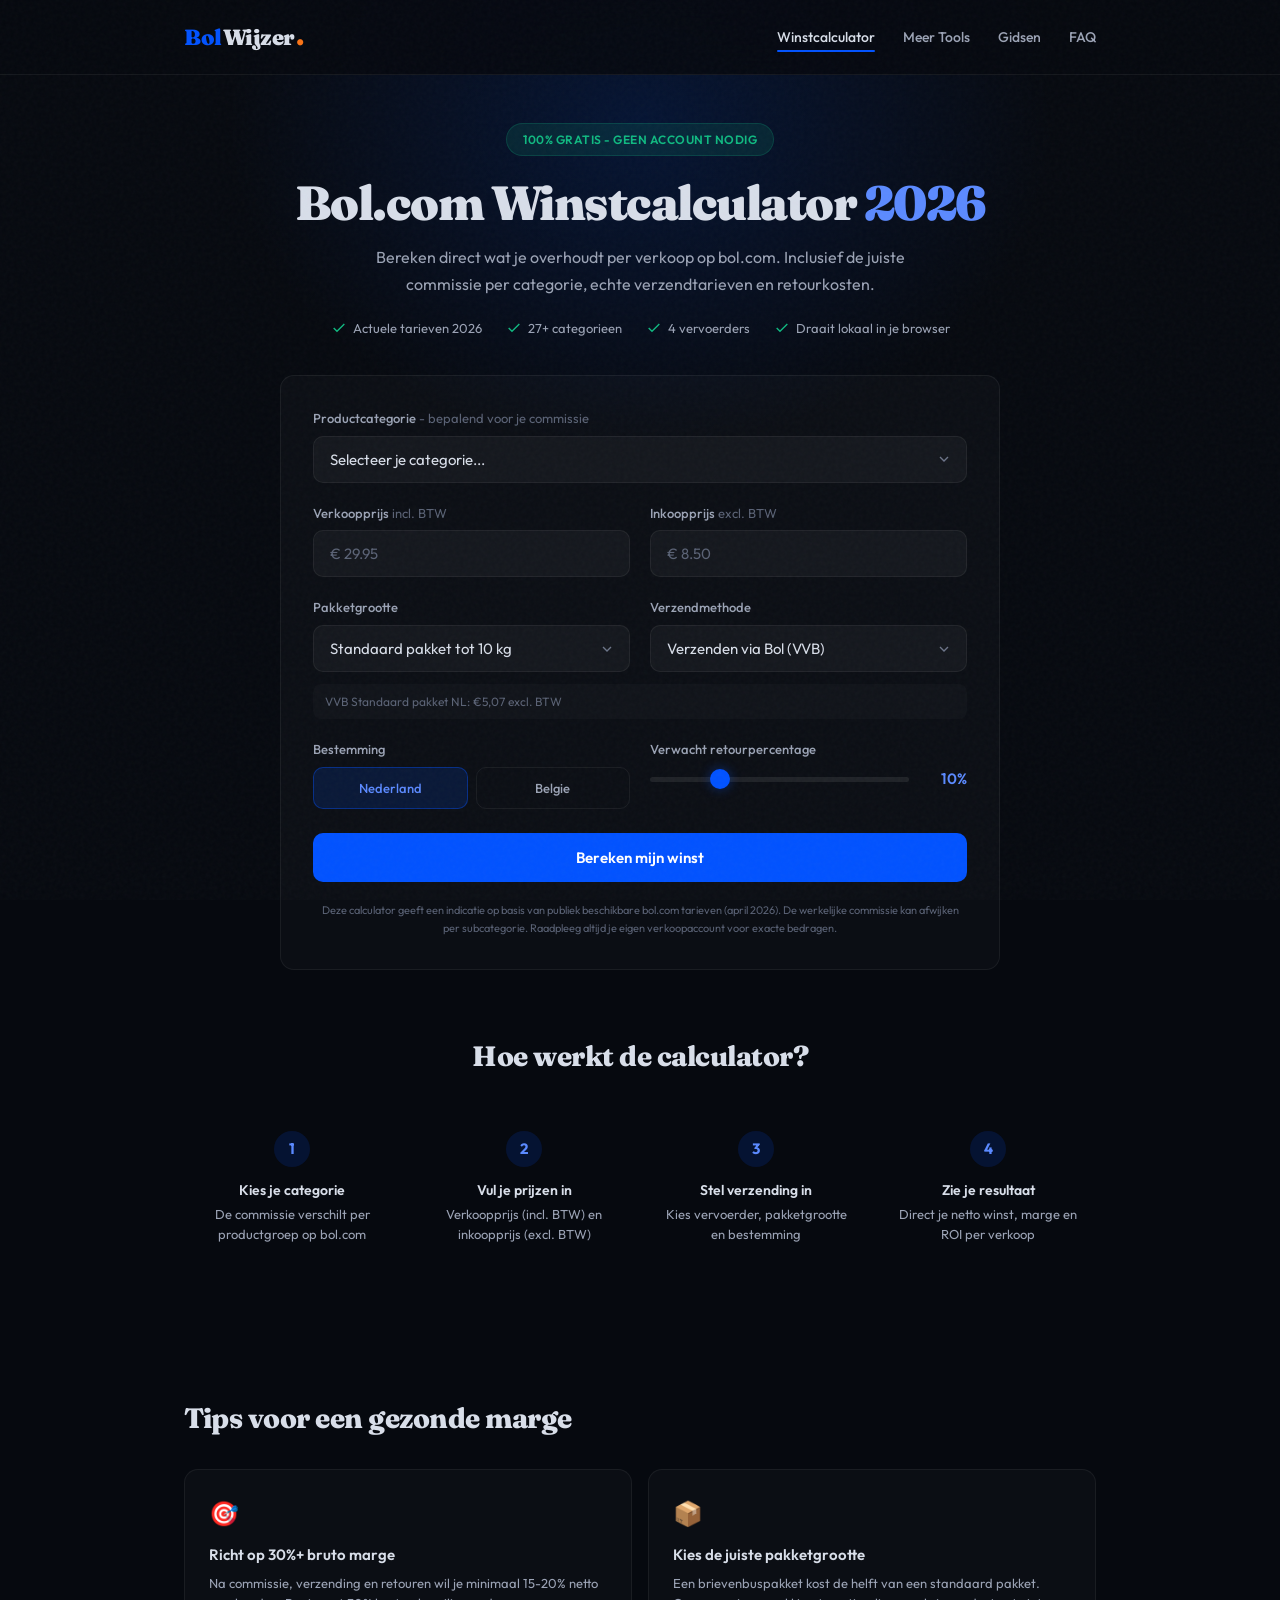
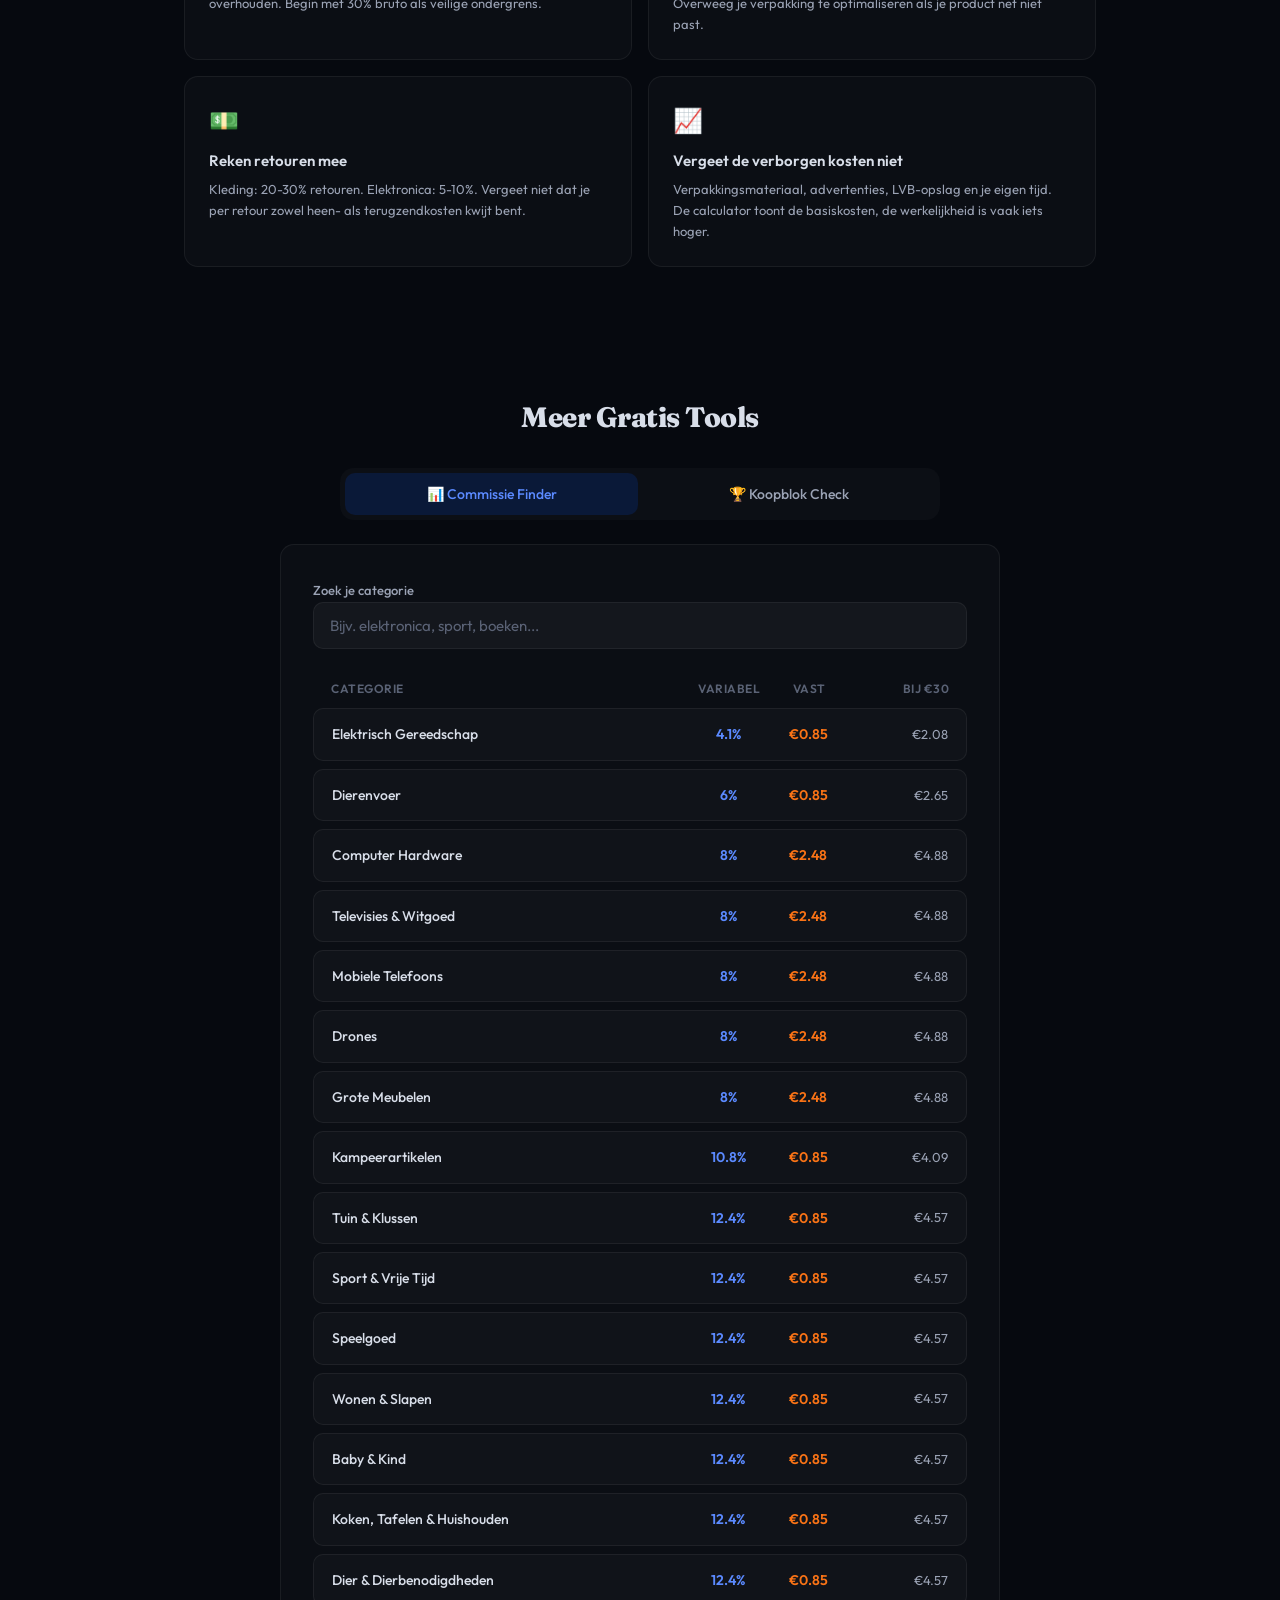
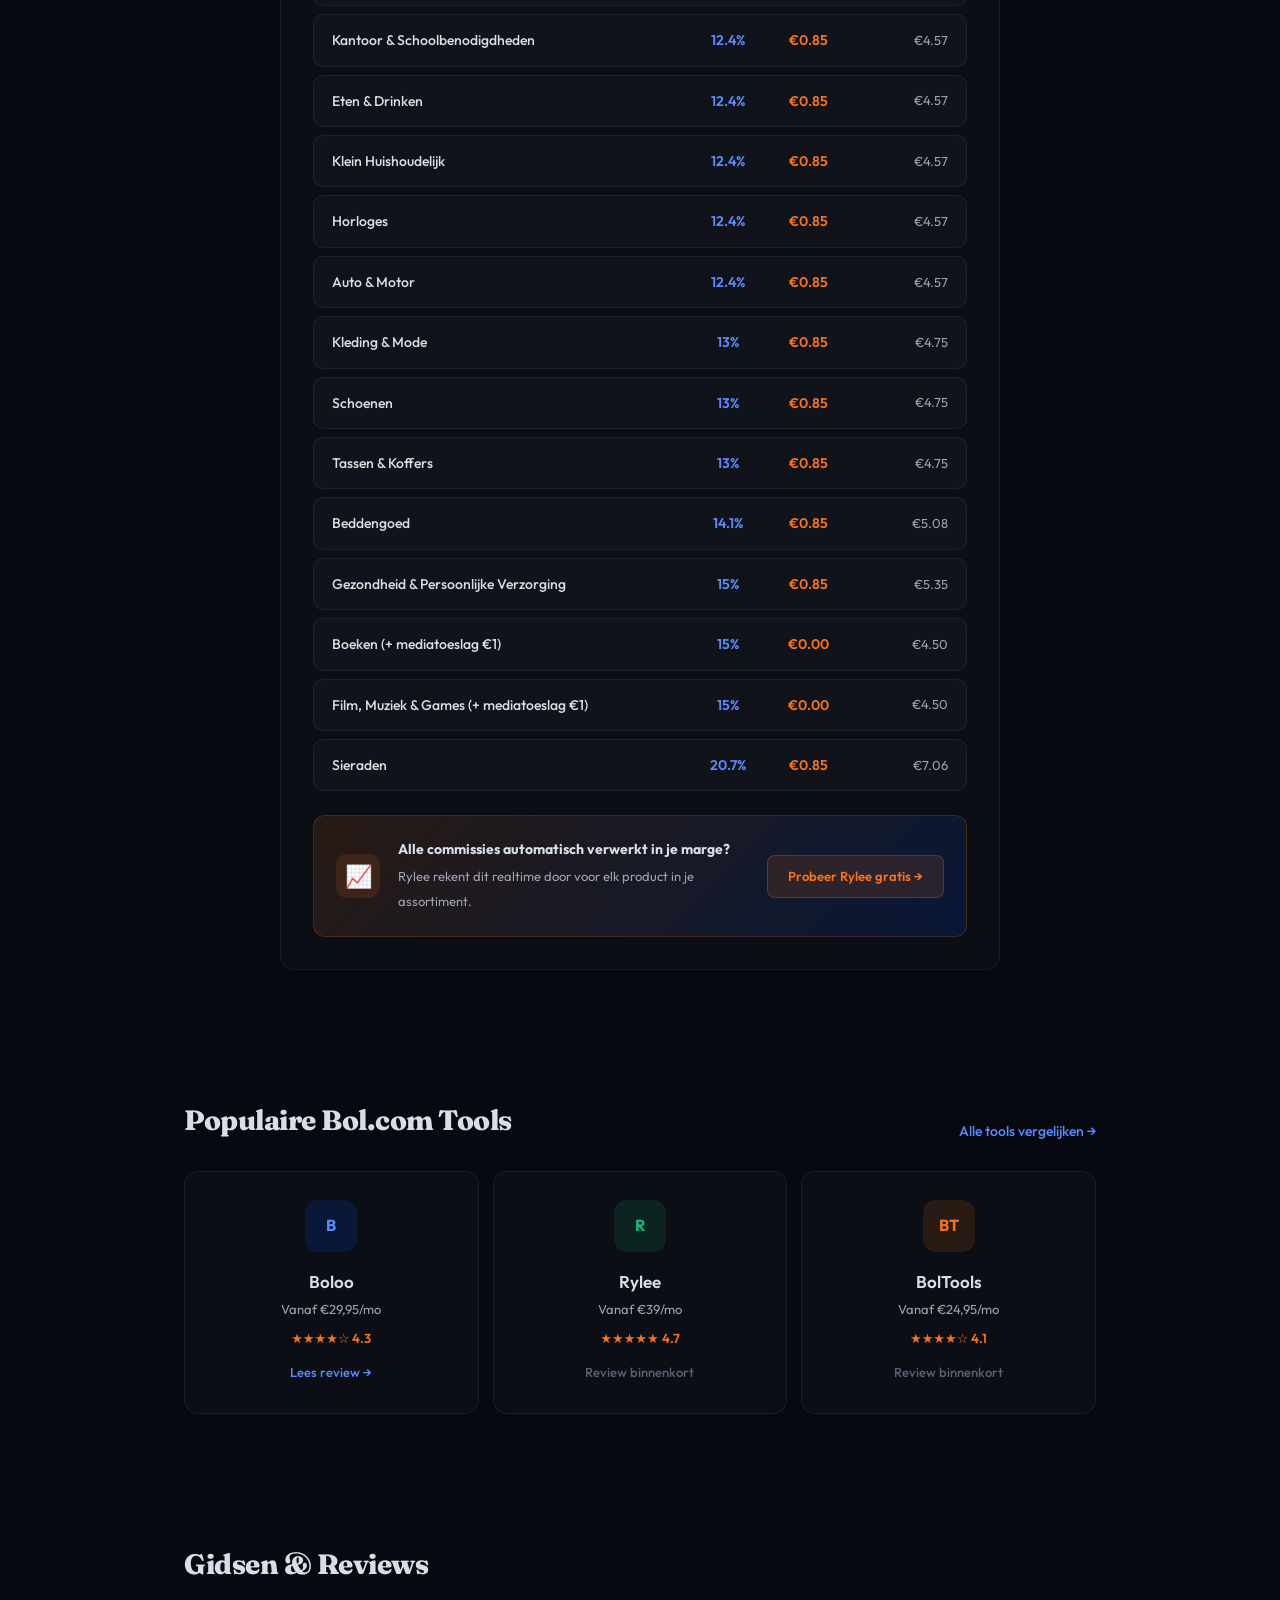
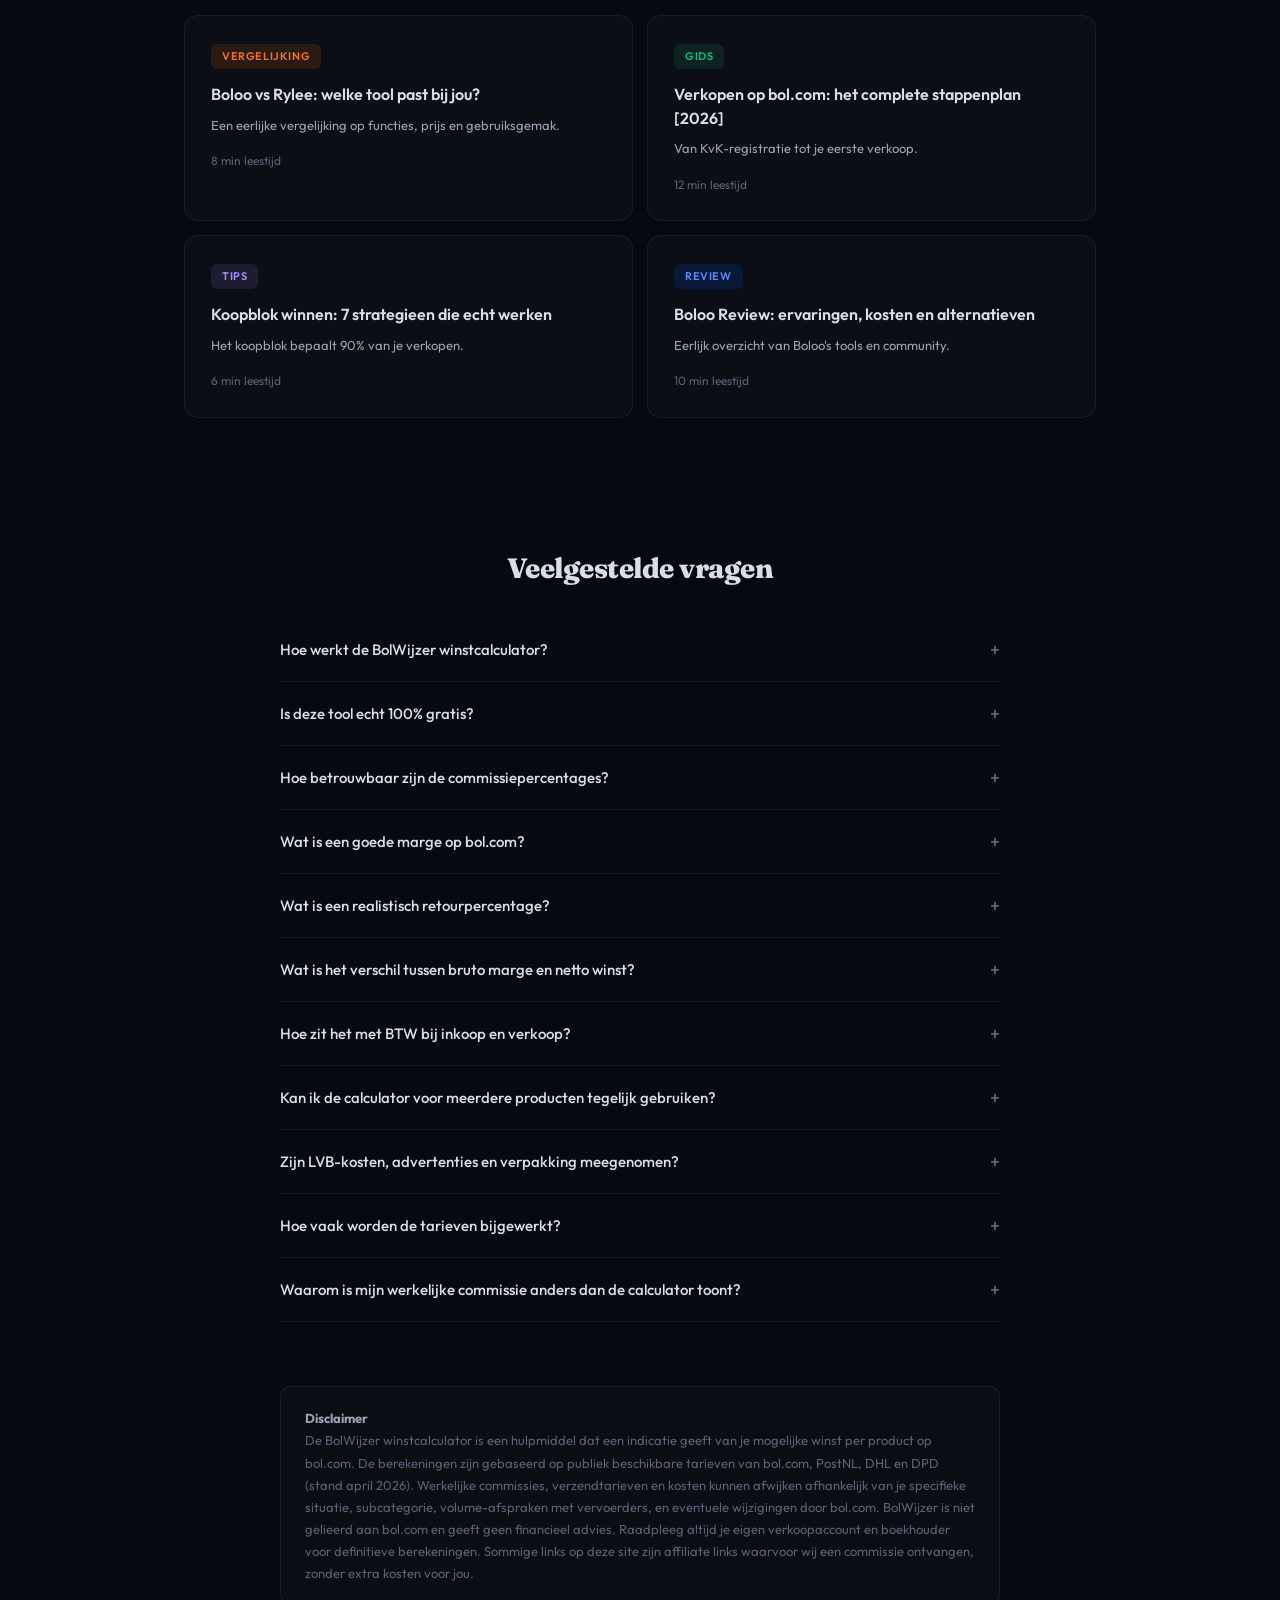
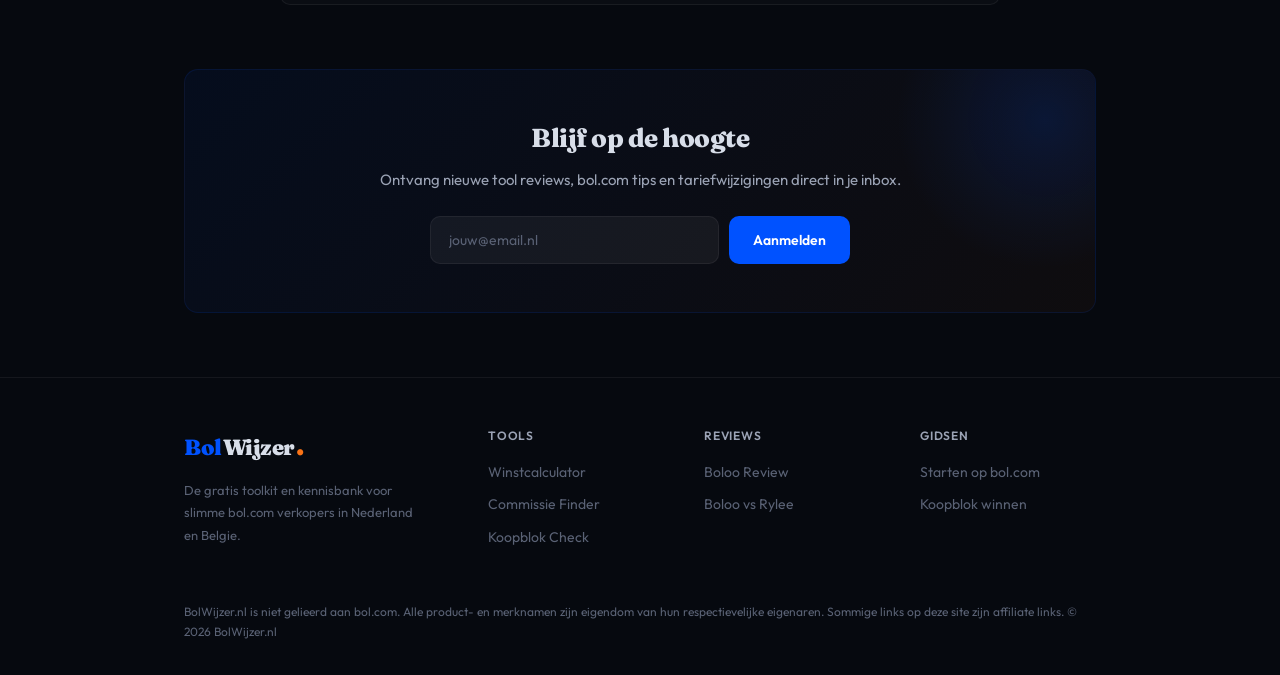
==== index.html @ fff8865a "Add files via upload" ====
<!DOCTYPE html>
<html lang="nl">
<head>
  <meta charset="UTF-8">
  <meta name="viewport" content="width=device-width, initial-scale=1.0">
  <title>Gratis Bol.com Winstcalculator 2026 - Bereken Je Marge | BolWijzer</title>
  <meta name="description" content="Bereken gratis en direct je winst per product op bol.com. Inclusief commissie per categorie, verzendkosten (VVB, PostNL, DHL, DPD), retouren en BTW. De meest complete bol.com marge calculator van Nederland.">
  <meta name="robots" content="index, follow">
  <link rel="canonical" href="https://bolwijzer.nl/">
  <meta property="og:title" content="Gratis Bol.com Winstcalculator 2026 - Bereken Je Marge">
  <meta property="og:description" content="Bereken gratis en direct je winst per product op bol.com. Inclusief commissie, verzendkosten, retouren en BTW.">
  <meta property="og:url" content="https://bolwijzer.nl/">
  <meta property="og:image" content="https://bolwijzer.nl/og-image.png">
  <meta property="og:type" content="website">
  <meta property="og:locale" content="nl_NL">
  <meta property="og:site_name" content="BolWijzer">
  <link rel="icon" type="image/svg+xml" href="data:image/svg+xml,<svg xmlns='http://www.w3.org/2000/svg' viewBox='0 0 32 32'><rect width='32' height='32' rx='8' fill='%230052FF'/><text x='16' y='22' text-anchor='middle' font-size='18' font-weight='bold' fill='white'>B</text></svg>">
  <script type="application/ld+json">{"@context":"https://schema.org","@type":"WebSite","name":"BolWijzer","url":"https://bolwijzer.nl","description":"Gratis bol.com winstcalculator en tools voor verkopers"}</script>
  <script type="application/ld+json">{"@context":"https://schema.org","@type":"WebApplication","name":"BolWijzer Winstcalculator","url":"https://bolwijzer.nl/#calculator","description":"Gratis bol.com winstcalculator 2026. Bereken je netto winst inclusief commissie, verzendkosten, retouren en BTW per productcategorie.","applicationCategory":"BusinessApplication","operatingSystem":"Web","offers":{"@type":"Offer","price":"0","priceCurrency":"EUR"}}</script>
  <script type="application/ld+json">{"@context":"https://schema.org","@type":"FAQPage","mainEntity":[{"@type":"Question","name":"Hoe werkt de BolWijzer winstcalculator?","acceptedAnswer":{"@type":"Answer","text":"Vul je verkoopprijs, inkoopprijs en productcategorie in. De calculator berekent automatisch de bol.com commissie, verzendkosten en retourkosten. Je ziet direct je netto winst, bruto marge en ROI per verkoop."}},{"@type":"Question","name":"Is de calculator echt gratis?","acceptedAnswer":{"@type":"Answer","text":"Ja, 100% gratis. Geen account nodig, geen registratie, geen verborgen kosten. De berekening draait volledig in je browser, we slaan geen data op."}},{"@type":"Question","name":"Wat is een goede marge op bol.com?","acceptedAnswer":{"@type":"Answer","text":"Een bruto marge van minimaal 30% is een gezonde richtlijn. Na aftrek van alle kosten (commissie, verzending, retouren) wil je minimaal 15-20% netto marge overhouden om winstgevend te zijn."}},{"@type":"Question","name":"Hoe hoog is de bol.com commissie?","acceptedAnswer":{"@type":"Answer","text":"De commissie verschilt per productcategorie. Het varieert van 4,1% (elektrisch gereedschap) tot 20,7% (sieraden). De meeste categorieen zitten rond de 12,4%. Daarbovenop betaal je een vast bedrag per verkoop van meestal 0,85 euro."}}]}</script>
  <link rel="stylesheet" href="style.css">
  <style>
    /* EXTRA STYLES FOR REDESIGN */
    .hero-calc { max-width: var(--max-w); margin: 0 auto; padding: 48px 24px 0; position: relative; }
    .hero-calc-header { text-align: center; margin-bottom: 36px; position: relative; }
    .hero-calc-header .trust-badges { display: flex; justify-content: center; gap: 24px; margin-top: 20px; flex-wrap: wrap; }
    .trust-badge { display: flex; align-items: center; gap: 6px; font-size: 13px; color: var(--text-dim); }
    .trust-badge svg { width: 16px; height: 16px; stroke: var(--green); fill: none; stroke-width: 2; }

    /* ENHANCED RESULTS */
    .result-metrics { display: grid; grid-template-columns: repeat(3,1fr); gap: 12px; margin-bottom: 20px; }
    .result-metric { text-align: center; padding: 16px 12px; background: rgba(255,255,255,0.03); border: 1px solid var(--border); border-radius: var(--radius-sm); }
    .result-metric-label { font-size: 11px; color: var(--text-muted); text-transform: uppercase; letter-spacing: 0.5px; margin-bottom: 4px; }
    .result-metric-val { font-family: var(--font-display); font-weight: 800; font-size: 24px; }

    /* TIPS SECTION */
    .tips-grid { display: grid; grid-template-columns: repeat(2,1fr); gap: 16px; }
    .tip-card { padding: 24px; background: var(--bg-card); border: 1px solid var(--border); border-radius: var(--radius); }
    .tip-card .tip-icon { font-size: 24px; margin-bottom: 10px; }
    .tip-card h4 { font-size: 15px; font-weight: 600; margin-bottom: 6px; color: var(--text); }
    .tip-card p { font-size: 13px; color: var(--text-dim); line-height: 1.6; }

    /* FAQ ACCORDION */
    .faq-list { max-width: 720px; margin: 0 auto; }
    .faq-item { border-bottom: 1px solid var(--border); }
    .faq-q { width: 100%; display: flex; justify-content: space-between; align-items: center; padding: 20px 0; background: none; border: none; color: var(--text); font-size: 15px; font-weight: 500; font-family: var(--font-body); cursor: pointer; text-align: left; gap: 16px; }
    .faq-q:hover { color: var(--blue-soft); }
    .faq-q .faq-arrow { font-size: 18px; color: var(--text-muted); transition: transform 0.3s; flex-shrink: 0; }
    .faq-item.open .faq-arrow { transform: rotate(45deg); }
    .faq-a { max-height: 0; overflow: hidden; transition: max-height 0.35s ease; }
    .faq-a-inner { padding: 0 0 20px; font-size: 14px; color: var(--text-dim); line-height: 1.7; }

    /* DISCLAIMER */
    .disclaimer-box { max-width: 720px; margin: 0 auto; padding: 20px 24px; background: rgba(255,255,255,0.02); border: 1px solid var(--border); border-radius: var(--radius-sm); font-size: 13px; color: var(--text-muted); line-height: 1.7; }
    .disclaimer-box strong { color: var(--text-dim); }

    /* HOW IT WORKS */
    .steps-row { display: grid; grid-template-columns: repeat(4,1fr); gap: 16px; text-align: center; }
    .step-item { padding: 24px 16px; }
    .step-num { width: 36px; height: 36px; background: var(--blue-glow); color: var(--blue-soft); border-radius: 50%; display: flex; align-items: center; justify-content: center; font-weight: 700; font-size: 15px; margin: 0 auto 12px; }
    .step-item h4 { font-size: 14px; font-weight: 600; margin-bottom: 4px; color: var(--text); }
    .step-item p { font-size: 13px; color: var(--text-dim); line-height: 1.5; }

    @media (max-width: 768px) {
      .result-metrics { grid-template-columns: 1fr; }
      .tips-grid { grid-template-columns: 1fr; }
      .steps-row { grid-template-columns: 1fr 1fr; }
    }
    @media (max-width: 480px) {
      .steps-row { grid-template-columns: 1fr; }
    }
  </style>
</head>
<body>

  <!-- ============ 1. NAV ============ -->
  <nav class="nav">
    <div class="nav-inner">
      <a href="/" class="logo"><span class="logo-bol">Bol</span><span class="logo-wijzer">Wijzer</span><span class="logo-dot">.</span></a>
      <ul class="nav-links" id="navLinks">
        <li><a href="#calculator" class="active">Winstcalculator</a></li>
        <li><a href="#tools">Meer Tools</a></li>
        <li><a href="#artikelen">Gidsen</a></li>
        <li><a href="#faq">FAQ</a></li>
      </ul>
      <button class="nav-mobile-btn" aria-label="Menu" onclick="document.getElementById('navLinks').classList.toggle('mobile-open')">&#9776;</button>
    </div>
  </nav>

  <!-- ============ 2. HERO + CALCULATOR (boven de vouw) ============ -->
  <section class="hero-calc" id="calculator">
    <div style="position:absolute;top:-300px;left:50%;transform:translateX(-50%);width:900px;height:700px;background:radial-gradient(ellipse at center,var(--blue-glow) 0%,transparent 65%);pointer-events:none;animation:glowPulse 6s ease-in-out infinite;"></div>

    <div class="hero-calc-header anim-up">
      <div style="display:inline-flex;align-items:center;gap:8px;padding:6px 16px;background:var(--green-glow);border:1px solid rgba(16,185,129,0.2);border-radius:100px;font-size:12px;font-weight:600;color:var(--green);margin-bottom:20px;text-transform:uppercase;letter-spacing:0.5px;">100% gratis - geen account nodig</div>
      <h1 style="font-family:var(--font-display);font-weight:900;font-size:clamp(30px,5vw,48px);line-height:1.12;letter-spacing:-1.5px;max-width:700px;margin:0 auto 14px;">Bol.com Winstcalculator <span style="color:var(--blue-soft)">2026</span></h1>
      <p style="color:var(--text-dim);font-size:16px;max-width:560px;margin:0 auto;line-height:1.7;">Bereken direct wat je overhoudt per verkoop op bol.com. Inclusief de juiste commissie per categorie, echte verzendtarieven en retourkosten.</p>
      <div class="trust-badges">
        <span class="trust-badge"><svg viewBox="0 0 24 24"><polyline points="20 6 9 17 4 12"/></svg> Actuele tarieven 2026</span>
        <span class="trust-badge"><svg viewBox="0 0 24 24"><polyline points="20 6 9 17 4 12"/></svg> 27+ categorieen</span>
        <span class="trust-badge"><svg viewBox="0 0 24 24"><polyline points="20 6 9 17 4 12"/></svg> 4 vervoerders</span>
        <span class="trust-badge"><svg viewBox="0 0 24 24"><polyline points="20 6 9 17 4 12"/></svg> Draait lokaal in je browser</span>
      </div>
    </div>

    <!-- CALCULATOR CARD -->
    <div class="card anim-up-d1" style="max-width:720px;margin:0 auto;">
      <div class="form-grid">
        <div class="form-group full">
          <label class="form-label" for="category">Productcategorie <span style="color:var(--text-muted);font-weight:400;">- bepalend voor je commissie</span></label>
          <select class="form-select" id="category">
            <option value="">Selecteer je categorie...</option>
            <option value="4.1|0.85">Elektrisch Gereedschap (4.1% + &euro;0,85)</option>
            <option value="6|0.85">Dierenvoer (6% + &euro;0,85)</option>
            <option value="8|2.48">Computer Hardware (8% + &euro;2,48)</option>
            <option value="8|2.48">Televisies &amp; Witgoed (8% + &euro;2,48)</option>
            <option value="8|2.48">Mobiele Telefoons (8% + &euro;2,48)</option>
            <option value="10.8|0.85">Kampeerartikelen (10.8% + &euro;0,85)</option>
            <option value="12.4|0.85">Tuin &amp; Klussen (12.4% + &euro;0,85)</option>
            <option value="12.4|0.85">Sport &amp; Vrije Tijd (12.4% + &euro;0,85)</option>
            <option value="12.4|0.85">Speelgoed (12.4% + &euro;0,85)</option>
            <option value="12.4|0.85">Wonen &amp; Slapen (12.4% + &euro;0,85)</option>
            <option value="12.4|0.85">Baby &amp; Kind (12.4% + &euro;0,85)</option>
            <option value="12.4|0.85">Koken, Tafelen &amp; Huishouden (12.4% + &euro;0,85)</option>
            <option value="12.4|0.85">Dier &amp; Dierbenodigdheden (12.4% + &euro;0,85)</option>
            <option value="12.4|0.85">Kantoor &amp; Schoolbenodigdheden (12.4% + &euro;0,85)</option>
            <option value="12.4|0.85">Eten &amp; Drinken (12.4% + &euro;0,85)</option>
            <option value="12.4|0.85">Klein Huishoudelijk (12.4% + &euro;0,85)</option>
            <option value="13|0.85">Kleding &amp; Mode (13% + &euro;0,85)</option>
            <option value="13|0.85">Schoenen (13% + &euro;0,85)</option>
            <option value="13|0.85">Tassen &amp; Koffers (13% + &euro;0,85)</option>
            <option value="14.1|0.85">Beddengoed (14.1% + &euro;0,85)</option>
            <option value="15|0.85">Gezondheid &amp; Persoonlijke Verzorging (15% + &euro;0,85)</option>
            <option value="15|0">Boeken (15% + mediatoeslag &euro;1,00)</option>
            <option value="15|0">Film, Muziek &amp; Games (15% + mediatoeslag &euro;1,00)</option>
            <option value="20.7|0.85">Sieraden (20.7% + &euro;0,85)</option>
            <option value="12.4|0.85">Horloges (12.4% + &euro;0,85)</option>
          </select>
        </div>
        <div class="form-group">
          <label class="form-label" for="verkoopprijs">Verkoopprijs <span style="color:var(--text-muted);font-weight:400;">incl. BTW</span></label>
          <input class="form-input" type="number" id="verkoopprijs" placeholder="&euro; 29.95" step="0.01" min="0">
        </div>
        <div class="form-group">
          <label class="form-label" for="inkoopprijs">Inkoopprijs <span style="color:var(--text-muted);font-weight:400;">excl. BTW</span></label>
          <input class="form-input" type="number" id="inkoopprijs" placeholder="&euro; 8.50" step="0.01" min="0">
        </div>
        <div class="form-group">
          <label class="form-label">Pakketgrootte</label>
          <select class="form-select" id="pakketGrootte">
            <option value="brievenbus">Brievenbuspakket (max 38x26,5x3,2 cm)</option>
            <option value="pakket" selected>Standaard pakket tot 10 kg</option>
            <option value="groot">Groot pakket tot 23 kg</option>
          </select>
        </div>
        <div class="form-group">
          <label class="form-label">Verzendmethode</label>
          <select class="form-select" id="verzendMethode" onchange="shippingMethod=this.value;updateVerzendInfo();">
            <option value="vvb">Verzenden via Bol (VVB)</option>
            <option value="postnl">Eigen: PostNL</option>
            <option value="dhl">Eigen: DHL eCommerce</option>
            <option value="dpd">Eigen: DPD</option>
          </select>
        </div>
        <div class="form-group full" style="margin-top:-8px;">
          <div style="font-size:12px;color:var(--text-muted);padding:8px 12px;background:rgba(255,255,255,0.02);border-radius:8px;" id="verzendDetail">VVB Standaard pakket NL: &euro;5,07 excl. BTW</div>
        </div>
        <div class="form-group">
          <label class="form-label">Bestemming</label>
          <div class="radio-group">
            <button class="radio-btn active" data-dest="nl" onclick="setDest(this)">Nederland</button>
            <button class="radio-btn" data-dest="be" onclick="setDest(this)">Belgie</button>
          </div>
        </div>
        <div class="form-group">
          <label class="form-label">Verwacht retourpercentage</label>
          <div class="slider-row">
            <input class="slider" type="range" id="retourSlider" min="0" max="40" value="10" oninput="document.getElementById('retourVal').textContent=this.value+'%'">
            <span class="slider-val" id="retourVal">10%</span>
          </div>
        </div>
      </div>
      <button class="calc-btn" onclick="berekenWinst()">Bereken mijn winst</button>

      <!-- ENHANCED RESULTS -->
      <div class="result" id="resultBox">
        <!-- KEY METRICS -->
        <div class="result-metrics">
          <div class="result-metric">
            <div class="result-metric-label">Netto winst</div>
            <div class="result-metric-val" id="rmWinst"></div>
          </div>
          <div class="result-metric">
            <div class="result-metric-label">Bruto marge</div>
            <div class="result-metric-val" id="rmBruto"></div>
          </div>
          <div class="result-metric">
            <div class="result-metric-label">ROI</div>
            <div class="result-metric-val" id="rmROI"></div>
          </div>
        </div>
        <!-- BREAKDOWN -->
        <div style="font-size:13px;color:var(--text-muted);margin-bottom:12px;font-weight:500;">Kostenopbouw per verkoop</div>
        <div class="result-rows">
          <div class="result-row"><span class="result-row-label">Verkoopprijs</span><span class="result-row-val" id="rVP"></span></div>
          <div class="result-row"><span class="result-row-label">Inkoopprijs</span><span class="result-row-val neg" id="rIP"></span></div>
          <div class="result-row"><span class="result-row-label" id="rCL">Bol.com commissie</span><span class="result-row-val neg" id="rC"></span></div>
          <div class="result-row"><span class="result-row-label" id="rVL">Verzendkosten</span><span class="result-row-val neg" id="rV"></span></div>
          <div class="result-row"><span class="result-row-label" id="rRL">Retourkosten</span><span class="result-row-val neg" id="rR"></span></div>
          <div class="result-row" style="border-top:1px solid var(--border);padding-top:10px;margin-top:6px;">
            <span class="result-row-label" style="color:var(--text);font-weight:600;">Netto winst</span>
            <span class="result-row-val" style="font-weight:700;" id="rNetto"></span>
          </div>
        </div>
        <!-- VERDICT -->
        <div id="resultVerdict" style="margin-top:16px;padding:14px 18px;border-radius:var(--radius-sm);font-size:14px;line-height:1.6;"></div>
        <!-- RYLEE CTA -->
        <div class="aff-cta">
          <div class="aff-icon">&#128640;</div>
          <div class="aff-text"><strong>Wil je dit automatisch voor al je producten?</strong><span>Rylee berekent je marge realtime voor je hele assortiment, inclusief repricer.</span></div>
          <a class="aff-btn" href="https://rylee.nl/nl?via=riley33" target="_blank" rel="noopener">Probeer Rylee gratis &#8594;</a>
        </div>
      </div>

      <!-- DISCLAIMER UNDER CALC -->
      <div style="margin-top:20px;font-size:11px;color:var(--text-muted);line-height:1.6;text-align:center;">
        Deze calculator geeft een indicatie op basis van publiek beschikbare bol.com tarieven (april 2026). De werkelijke commissie kan afwijken per subcategorie. Raadpleeg altijd je eigen verkoopaccount voor exacte bedragen.
      </div>
    </div>
  </section>

  <!-- ============ 3. HOE WERKT HET ============ -->
  <section class="section">
    <div class="section-header" style="justify-content:center;"><h2>Hoe werkt de calculator?</h2></div>
    <div class="steps-row">
      <div class="step-item"><div class="step-num">1</div><h4>Kies je categorie</h4><p>De commissie verschilt per productgroep op bol.com</p></div>
      <div class="step-item"><div class="step-num">2</div><h4>Vul je prijzen in</h4><p>Verkoopprijs (incl. BTW) en inkoopprijs (excl. BTW)</p></div>
      <div class="step-item"><div class="step-num">3</div><h4>Stel verzending in</h4><p>Kies vervoerder, pakketgrootte en bestemming</p></div>
      <div class="step-item"><div class="step-num">4</div><h4>Zie je resultaat</h4><p>Direct je netto winst, marge en ROI per verkoop</p></div>
    </div>
  </section>

  <!-- ============ 4. PRAKTISCHE TIPS ============ -->
  <section class="section">
    <div class="section-header"><h2>Tips voor een gezonde marge</h2></div>
    <div class="tips-grid">
      <div class="tip-card">
        <div class="tip-icon">&#127919;</div>
        <h4>Richt op 30%+ bruto marge</h4>
        <p>Na commissie, verzending en retouren wil je minimaal 15-20% netto overhouden. Begin met 30% bruto als veilige ondergrens.</p>
      </div>
      <div class="tip-card">
        <div class="tip-icon">&#128230;</div>
        <h4>Kies de juiste pakketgrootte</h4>
        <p>Een brievenbuspakket kost de helft van een standaard pakket. Overweeg je verpakking te optimaliseren als je product net niet past.</p>
      </div>
      <div class="tip-card">
        <div class="tip-icon">&#128181;</div>
        <h4>Reken retouren mee</h4>
        <p>Kleding: 20-30% retouren. Elektronica: 5-10%. Vergeet niet dat je per retour zowel heen- als terugzendkosten kwijt bent.</p>
      </div>
      <div class="tip-card">
        <div class="tip-icon">&#128200;</div>
        <h4>Vergeet de verborgen kosten niet</h4>
        <p>Verpakkingsmateriaal, advertenties, LVB-opslag en je eigen tijd. De calculator toont de basiskosten, de werkelijkheid is vaak iets hoger.</p>
      </div>
    </div>
  </section>

  <!-- ============ 5. MEER TOOLS (TABS) ============ -->
  <section class="section" id="tools">
    <div class="section-header" style="justify-content:center;"><h2>Meer Gratis Tools</h2></div>
    <div class="tabs" style="max-width:600px;margin:0 auto 24px;">
      <button class="tab active" data-tab="comm" onclick="switchTab('comm')">&#128202; Commissie Finder</button>
      <button class="tab" data-tab="koop" onclick="switchTab('koop')">&#127942; Koopblok Check</button>
    </div>
    <div class="card" style="max-width:720px;margin:0 auto;">
      <!-- COMMISSIE FINDER -->
      <div id="tab-comm">
        <div style="margin-bottom:20px;">
          <label class="form-label" for="commSearch">Zoek je categorie</label>
          <input class="form-input" type="text" id="commSearch" placeholder="Bijv. elektronica, sport, boeken..." oninput="filterCommissie(this.value)">
        </div>
        <div class="comm-header">
          <span>Categorie</span><span style="text-align:center">Variabel</span><span style="text-align:center">Vast</span><span style="text-align:right">Bij &euro;30</span>
        </div>
        <div class="comm-grid" id="commGrid"></div>
        <div class="aff-cta" style="margin-top:24px;">
          <div class="aff-icon">&#128200;</div>
          <div class="aff-text"><strong>Alle commissies automatisch verwerkt in je marge?</strong><span>Rylee rekent dit realtime door voor elk product in je assortiment.</span></div>
          <a class="aff-btn" href="https://rylee.nl/nl?via=riley33" target="_blank" rel="noopener">Probeer Rylee gratis &#8594;</a>
        </div>
      </div>
      <!-- KOOPBLOK CHECK -->
      <div id="tab-koop" style="display:none">
        <div class="form-grid">
          <div class="form-group">
            <label class="form-label" for="kbPrijs">Jouw verkoopprijs</label>
            <input class="form-input" type="number" id="kbPrijs" placeholder="Bijv. 24.95" step="0.01" min="0">
          </div>
          <div class="form-group">
            <label class="form-label" for="kbConcurrent">Laagste concurrent prijs</label>
            <input class="form-input" type="number" id="kbConcurrent" placeholder="Bijv. 23.50" step="0.01" min="0">
          </div>
          <div class="form-group">
            <label class="form-label">Levertijd</label>
            <div class="radio-group">
              <button class="radio-btn active" data-lt="1" onclick="setLevertijd(this)">1 dag</button>
              <button class="radio-btn" data-lt="2" onclick="setLevertijd(this)">2-3 dagen</button>
              <button class="radio-btn" data-lt="3" onclick="setLevertijd(this)">4+ dagen</button>
            </div>
          </div>
          <div class="form-group">
            <label class="form-label">Prestatiescores</label>
            <div class="slider-row">
              <input class="slider" type="range" id="kbPrestatie" min="1" max="10" value="7" oninput="document.getElementById('kbPVal').textContent=this.value+'/10'">
              <span class="slider-val" id="kbPVal">7/10</span>
            </div>
          </div>
        </div>
        <button class="calc-btn" onclick="berekenKoopblok()">Check mijn kans</button>
        <div class="result" id="kbResult">
          <div style="text-align:center;">
            <div class="score-ring">
              <svg viewBox="0 0 180 180"><circle class="ring-bg" cx="90" cy="90" r="75"/><circle class="ring-fill" id="kbRingFill" cx="90" cy="90" r="75" stroke-dasharray="471" stroke-dashoffset="471"/></svg>
              <div class="score-text"><div class="score-num" id="kbScoreNum">0%</div><div class="score-label">koopblok kans</div></div>
            </div>
            <p id="kbVerdict" style="font-size:15px;color:var(--text-dim);max-width:400px;margin:0 auto;"></p>
          </div>
          <div class="score-factors" id="kbFactors"></div>
          <div class="aff-cta" style="margin-top:24px;">
            <div class="aff-icon">&#127942;</div>
            <div class="aff-text"><strong>Automatisch het koopblok winnen?</strong><span>Met de Rylee Repricer past je prijs zich realtime aan.</span></div>
            <a class="aff-btn" href="https://rylee.nl/nl?via=riley33" target="_blank" rel="noopener">Probeer Rylee gratis &#8594;</a>
          </div>
        </div>
      </div>
    </div>
  </section>

  <!-- ============ 6. TOOL VERGELIJKING ============ -->
  <section class="section" id="vergelijk">
    <div class="section-header"><h2>Populaire Bol.com Tools</h2><a href="artikelen/boloo-vs-rylee.html">Alle tools vergelijken &#8594;</a></div>
    <div class="compare-grid">
      <a class="compare-card" href="artikelen/boloo-review.html">
        <div class="compare-logo" style="background:var(--blue-glow);color:var(--blue-soft)">B</div>
        <h3>Boloo</h3><div class="compare-price">Vanaf &euro;29,95/mo</div>
        <div class="compare-rating">&#9733;&#9733;&#9733;&#9733;&#9734; 4.3</div>
        <span class="compare-link">Lees review &#8594;</span>
      </a>
      <div class="compare-card">
        <div class="compare-logo" style="background:var(--green-glow);color:var(--green)">R</div>
        <h3>Rylee</h3><div class="compare-price">Vanaf &euro;39/mo</div>
        <div class="compare-rating">&#9733;&#9733;&#9733;&#9733;&#9733; 4.7</div>
        <span class="compare-link" style="color:var(--text-muted);cursor:default;">Review binnenkort</span>
      </div>
      <div class="compare-card">
        <div class="compare-logo" style="background:var(--orange-glow);color:var(--orange)">BT</div>
        <h3>BolTools</h3><div class="compare-price">Vanaf &euro;24,95/mo</div>
        <div class="compare-rating">&#9733;&#9733;&#9733;&#9733;&#9734; 4.1</div>
        <span class="compare-link" style="color:var(--text-muted);cursor:default;">Review binnenkort</span>
      </div>
    </div>
  </section>

  <!-- ============ 7. ARTIKELEN ============ -->
  <section class="section" id="artikelen">
    <div class="section-header"><h2>Gidsen &amp; Reviews</h2></div>
    <div class="articles-grid">
      <a class="article-card" href="artikelen/boloo-vs-rylee.html">
        <span class="article-tag tag-compare">Vergelijking</span>
        <h3>Boloo vs Rylee: welke tool past bij jou?</h3>
        <p>Een eerlijke vergelijking op functies, prijs en gebruiksgemak.</p>
        <div class="read-time">8 min leestijd</div>
      </a>
      <a class="article-card" href="artikelen/verkopen-op-bol-com.html">
        <span class="article-tag tag-guide">Gids</span>
        <h3>Verkopen op bol.com: het complete stappenplan [2026]</h3>
        <p>Van KvK-registratie tot je eerste verkoop.</p>
        <div class="read-time">12 min leestijd</div>
      </a>
      <a class="article-card" href="artikelen/koopblok-winnen.html">
        <span class="article-tag tag-tips">Tips</span>
        <h3>Koopblok winnen: 7 strategieen die echt werken</h3>
        <p>Het koopblok bepaalt 90% van je verkopen.</p>
        <div class="read-time">6 min leestijd</div>
      </a>
      <a class="article-card" href="artikelen/boloo-review.html">
        <span class="article-tag tag-review">Review</span>
        <h3>Boloo Review: ervaringen, kosten en alternatieven</h3>
        <p>Eerlijk overzicht van Boloo's tools en community.</p>
        <div class="read-time">10 min leestijd</div>
      </a>
    </div>
  </section>

  <!-- ============ 8. FAQ ============ -->
  <section class="section" id="faq">
    <div class="section-header" style="justify-content:center;"><h2>Veelgestelde vragen</h2></div>
    <div class="faq-list">
      <div class="faq-item">
        <button class="faq-q" onclick="toggleFaq(this)">Hoe werkt de BolWijzer winstcalculator?<span class="faq-arrow">+</span></button>
        <div class="faq-a"><div class="faq-a-inner">Je vult je verkoopprijs (incl. BTW), inkoopprijs (excl. BTW) en productcategorie in. De calculator pakt automatisch het juiste commissiepercentage en vaste bedrag voor die categorie. Vervolgens kies je je verzendmethode, pakketgrootte en bestemming. De berekening toont je netto winst, bruto marge en ROI per verkoop. Alles draait in je browser, er wordt niks opgeslagen.</div></div>
      </div>
      <div class="faq-item">
        <button class="faq-q" onclick="toggleFaq(this)">Is deze tool echt 100% gratis?<span class="faq-arrow">+</span></button>
        <div class="faq-a"><div class="faq-a-inner">Ja, volledig gratis. Geen account, geen registratie, geen verborgen kosten. De site wordt gefinancierd via affiliate links naar tools zoals Rylee. Jij betaalt daar nooit extra voor.</div></div>
      </div>
      <div class="faq-item">
        <button class="faq-q" onclick="toggleFaq(this)">Hoe betrouwbaar zijn de commissiepercentages?<span class="faq-arrow">+</span></button>
        <div class="faq-a"><div class="faq-a-inner">We gebruiken de officieel gepubliceerde tarieven van het bol.com Partnerplatform (laatst bijgewerkt: april 2026). Bol.com kan binnen subcategorieen afwijkende percentages hanteren. Controleer altijd het exacte bedrag in je eigen verkoopaccount bij 'Artikelen' voor de definitieve commissie.</div></div>
      </div>
      <div class="faq-item">
        <button class="faq-q" onclick="toggleFaq(this)">Wat is een goede marge op bol.com?<span class="faq-arrow">+</span></button>
        <div class="faq-a"><div class="faq-a-inner">Als vuistregel: richt op minimaal <strong>30% bruto marge</strong> (verkoopprijs minus inkoopprijs minus commissie). Na aftrek van verzending, retouren en overige kosten wil je minimaal <strong>15-20% netto marge</strong> overhouden. Producten onder de 15% netto zijn risicovol, vooral in categorieen met hoge retouren.</div></div>
      </div>
      <div class="faq-item">
        <button class="faq-q" onclick="toggleFaq(this)">Wat is een realistisch retourpercentage?<span class="faq-arrow">+</span></button>
        <div class="faq-a"><div class="faq-a-inner">Dit verschilt sterk per categorie. Richtlijnen: <strong>Kleding &amp; Mode: 20-30%</strong>, Schoenen: 15-25%, Elektronica: 5-10%, Speelgoed: 3-8%, Boeken: 1-3%. De calculator laat je zelf het percentage instellen zodat je kunt zien hoe het je winst beinvloedt.</div></div>
      </div>
      <div class="faq-item">
        <button class="faq-q" onclick="toggleFaq(this)">Wat is het verschil tussen bruto marge en netto winst?<span class="faq-arrow">+</span></button>
        <div class="faq-a"><div class="faq-a-inner"><strong>Bruto marge</strong> = (verkoopprijs - inkoopprijs - commissie) / verkoopprijs. Dit is je marge voordat je verzending en retouren aftrekt. <strong>Netto winst</strong> = wat er overblijft na alle kosten (commissie + vast bedrag + transactiekosten + verzending + retourkosten). De netto winst is wat je daadwerkelijk overhoudt per verkoop.</div></div>
      </div>
      <div class="faq-item">
        <button class="faq-q" onclick="toggleFaq(this)">Hoe zit het met BTW bij inkoop en verkoop?<span class="faq-arrow">+</span></button>
        <div class="faq-a"><div class="faq-a-inner">Je verkoopprijs op bol.com is altijd inclusief BTW (21%). Je inkoopprijs is meestal exclusief BTW als je bij een leverancier koopt. De BTW die je ontvangt van klanten draag je af aan de Belastingdienst, minus de BTW die je zelf hebt betaald op inkoop. De calculator vraagt daarom om je verkoopprijs incl. BTW en inkoopprijs excl. BTW.</div></div>
      </div>
      <div class="faq-item">
        <button class="faq-q" onclick="toggleFaq(this)">Kan ik de calculator voor meerdere producten tegelijk gebruiken?<span class="faq-arrow">+</span></button>
        <div class="faq-a"><div class="faq-a-inner">De calculator berekent nu per product. Voor het doorrekenen van je hele assortiment in bulk heb je een tool zoals <a href="https://rylee.nl/nl?via=riley33" target="_blank" rel="noopener" style="color:var(--blue-soft)">Rylee</a> nodig die direct koppelt met je bol.com verkoopaccount en alle marges realtime berekent.</div></div>
      </div>
      <div class="faq-item">
        <button class="faq-q" onclick="toggleFaq(this)">Zijn LVB-kosten, advertenties en verpakking meegenomen?<span class="faq-arrow">+</span></button>
        <div class="faq-a"><div class="faq-a-inner">De calculator bevat de belangrijkste kostenposten: commissie, transactiekosten, verzendkosten en retourkosten. <strong>Niet meegenomen</strong> zijn: LVB-opslagkosten, bol.com advertentiekosten (Sponsored Products), verpakkingsmateriaal, en je eigen tijd/overhead. In de praktijk liggen je werkelijke kosten dus iets hoger dan het resultaat.</div></div>
      </div>
      <div class="faq-item">
        <button class="faq-q" onclick="toggleFaq(this)">Hoe vaak worden de tarieven bijgewerkt?<span class="faq-arrow">+</span></button>
        <div class="faq-a"><div class="faq-a-inner">We controleren de bol.com commissietarieven en verzendtarieven bij elke grote tariefwijziging van bol.com of de vervoerders. De huidige tarieven zijn gebaseerd op de tarieven per april 2026. Bij significante wijzigingen updaten we de calculator zo snel mogelijk.</div></div>
      </div>
      <div class="faq-item">
        <button class="faq-q" onclick="toggleFaq(this)">Waarom is mijn werkelijke commissie anders dan de calculator toont?<span class="faq-arrow">+</span></button>
        <div class="faq-a"><div class="faq-a-inner">Bol.com hanteert soms afwijkende percentages per subcategorie of prijsklasse. Ook zijn er tijdelijke verlaagde commissies voor geselecteerde artikelen. De calculator gebruikt de hoofdcategorie-tarieven. Controleer je exacte commissie altijd in je verkoopaccount onder 'Artikelen'.</div></div>
      </div>
    </div>
  </section>

  <!-- ============ 9. DISCLAIMER ============ -->
  <section class="section" style="padding-top:0;">
    <div class="disclaimer-box">
      <strong>Disclaimer</strong><br>
      De BolWijzer winstcalculator is een hulpmiddel dat een indicatie geeft van je mogelijke winst per product op bol.com. De berekeningen zijn gebaseerd op publiek beschikbare tarieven van bol.com, PostNL, DHL en DPD (stand april 2026). Werkelijke commissies, verzendtarieven en kosten kunnen afwijken afhankelijk van je specifieke situatie, subcategorie, volume-afspraken met vervoerders, en eventuele wijzigingen door bol.com. BolWijzer is niet gelieerd aan bol.com en geeft geen financieel advies. Raadpleeg altijd je eigen verkoopaccount en boekhouder voor definitieve berekeningen. Sommige links op deze site zijn affiliate links waarvoor wij een commissie ontvangen, zonder extra kosten voor jou.
    </div>
  </section>

  <!-- ============ 10. NEWSLETTER ============ -->
  <section class="newsletter">
    <div class="newsletter-card">
      <h2>Blijf op de hoogte</h2>
      <p>Ontvang nieuwe tool reviews, bol.com tips en tariefwijzigingen direct in je inbox.</p>
      <div class="newsletter-form">
        <input type="email" placeholder="jouw@email.nl" aria-label="E-mailadres">
        <button type="button">Aanmelden</button>
      </div>
    </div>
  </section>

  <!-- ============ 11. FOOTER ============ -->
  <div class="footer-wrap">
    <footer class="footer">
      <div class="footer-brand">
        <div class="logo"><span class="logo-bol">Bol</span><span class="logo-wijzer">Wijzer</span><span class="logo-dot">.</span></div>
        <p>De gratis toolkit en kennisbank voor slimme bol.com verkopers in Nederland en Belgie.</p>
      </div>
      <div class="footer-col"><h4>Tools</h4><a href="#calculator">Winstcalculator</a><a href="#tools">Commissie Finder</a><a href="#tools">Koopblok Check</a></div>
      <div class="footer-col"><h4>Reviews</h4><a href="artikelen/boloo-review.html">Boloo Review</a><a href="artikelen/boloo-vs-rylee.html">Boloo vs Rylee</a></div>
      <div class="footer-col"><h4>Gidsen</h4><a href="artikelen/verkopen-op-bol-com.html">Starten op bol.com</a><a href="artikelen/koopblok-winnen.html">Koopblok winnen</a></div>
    </footer>
    <div class="footer-bottom">BolWijzer.nl is niet gelieerd aan bol.com. Alle product- en merknamen zijn eigendom van hun respectievelijke eigenaren. Sommige links op deze site zijn affiliate links. &copy; 2026 BolWijzer.nl</div>
  </div>

  <script>
  /* ---- STATE ---- */
  let shippingMethod='vvb', levertijd=1, bestemming='nl';

  const verzendTarieven = {
    vvb:    { brievenbus:{nl:3.27,be:5.38}, pakket:{nl:5.07,be:5.38}, groot:{nl:5.07,be:5.38} },
    postnl: { brievenbus:{nl:3.43,be:5.74}, pakket:{nl:5.74,be:8.26}, groot:{nl:10.91,be:14.05} },
    dhl:    { brievenbus:{nl:3.18,be:5.50}, pakket:{nl:4.92,be:7.85}, groot:{nl:12.36,be:15.25} },
    dpd:    { brievenbus:{nl:3.25,be:5.40}, pakket:{nl:5.17,be:7.50}, groot:{nl:10.50,be:13.80} }
  };
  const pakketLabels = { brievenbus:'Brievenbuspakket', pakket:'Standaard pakket', groot:'Groot pakket' };
  const methodeLabels = { vvb:'VVB', postnl:'PostNL', dhl:'DHL', dpd:'DPD' };

  function updateVerzendInfo(){
    const pkg=document.getElementById('pakketGrootte').value;
    const t=verzendTarieven[shippingMethod][pkg][bestemming];
    document.getElementById('verzendDetail').textContent=methodeLabels[shippingMethod]+' '+pakketLabels[pkg]+' '+bestemming.toUpperCase()+': \u20AC'+t.toFixed(2)+' excl. BTW';
  }
  function setDest(b){document.querySelectorAll('[data-dest]').forEach(x=>x.classList.remove('active'));b.classList.add('active');bestemming=b.dataset.dest;updateVerzendInfo();}
  function setLevertijd(b){document.querySelectorAll('#tab-koop .radio-btn').forEach(x=>x.classList.remove('active'));b.classList.add('active');levertijd=parseInt(b.dataset.lt);}
  document.getElementById('pakketGrootte').addEventListener('change',updateVerzendInfo);

  /* ---- TABS ---- */
  function switchTab(t){
    document.querySelectorAll('.tab').forEach(x=>x.classList.remove('active'));
    document.querySelector(`[data-tab="${t}"]`).classList.add('active');
    ['comm','koop'].forEach(id=>{document.getElementById('tab-'+id).style.display=id===t?'block':'none';});
    if(t==='comm'&&!document.getElementById('commGrid').children.length)renderCommissie();
  }

  /* ---- WINSTCALCULATOR (enhanced) ---- */
  function berekenWinst(){
    const c=document.getElementById('category').value,vp=parseFloat(document.getElementById('verkoopprijs').value),ip=parseFloat(document.getElementById('inkoopprijs').value),rp=parseInt(document.getElementById('retourSlider').value);
    if(!c||isNaN(vp)||isNaN(ip)||vp<=0){alert('Vul alle velden in om je winst te berekenen.');return;}

    const[p,v]=c.split('|').map(Number);
    const pkg=document.getElementById('pakketGrootte').value;
    const comm=vp*p/100+v;
    const verz=verzendTarieven[shippingMethod][pkg][bestemming];
    const ret=rp/100*verz;
    const tx=0.30;
    const nw=vp-ip-comm-verz-ret-tx;
    const nettoMarge=nw/vp*100;
    const brutoMarge=(vp-ip-comm)/vp*100;
    const roi=ip>0?(nw/ip*100):0;
    const pos=nw>=0;
    const col=pos?'var(--green)':'var(--red)';

    // Key metrics
    document.getElementById('rmWinst').textContent='\u20AC'+nw.toFixed(2);
    document.getElementById('rmWinst').style.color=col;
    document.getElementById('rmBruto').textContent=brutoMarge.toFixed(1)+'%';
    document.getElementById('rmBruto').style.color=brutoMarge>=30?'var(--green)':brutoMarge>=15?'var(--orange)':'var(--red)';
    document.getElementById('rmROI').textContent=roi.toFixed(0)+'%';
    document.getElementById('rmROI').style.color=roi>=50?'var(--green)':roi>=20?'var(--orange)':'var(--red)';

    // Breakdown
    document.getElementById('rVP').textContent='\u20AC'+vp.toFixed(2);
    document.getElementById('rIP').textContent='- \u20AC'+ip.toFixed(2);
    document.getElementById('rCL').textContent='Bol.com commissie ('+p+'% + \u20AC'+v.toFixed(2)+' + \u20AC0,30)';
    document.getElementById('rC').textContent='- \u20AC'+(comm+tx).toFixed(2);
    document.getElementById('rVL').textContent='Verzendkosten ('+methodeLabels[shippingMethod]+', '+pakketLabels[pkg]+', '+bestemming.toUpperCase()+')';
    document.getElementById('rV').textContent='- \u20AC'+verz.toFixed(2);
    document.getElementById('rRL').textContent='Retourkosten ('+rp+'%)';
    document.getElementById('rR').textContent='- \u20AC'+ret.toFixed(2);
    document.getElementById('rNetto').textContent=(pos?'':'')+'\u20AC'+nw.toFixed(2);
    document.getElementById('rNetto').style.color=col;

    // Verdict
    const vd=document.getElementById('resultVerdict');
    if(nettoMarge>=20){vd.style.background='var(--green-glow)';vd.style.borderColor='rgba(16,185,129,0.2)';vd.style.color='var(--green)';vd.innerHTML='<strong>Gezonde marge.</strong> Met '+nettoMarge.toFixed(1)+'% netto marge en een ROI van '+roi.toFixed(0)+'% ziet dit product er winstgevend uit. Let wel op advertentiekosten en verpakking die hier niet in zitten.';}
    else if(nettoMarge>=10){vd.style.background='var(--orange-glow)';vd.style.borderColor='rgba(249,115,22,0.2)';vd.style.color='var(--orange)';vd.innerHTML='<strong>Krappe marge.</strong> Met '+nettoMarge.toFixed(1)+'% netto marge is er weinig ruimte voor tegenvallers. Overweeg je inkoopprijs te verlagen of je verkoopprijs te verhogen.';}
    else{vd.style.background='var(--red-glow)';vd.style.borderColor='rgba(239,68,68,0.2)';vd.style.color='var(--red)';vd.innerHTML='<strong>'+(nw<0?'Verliesgevend.':'Zeer krappe marge.')+'</strong> Met '+nettoMarge.toFixed(1)+'% netto marge is dit product waarschijnlijk niet winstgevend. Heroverweeg je prijsstrategie of kies een ander product.';}

    const b=document.getElementById('resultBox');b.classList.add('visible');b.scrollIntoView({behavior:'smooth',block:'nearest'});
  }

  /* ---- COMMISSIE FINDER ---- */
  const commissies=[
    {cat:'Elektrisch Gereedschap',pct:4.1,vast:0.85},{cat:'Dierenvoer',pct:6,vast:0.85},
    {cat:'Computer Hardware',pct:8,vast:2.48},{cat:'Televisies & Witgoed',pct:8,vast:2.48},
    {cat:'Mobiele Telefoons',pct:8,vast:2.48},{cat:'Drones',pct:8,vast:2.48},
    {cat:'Grote Meubelen',pct:8,vast:2.48},{cat:'Kampeerartikelen',pct:10.8,vast:0.85},
    {cat:'Tuin & Klussen',pct:12.4,vast:0.85},{cat:'Sport & Vrije Tijd',pct:12.4,vast:0.85},
    {cat:'Speelgoed',pct:12.4,vast:0.85},{cat:'Wonen & Slapen',pct:12.4,vast:0.85},
    {cat:'Baby & Kind',pct:12.4,vast:0.85},{cat:'Koken, Tafelen & Huishouden',pct:12.4,vast:0.85},
    {cat:'Dier & Dierbenodigdheden',pct:12.4,vast:0.85},{cat:'Kantoor & Schoolbenodigdheden',pct:12.4,vast:0.85},
    {cat:'Eten & Drinken',pct:12.4,vast:0.85},{cat:'Klein Huishoudelijk',pct:12.4,vast:0.85},
    {cat:'Horloges',pct:12.4,vast:0.85},{cat:'Auto & Motor',pct:12.4,vast:0.85},
    {cat:'Kleding & Mode',pct:13,vast:0.85},{cat:'Schoenen',pct:13,vast:0.85},
    {cat:'Tassen & Koffers',pct:13,vast:0.85},{cat:'Beddengoed',pct:14.1,vast:0.85},
    {cat:'Gezondheid & Persoonlijke Verzorging',pct:15,vast:0.85},
    {cat:'Boeken (+ mediatoeslag \u20AC1)',pct:15,vast:0},
    {cat:'Film, Muziek & Games (+ mediatoeslag \u20AC1)',pct:15,vast:0},
    {cat:'Sieraden',pct:20.7,vast:0.85},
  ];
  function renderCommissie(filter=''){
    const g=document.getElementById('commGrid');g.innerHTML='';
    commissies.filter(c=>c.cat.toLowerCase().includes(filter.toLowerCase())).forEach(c=>{
      const total=(30*c.pct/100+c.vast).toFixed(2);
      g.innerHTML+=`<div class="comm-row"><span class="cat-name">${c.cat}</span><span class="cat-pct">${c.pct}%</span><span class="cat-vast">&euro;${c.vast.toFixed(2)}</span><span class="cat-total">&euro;${total}</span></div>`;
    });
  }
  function filterCommissie(v){renderCommissie(v);}

  /* ---- KOOPBLOK ---- */
  function berekenKoopblok(){
    const mp=parseFloat(document.getElementById('kbPrijs').value),cp=parseFloat(document.getElementById('kbConcurrent').value),pr=parseInt(document.getElementById('kbPrestatie').value);
    if(isNaN(mp)||isNaN(cp)||mp<=0||cp<=0){alert('Vul alle velden in.');return;}
    const pd=(cp-mp)/cp*100;
    let ps=pd>5?90:pd>0?70:pd>-3?40:pd>-10?20:5;
    let ls=levertijd===1?90:levertijd===2?55:20;
    let prs=pr*10;
    const tot=Math.round(ps*0.45+ls*0.30+prs*0.25);
    const circ=471,off=circ-circ*tot/100;
    let col=tot>=70?'var(--green)':tot>=40?'var(--orange)':'var(--red)';
    document.getElementById('kbRingFill').style.strokeDashoffset=off;
    document.getElementById('kbRingFill').style.stroke=col;
    document.getElementById('kbScoreNum').textContent=tot+'%';
    document.getElementById('kbScoreNum').style.color=col;
    document.getElementById('kbVerdict').textContent=tot>=75?'Sterke positie! Je hebt een goede kans op het koopblok.':tot>=50?'Redelijke kans. Verbeter je prijs of levertijd om sterker te staan.':'Lastige positie. Overweeg je prijs te verlagen of je levertijd te verkorten.';
    const f=document.getElementById('kbFactors');
    f.innerHTML=[['Prijs (45%)',ps],['Levertijd (30%)',ls],['Prestatie (25%)',prs],['Totaal',tot]].map(([l,v])=>{let c2=v>=60?'var(--green)':v>=30?'var(--orange)':'var(--red)';return`<div class="score-factor"><div class="score-factor-label">${l}</div><div class="score-factor-val" style="color:${c2}">${v}/100</div><div class="score-factor-bar"><div class="score-factor-fill" style="width:${v}%;background:${c2}"></div></div></div>`;}).join('');
    const b=document.getElementById('kbResult');b.classList.add('visible');b.scrollIntoView({behavior:'smooth',block:'nearest'});
  }

  /* ---- FAQ TOGGLE ---- */
  function toggleFaq(btn){
    const item=btn.parentElement;
    const wasOpen=item.classList.contains('open');
    document.querySelectorAll('.faq-item').forEach(i=>{i.classList.remove('open');i.querySelector('.faq-a').style.maxHeight=null;});
    if(!wasOpen){item.classList.add('open');const a=item.querySelector('.faq-a');a.style.maxHeight=a.scrollHeight+'px';}
  }

  /* ---- SCROLL ANIM ---- */
  const obs=new IntersectionObserver(e=>e.forEach(x=>{if(x.isIntersecting){x.target.style.opacity='1';x.target.style.transform='translateY(0)';}}),{threshold:0.1});
  document.querySelectorAll('.compare-card,.article-card,.newsletter-card,.tip-card,.step-item').forEach(el=>{el.style.opacity='0';el.style.transform='translateY(20px)';el.style.transition='opacity 0.6s ease,transform 0.6s ease';obs.observe(el);});

  /* Init commissie on first tab load */
  renderCommissie();
  </script>
</body>
</html>
---- style.css ----
@import url('https://fonts.googleapis.com/css2?family=Outfit:wght@300;400;500;600;700;800&family=Fraunces:ital,opsz,wght@0,9..144,700;0,9..144,800;0,9..144,900;1,9..144,400&display=swap');

:root {
  --bg: #06090F;
  --bg-card: rgba(255,255,255,0.025);
  --bg-card-hover: rgba(255,255,255,0.045);
  --border: rgba(255,255,255,0.06);
  --border-hover: rgba(0,70,255,0.3);
  --text: #D8DEE9;
  --text-dim: #9BA3B5;
  --text-muted: #5A6275;
  --blue: #0052FF;
  --blue-soft: #5B8AFF;
  --blue-glow: rgba(0,82,255,0.15);
  --orange: #F97316;
  --orange-glow: rgba(249,115,22,0.12);
  --green: #10B981;
  --green-glow: rgba(16,185,129,0.12);
  --red: #EF4444;
  --red-glow: rgba(239,68,68,0.12);
  --purple: #A78BFA;
  --purple-glow: rgba(167,139,250,0.12);
  --font-display: 'Fraunces', Georgia, serif;
  --font-body: 'Outfit', system-ui, sans-serif;
  --radius: 14px;
  --radius-sm: 10px;
  --max-w: 960px;
}

*, *::before, *::after { box-sizing: border-box; margin: 0; padding: 0; }
html { scroll-behavior: smooth; }
body {
  font-family: var(--font-body);
  background: var(--bg);
  color: var(--text);
  line-height: 1.6;
  -webkit-font-smoothing: antialiased;
  overflow-x: hidden;
}
body::before {
  content: '';
  position: fixed;
  inset: 0;
  background-image: url("data:image/svg+xml,%3Csvg viewBox='0 0 256 256' xmlns='http://www.w3.org/2000/svg'%3E%3Cfilter id='n'%3E%3CfeTurbulence type='fractalNoise' baseFrequency='0.9' numOctaves='4' stitchTiles='stitch'/%3E%3C/filter%3E%3Crect width='100%25' height='100%25' filter='url(%23n)' opacity='0.03'/%3E%3C/svg%3E");
  pointer-events: none;
  z-index: 9999;
}
a { color: inherit; text-decoration: none; }

/* ANIMATIONS */
@keyframes fadeUp {
  from { opacity: 0; transform: translateY(24px); }
  to { opacity: 1; transform: translateY(0); }
}
@keyframes fadeIn { from { opacity: 0; } to { opacity: 1; } }
@keyframes glowPulse { 0%,100% { opacity: 0.5; } 50% { opacity: 1; } }
.anim-up { animation: fadeUp 0.7s ease both; }
.anim-up-d1 { animation: fadeUp 0.7s ease 0.1s both; }
.anim-up-d2 { animation: fadeUp 0.7s ease 0.2s both; }
.anim-up-d3 { animation: fadeUp 0.7s ease 0.3s both; }
.anim-up-d4 { animation: fadeUp 0.7s ease 0.4s both; }

/* NAV */
.nav {
  position: sticky; top: 0; z-index: 100;
  background: rgba(6,9,15,0.88);
  backdrop-filter: blur(24px);
  -webkit-backdrop-filter: blur(24px);
  border-bottom: 1px solid var(--border);
}
.nav-inner {
  max-width: var(--max-w);
  margin: 0 auto;
  display: flex; align-items: center; justify-content: space-between;
  padding: 16px 24px;
}
.logo {
  font-family: var(--font-display); font-weight: 900; font-size: 22px;
  letter-spacing: -0.5px; display: flex; align-items: baseline; gap: 1px; cursor: pointer;
}
.logo-bol { color: var(--blue); }
.logo-wijzer { color: var(--text); }
.logo-dot { color: var(--orange); font-size: 26px; }
.nav-links { display: flex; gap: 28px; align-items: center; list-style: none; }
.nav-links a {
  font-size: 14px; font-weight: 500; color: var(--text-dim);
  transition: color 0.2s; position: relative;
}
.nav-links a:hover, .nav-links a.active { color: var(--text); }
.nav-links a.active::after {
  content: ''; position: absolute; bottom: -6px; left: 0; right: 0;
  height: 2px; background: var(--blue); border-radius: 1px;
}
.nav-mobile-btn {
  display: none; background: none; border: none;
  color: var(--text); font-size: 24px; cursor: pointer;
}

/* SECTION */
.section {
  max-width: var(--max-w); margin: 0 auto; padding: 64px 24px;
}
.section-header {
  display: flex; justify-content: space-between; align-items: flex-end; margin-bottom: 28px;
}
.section-header h2 {
  font-family: var(--font-display); font-weight: 800; font-size: 28px; letter-spacing: -0.5px;
}
.section-header a { font-size: 14px; font-weight: 500; color: var(--blue-soft); transition: opacity 0.2s; }
.section-header a:hover { opacity: 0.8; }

/* CARD */
.card {
  background: var(--bg-card); border: 1px solid var(--border);
  border-radius: var(--radius); padding: 32px;
}

/* FORMS */
.form-grid { display: grid; grid-template-columns: 1fr 1fr; gap: 20px; margin-bottom: 24px; }
.form-group { display: flex; flex-direction: column; gap: 7px; }
.form-group.full { grid-column: 1 / -1; }
.form-label { font-size: 13px; font-weight: 500; color: var(--text-dim); }
.form-input, .form-select {
  width: 100%; background: rgba(255,255,255,0.04); border: 1px solid var(--border);
  border-radius: var(--radius-sm); padding: 13px 16px; color: var(--text);
  font-size: 15px; font-family: var(--font-body); outline: none; transition: border-color 0.25s; appearance: none;
}
.form-input:focus, .form-select:focus { border-color: rgba(0,82,255,0.45); }
.form-input::placeholder { color: var(--text-muted); }
.form-select {
  background-image: url("data:image/svg+xml,%3Csvg xmlns='http://www.w3.org/2000/svg' width='16' height='16' viewBox='0 0 24 24' fill='none' stroke='%236C7589' stroke-width='2'%3E%3Cpolyline points='6 9 12 15 18 9'/%3E%3C/svg%3E");
  background-repeat: no-repeat; background-position: right 14px center; padding-right: 40px;
}
.form-select option { background: #131825; color: var(--text); }
.radio-group { display: flex; gap: 8px; }
.radio-btn {
  flex: 1; padding: 12px 8px; text-align: center; font-size: 13px; font-weight: 500;
  font-family: var(--font-body); border: 1px solid var(--border); border-radius: var(--radius-sm);
  background: transparent; color: var(--text-dim); cursor: pointer; transition: all 0.2s;
}
.radio-btn.active { border-color: rgba(0,82,255,0.4); background: var(--blue-glow); color: var(--blue-soft); }
.radio-btn:hover:not(.active) { border-color: rgba(255,255,255,0.12); }
.slider-row { display: flex; align-items: center; gap: 14px; }
.slider {
  flex: 1; appearance: none; height: 5px;
  background: rgba(255,255,255,0.08); border-radius: 3px; outline: none;
}
.slider::-webkit-slider-thumb {
  appearance: none; width: 20px; height: 20px; background: var(--blue);
  border-radius: 50%; cursor: pointer; box-shadow: 0 0 12px rgba(0,82,255,0.4);
}
.slider::-moz-range-thumb {
  width: 20px; height: 20px; background: var(--blue); border-radius: 50%; cursor: pointer; border: none;
}
.slider-val { font-size: 15px; font-weight: 600; color: var(--blue-soft); min-width: 44px; text-align: right; }

.calc-btn {
  width: 100%; padding: 15px; background: var(--blue); color: #fff; border: none;
  border-radius: var(--radius-sm); font-size: 15px; font-weight: 600;
  font-family: var(--font-body); cursor: pointer; transition: all 0.25s;
}
.calc-btn:hover { background: #0047E0; box-shadow: 0 6px 24px rgba(0,82,255,0.25); }

/* RESULT */
.result {
  margin-top: 24px; background: rgba(0,82,255,0.04); border: 1px solid rgba(0,82,255,0.12);
  border-radius: var(--radius); padding: 28px; display: none;
}
.result.visible { display: block; animation: fadeUp 0.4s ease both; }
.result-top {
  display: flex; justify-content: space-between; align-items: flex-end;
  padding-bottom: 18px; margin-bottom: 18px; border-bottom: 1px solid var(--border);
}
.result-label { font-size: 13px; color: var(--text-dim); margin-bottom: 4px; }
.result-profit { font-family: var(--font-display); font-weight: 900; font-size: 38px; letter-spacing: -1px; }
.result-profit.pos { color: var(--green); }
.result-profit.neg { color: var(--red); }
.result-badge { padding: 7px 16px; border-radius: 8px; font-size: 14px; font-weight: 600; }
.result-badge.pos { background: var(--green-glow); color: var(--green); }
.result-badge.neg { background: var(--red-glow); color: var(--red); }
.result-rows { display: flex; flex-direction: column; gap: 10px; }
.result-row { display: flex; justify-content: space-between; font-size: 14px; }
.result-row-label { color: var(--text-dim); }
.result-row-val { font-weight: 500; }
.result-row-val.neg { color: var(--red); }

/* AFFILIATE CTA */
.aff-cta {
  margin-top: 24px; padding: 22px;
  background: linear-gradient(135deg, var(--orange-glow), var(--blue-glow));
  border: 1px solid rgba(249,115,22,0.18); border-radius: 12px;
  display: flex; align-items: center; gap: 18px;
}
.aff-icon {
  width: 44px; height: 44px; background: var(--orange-glow); border-radius: 11px;
  display: flex; align-items: center; justify-content: center; font-size: 22px; flex-shrink: 0;
}
.aff-text { flex: 1; }
.aff-text strong { display: block; font-size: 14px; color: var(--text); margin-bottom: 2px; }
.aff-text span { font-size: 13px; color: var(--text-dim); }
.aff-btn {
  padding: 10px 20px; background: rgba(249,115,22,0.12); border: 1px solid rgba(249,115,22,0.25);
  color: var(--orange); border-radius: 8px; font-size: 13px; font-weight: 600;
  font-family: var(--font-body); cursor: pointer; white-space: nowrap; transition: all 0.2s;
}
.aff-btn:hover { background: rgba(249,115,22,0.2); }

/* TABS */
.tabs { display: flex; gap: 4px; background: var(--bg-card); border-radius: var(--radius); padding: 5px; margin-bottom: 24px; }
.tab {
  flex: 1; padding: 12px 8px; text-align: center; font-size: 14px; font-weight: 500;
  font-family: var(--font-body); border: none; border-radius: var(--radius-sm);
  cursor: pointer; color: var(--text-dim); background: transparent; transition: all 0.2s;
}
.tab.active { background: var(--blue-glow); color: var(--blue-soft); }
.tab:hover:not(.active) { color: var(--text); }
.tab-placeholder { text-align: center; padding: 48px 20px; display: none; }
.tab-placeholder.visible { display: block; }
.tab-placeholder .icon { font-size: 48px; margin-bottom: 14px; }
.tab-placeholder h3 { font-size: 18px; font-weight: 600; margin-bottom: 6px; }
.tab-placeholder p { font-size: 14px; color: var(--text-dim); max-width: 360px; margin: 0 auto; }

/* COMPARE GRID */
.compare-grid { display: grid; grid-template-columns: repeat(3, 1fr); gap: 14px; }
.compare-card {
  background: var(--bg-card); border: 1px solid var(--border); border-radius: var(--radius);
  padding: 28px 22px; text-align: center; transition: all 0.3s; cursor: pointer;
}
.compare-card:hover { border-color: var(--border-hover); background: var(--bg-card-hover); transform: translateY(-3px); }
.compare-logo {
  width: 52px; height: 52px; border-radius: 13px; margin: 0 auto 16px;
  display: flex; align-items: center; justify-content: center; font-weight: 700; font-size: 16px;
}
.compare-card h3 { font-size: 17px; font-weight: 600; margin-bottom: 4px; }
.compare-price { font-size: 13px; color: var(--text-dim); margin-bottom: 8px; }
.compare-rating {
  display: flex; align-items: center; justify-content: center; gap: 5px;
  font-size: 13px; color: var(--orange); font-weight: 600;
}
.compare-link {
  display: inline-block; margin-top: 14px; font-size: 13px;
  color: var(--blue-soft); font-weight: 500; transition: opacity 0.2s;
}
.compare-link:hover { opacity: 0.75; }

/* ARTICLES */
.articles-grid { display: grid; grid-template-columns: 1fr 1fr; gap: 14px; }
.article-card {
  background: var(--bg-card); border: 1px solid var(--border); border-radius: var(--radius);
  padding: 26px; transition: all 0.3s; cursor: pointer;
}
.article-card:hover { border-color: var(--border-hover); background: var(--bg-card-hover); transform: translateY(-3px); }
.article-tag {
  display: inline-block; padding: 4px 11px; border-radius: 6px;
  font-size: 11px; font-weight: 600; text-transform: uppercase; letter-spacing: 0.6px; margin-bottom: 14px;
}
.tag-review { background: var(--blue-glow); color: var(--blue-soft); }
.tag-guide { background: var(--green-glow); color: var(--green); }
.tag-compare { background: var(--orange-glow); color: var(--orange); }
.tag-tips { background: var(--purple-glow); color: var(--purple); }
.article-card h3 { font-size: 16px; font-weight: 600; line-height: 1.45; margin-bottom: 8px; }
.article-card p { font-size: 13px; color: var(--text-dim); line-height: 1.6; }
.read-time { margin-top: 16px; font-size: 12px; color: var(--text-muted); }

/* NEWSLETTER */
.newsletter { max-width: var(--max-w); margin: 0 auto; padding: 0 24px 64px; }
.newsletter-card {
  background: linear-gradient(135deg, rgba(0,82,255,0.06), rgba(249,115,22,0.04));
  border: 1px solid rgba(0,82,255,0.12); border-radius: var(--radius);
  padding: 48px 40px; text-align: center; position: relative; overflow: hidden;
}
.newsletter-card::before {
  content: ''; position: absolute; top: -100px; right: -100px;
  width: 300px; height: 300px; background: radial-gradient(circle, var(--blue-glow) 0%, transparent 70%);
  pointer-events: none;
}
.newsletter-card h2 {
  font-family: var(--font-display); font-weight: 800; font-size: 26px;
  letter-spacing: -0.5px; margin-bottom: 8px; position: relative;
}
.newsletter-card p { color: var(--text-dim); font-size: 15px; margin-bottom: 24px; position: relative; }
.newsletter-form { display: flex; gap: 10px; max-width: 420px; margin: 0 auto; position: relative; }
.newsletter-form input {
  flex: 1; padding: 14px 18px; background: rgba(255,255,255,0.05);
  border: 1px solid var(--border); border-radius: var(--radius-sm);
  color: var(--text); font-size: 14px; font-family: var(--font-body); outline: none;
}
.newsletter-form input:focus { border-color: rgba(0,82,255,0.4); }
.newsletter-form input::placeholder { color: var(--text-muted); }
.newsletter-form button {
  padding: 14px 24px; background: var(--blue); color: #fff; border: none;
  border-radius: var(--radius-sm); font-size: 14px; font-weight: 600;
  font-family: var(--font-body); cursor: pointer; transition: background 0.2s; white-space: nowrap;
}
.newsletter-form button:hover { background: #0047E0; }

/* FOOTER */
.footer-wrap { border-top: 1px solid var(--border); }
.footer {
  max-width: var(--max-w); margin: 0 auto; padding: 48px 24px 24px;
  display: grid; grid-template-columns: 1.5fr 1fr 1fr 1fr; gap: 40px;
}
.footer-brand p { font-size: 13px; color: var(--text-muted); line-height: 1.7; margin-top: 12px; max-width: 240px; }
.footer-col h4 {
  font-size: 12px; font-weight: 600; color: var(--text-dim);
  text-transform: uppercase; letter-spacing: 0.8px; margin-bottom: 16px;
}
.footer-col a { display: block; font-size: 14px; color: var(--text-muted); margin-bottom: 10px; transition: color 0.2s; }
.footer-col a:hover { color: var(--text-dim); }
.footer-bottom {
  max-width: var(--max-w); margin: 0 auto; padding: 20px 24px 32px;
  font-size: 12px; color: var(--text-muted); line-height: 1.7;
}

/* ARTICLE PAGE */
.article-hero {
  max-width: var(--max-w); margin: 0 auto; padding: 48px 24px 0;
}
.article-hero .breadcrumb {
  font-size: 13px; color: var(--text-muted); margin-bottom: 20px;
}
.article-hero .breadcrumb a { color: var(--text-dim); transition: color 0.2s; }
.article-hero .breadcrumb a:hover { color: var(--text); }
.article-hero h1 {
  font-family: var(--font-display); font-weight: 900;
  font-size: clamp(28px, 4.5vw, 42px); line-height: 1.15;
  letter-spacing: -1.5px; margin-bottom: 16px;
}
.article-hero .article-meta {
  display: flex; gap: 20px; font-size: 13px; color: var(--text-dim);
  margin-bottom: 32px; flex-wrap: wrap;
}
.article-body {
  max-width: 720px; margin: 0 auto; padding: 0 24px 64px;
}
.article-body h2 {
  font-family: var(--font-display); font-weight: 800;
  font-size: 24px; letter-spacing: -0.3px;
  margin: 48px 0 16px; color: var(--text);
}
.article-body h3 {
  font-size: 18px; font-weight: 600; margin: 32px 0 12px; color: var(--text);
}
.article-body p {
  font-size: 16px; line-height: 1.75; color: var(--text-dim); margin-bottom: 20px;
}
.article-body strong { color: var(--text); }
.article-body a { color: var(--blue-soft); text-decoration: underline; text-underline-offset: 3px; }
.article-body a:hover { color: var(--blue); }
.article-body ul, .article-body ol {
  margin: 0 0 20px 24px; color: var(--text-dim); font-size: 16px; line-height: 1.75;
}
.article-body li { margin-bottom: 8px; }

/* INFO BOX */
.info-box {
  padding: 24px; margin: 28px 0;
  border-radius: var(--radius); font-size: 15px;
}
.info-box.blue { background: var(--blue-glow); border: 1px solid rgba(0,82,255,0.2); }
.info-box.orange { background: var(--orange-glow); border: 1px solid rgba(249,115,22,0.2); }
.info-box.green { background: var(--green-glow); border: 1px solid rgba(16,185,129,0.2); }
.info-box strong { color: var(--text); }
.info-box p { font-size: 14px; margin-bottom: 0; color: var(--text-dim); }

/* COMPARISON TABLE */
.comp-table {
  width: 100%; border-collapse: collapse; margin: 28px 0; font-size: 14px;
}
.comp-table th {
  text-align: left; padding: 14px 16px; background: var(--bg-card);
  border-bottom: 2px solid var(--border); color: var(--text); font-weight: 600;
}
.comp-table td {
  padding: 12px 16px; border-bottom: 1px solid var(--border); color: var(--text-dim);
}
.comp-table tr:hover td { background: var(--bg-card); }
.comp-table .check { color: var(--green); font-weight: 600; }
.comp-table .cross { color: var(--red); }
.comp-table .highlight { color: var(--blue-soft); font-weight: 600; }

/* INLINE CTA */
.inline-cta {
  display: flex; align-items: center; gap: 16px;
  padding: 20px 24px; margin: 32px 0;
  background: linear-gradient(135deg, var(--orange-glow), var(--blue-glow));
  border: 1px solid rgba(249,115,22,0.18); border-radius: 12px;
}
.inline-cta-text { flex: 1; font-size: 14px; color: var(--text-dim); }
.inline-cta-text strong { color: var(--text); display: block; margin-bottom: 2px; }
.inline-cta .aff-btn { flex-shrink: 0; }

/* COMMISSIE TABLE */
.comm-grid {
  display: grid; grid-template-columns: 1fr; gap: 8px;
}
.comm-row {
  display: grid; grid-template-columns: 1fr 80px 80px 100px;
  padding: 14px 18px; background: var(--bg-card); border: 1px solid var(--border);
  border-radius: var(--radius-sm); font-size: 14px; align-items: center;
  transition: all 0.2s; cursor: default;
}
.comm-row:hover { border-color: var(--border-hover); background: var(--bg-card-hover); }
.comm-row .cat-name { font-weight: 500; color: var(--text); }
.comm-row .cat-pct { color: var(--blue-soft); font-weight: 600; text-align: center; }
.comm-row .cat-vast { color: var(--orange); font-weight: 600; text-align: center; }
.comm-row .cat-total { color: var(--text-dim); font-size: 13px; text-align: right; }
.comm-header {
  display: grid; grid-template-columns: 1fr 80px 80px 100px;
  padding: 10px 18px; font-size: 12px; color: var(--text-muted);
  text-transform: uppercase; letter-spacing: 0.5px; font-weight: 600;
}

/* KOOPBLOK SCORE */
.score-ring {
  width: 160px; height: 160px; margin: 0 auto 24px; position: relative;
}
.score-ring svg { width: 100%; height: 100%; transform: rotate(-90deg); }
.score-ring .ring-bg { fill: none; stroke: rgba(255,255,255,0.06); stroke-width: 10; }
.score-ring .ring-fill { fill: none; stroke-width: 10; stroke-linecap: round; transition: stroke-dashoffset 1s ease; }
.score-ring .score-text {
  position: absolute; inset: 0; display: flex; flex-direction: column;
  align-items: center; justify-content: center;
}
.score-ring .score-num { font-family: var(--font-display); font-weight: 900; font-size: 36px; }
.score-ring .score-label { font-size: 12px; color: var(--text-dim); }
.score-factors { display: grid; grid-template-columns: 1fr 1fr; gap: 12px; margin-top: 20px; }
.score-factor {
  padding: 16px; background: var(--bg-card); border: 1px solid var(--border);
  border-radius: var(--radius-sm);
}
.score-factor-label { font-size: 12px; color: var(--text-dim); margin-bottom: 4px; }
.score-factor-val { font-size: 18px; font-weight: 700; }
.score-factor-bar {
  height: 4px; background: rgba(255,255,255,0.06); border-radius: 2px; margin-top: 8px; overflow: hidden;
}
.score-factor-fill { height: 100%; border-radius: 2px; transition: width 0.8s ease; }

/* MOBILE */
@media (max-width: 768px) {
  .nav-links {
    display: none;
    position: absolute;
    top: 100%;
    left: 0;
    right: 0;
    background: rgba(6,9,15,0.96);
    backdrop-filter: blur(24px);
    -webkit-backdrop-filter: blur(24px);
    flex-direction: column;
    padding: 20px 24px;
    gap: 16px;
    border-bottom: 1px solid var(--border);
  }
  .nav-links.mobile-open { display: flex; }
  .nav-links a.active::after { display: none; }
  .nav-mobile-btn { display: block; }
  .form-grid { grid-template-columns: 1fr; }
  .compare-grid { grid-template-columns: 1fr; }
  .articles-grid { grid-template-columns: 1fr; }
  .footer { grid-template-columns: 1fr 1fr; }
  .aff-cta, .inline-cta { flex-direction: column; text-align: center; }
  .newsletter-form { flex-direction: column; }
  .section, .tool-section, .newsletter, .article-hero, .article-body { padding-left: 20px; padding-right: 20px; }
  .comm-row { grid-template-columns: 1fr 60px 60px 80px; font-size: 13px; padding: 12px 14px; }
  .comm-header { grid-template-columns: 1fr 60px 60px 80px; }
  .score-factors { grid-template-columns: 1fr; }
}
@media (max-width: 480px) {
  .footer { grid-template-columns: 1fr; gap: 28px; }
  .radio-group { flex-direction: column; }
  .comm-row { grid-template-columns: 1fr auto; gap: 8px; }
  .comm-row .cat-total { display: none; }
  .comm-header { display: none; }
}
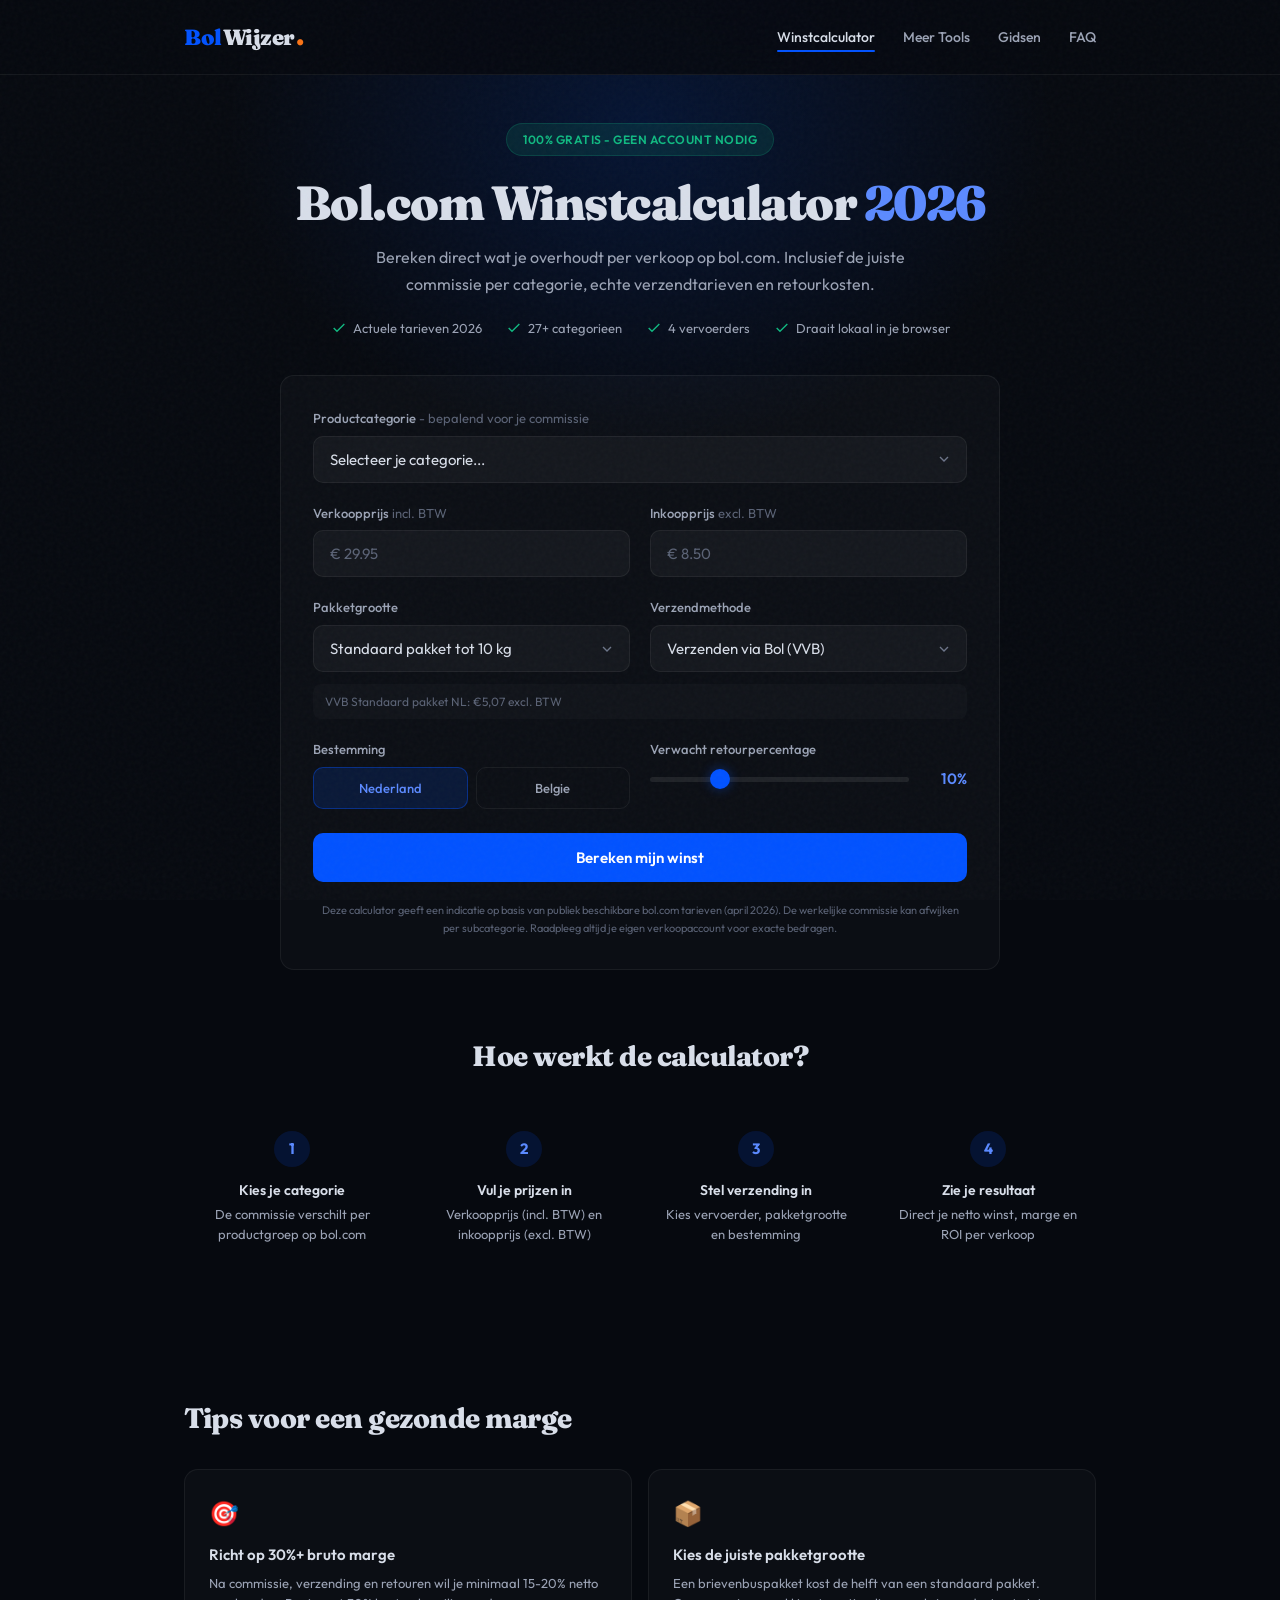
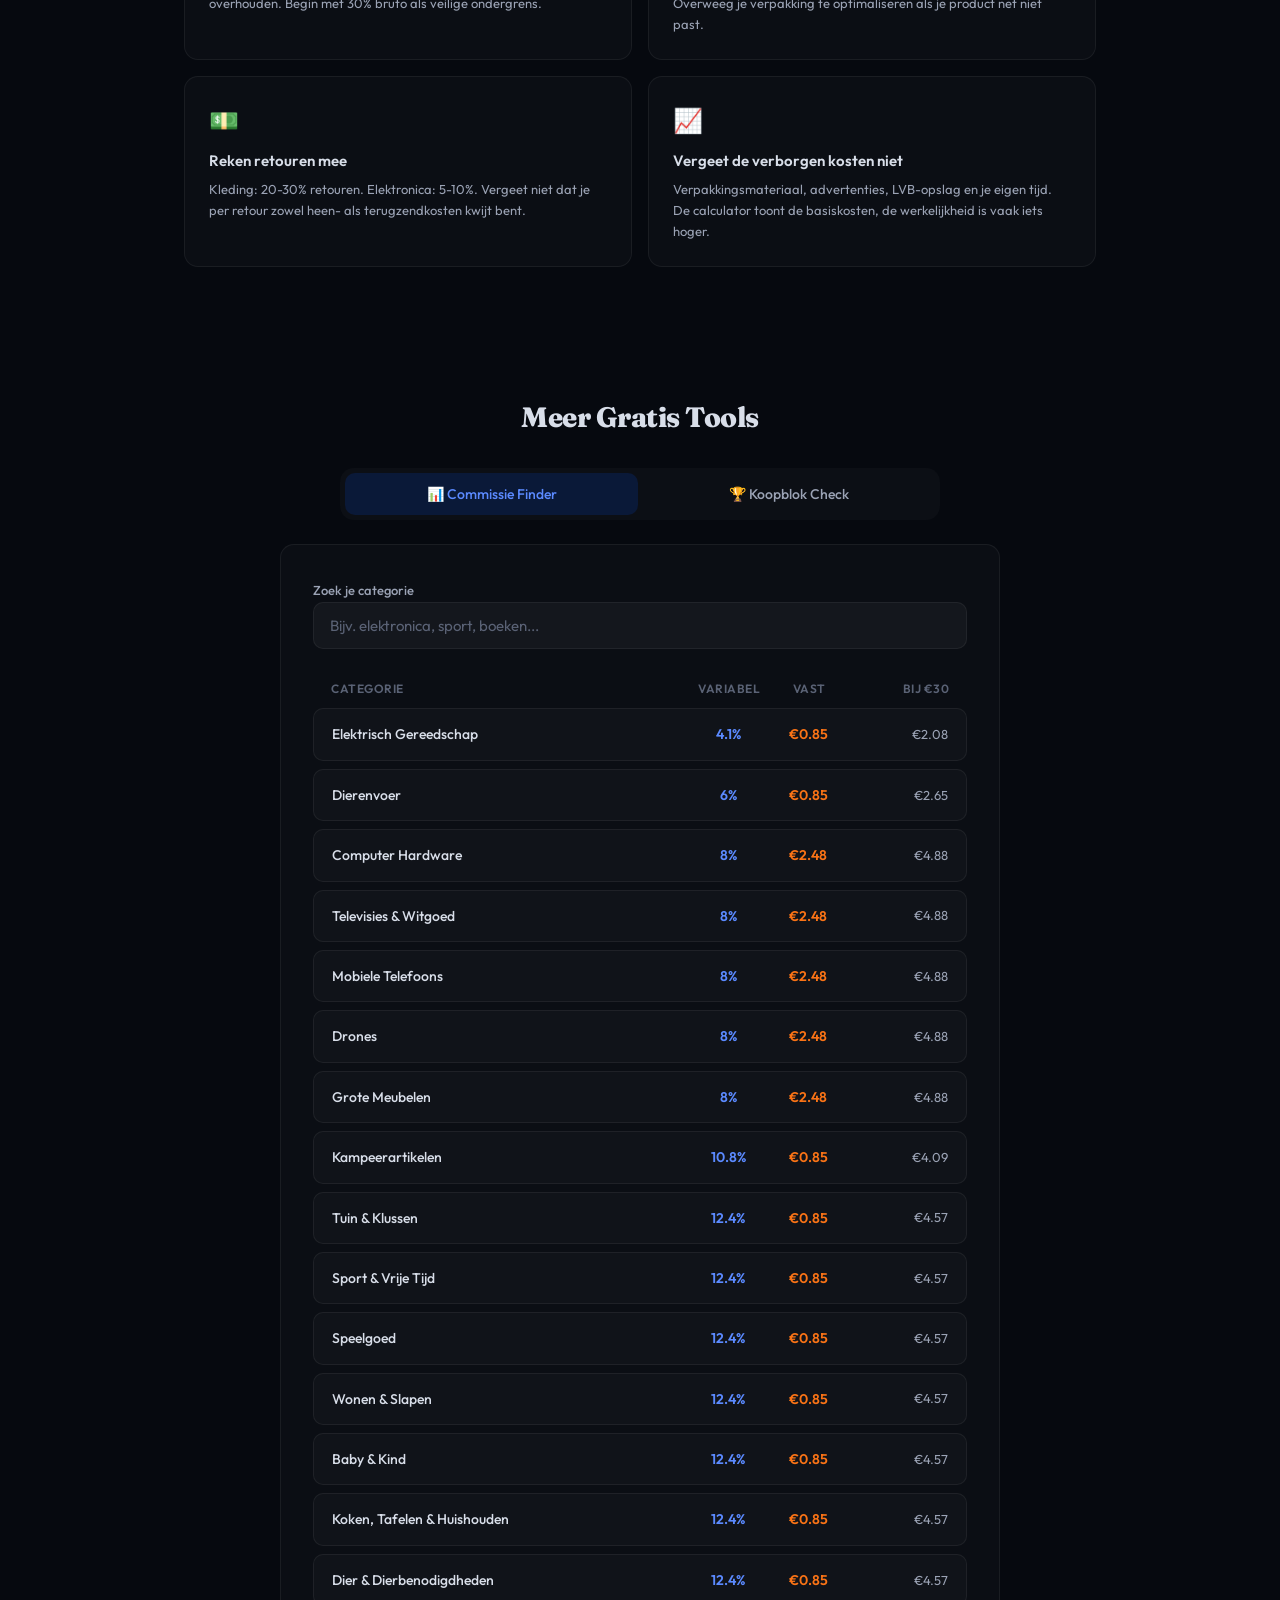
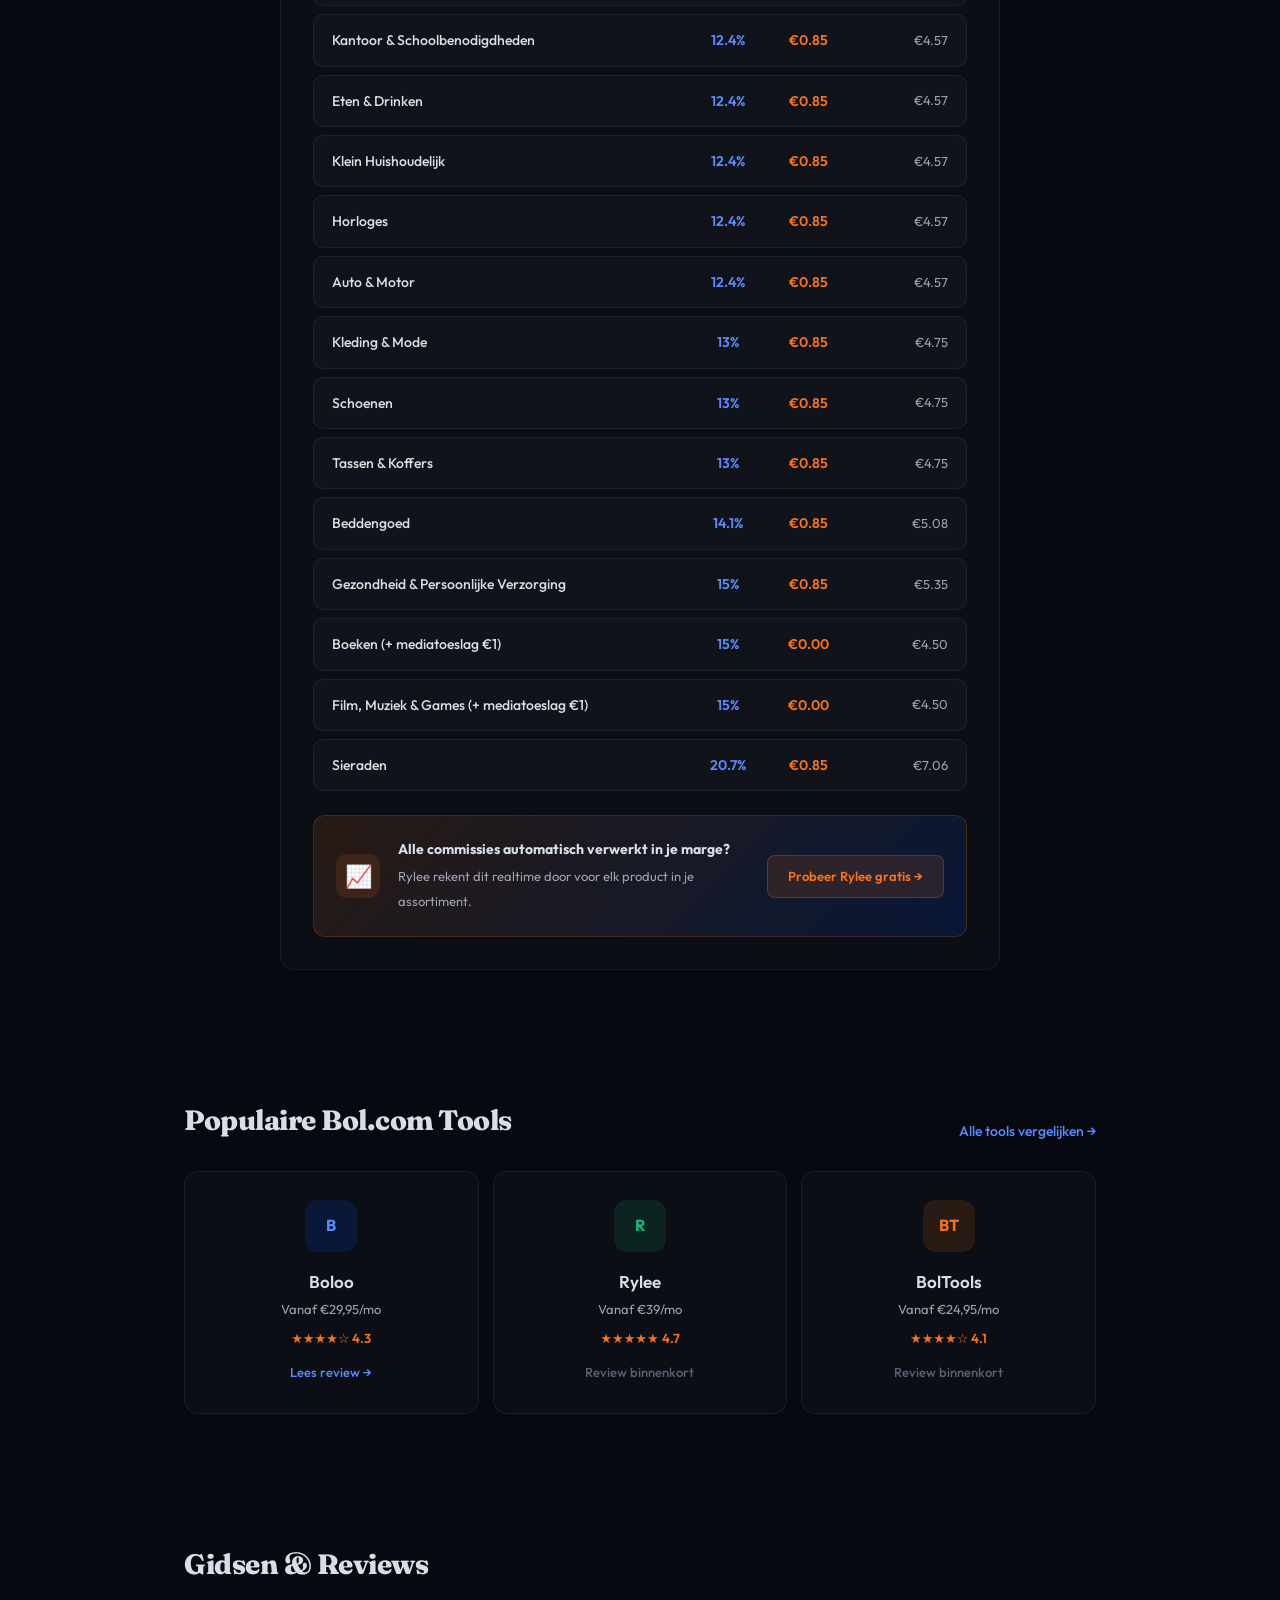
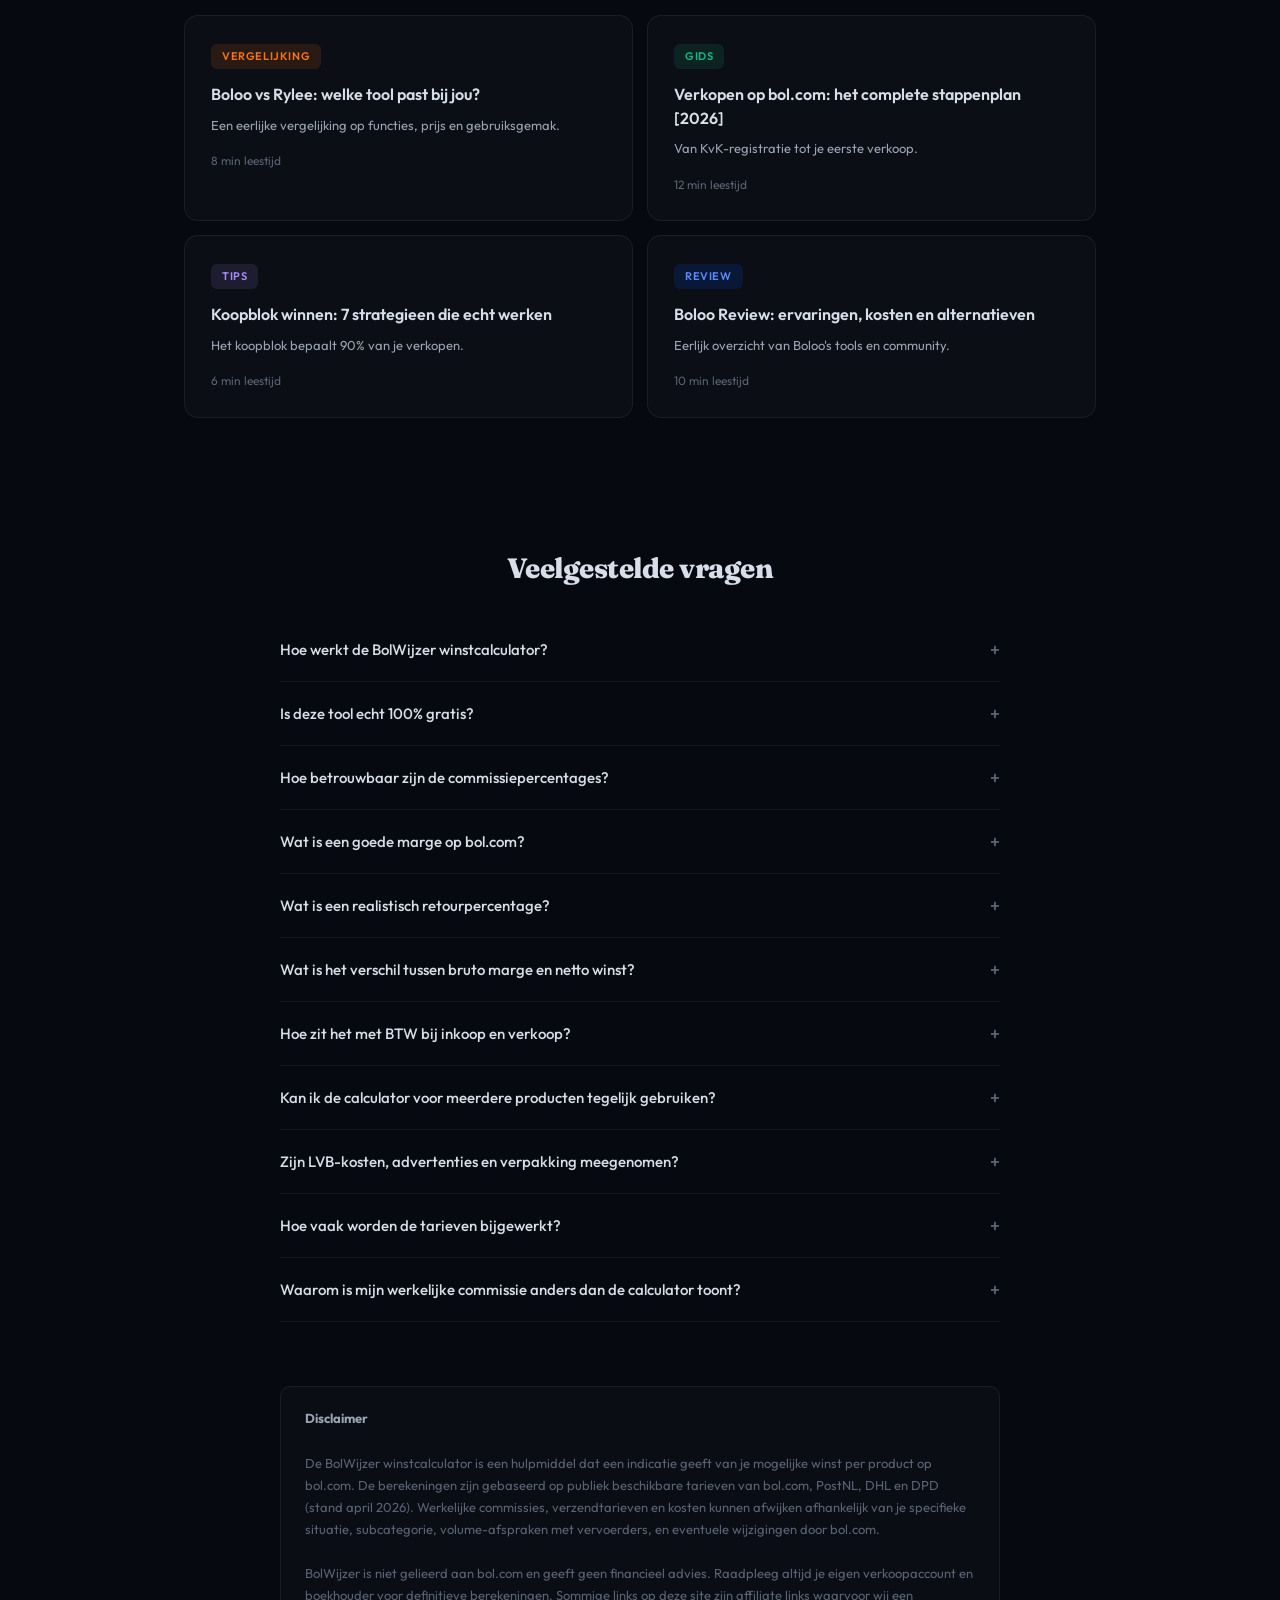
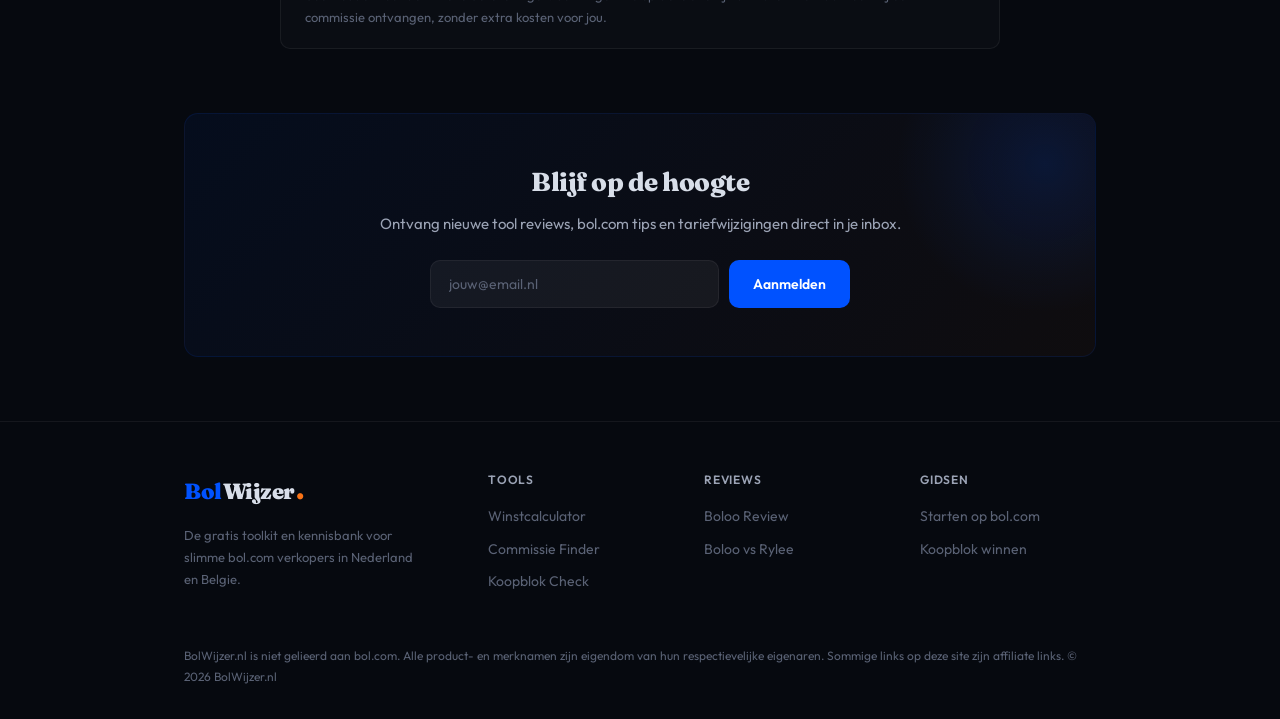
==== commit 097e82e2: "Add files via upload" ====
--- a/index.html
+++ b/index.html
@@ -448,8 +448,9 @@
   <!-- ============ 9. DISCLAIMER ============ -->
   <section class="section" style="padding-top:0;">
     <div class="disclaimer-box">
-      <strong>Disclaimer</strong><br>
-      De BolWijzer winstcalculator is een hulpmiddel dat een indicatie geeft van je mogelijke winst per product op bol.com. De berekeningen zijn gebaseerd op publiek beschikbare tarieven van bol.com, PostNL, DHL en DPD (stand april 2026). Werkelijke commissies, verzendtarieven en kosten kunnen afwijken afhankelijk van je specifieke situatie, subcategorie, volume-afspraken met vervoerders, en eventuele wijzigingen door bol.com. BolWijzer is niet gelieerd aan bol.com en geeft geen financieel advies. Raadpleeg altijd je eigen verkoopaccount en boekhouder voor definitieve berekeningen. Sommige links op deze site zijn affiliate links waarvoor wij een commissie ontvangen, zonder extra kosten voor jou.
+      <strong>Disclaimer</strong><br><br>
+      De BolWijzer winstcalculator is een hulpmiddel dat een indicatie geeft van je mogelijke winst per product op bol.com. De berekeningen zijn gebaseerd op publiek beschikbare tarieven van bol.com, PostNL, DHL en DPD (stand april 2026). Werkelijke commissies, verzendtarieven en kosten kunnen afwijken afhankelijk van je specifieke situatie, subcategorie, volume-afspraken met vervoerders, en eventuele wijzigingen door bol.com.<br><br>
+      BolWijzer is niet gelieerd aan bol.com en geeft geen financieel advies. Raadpleeg altijd je eigen verkoopaccount en boekhouder voor definitieve berekeningen. Sommige links op deze site zijn affiliate links waarvoor wij een commissie ontvangen, zonder extra kosten voor jou.
     </div>
   </section>
 
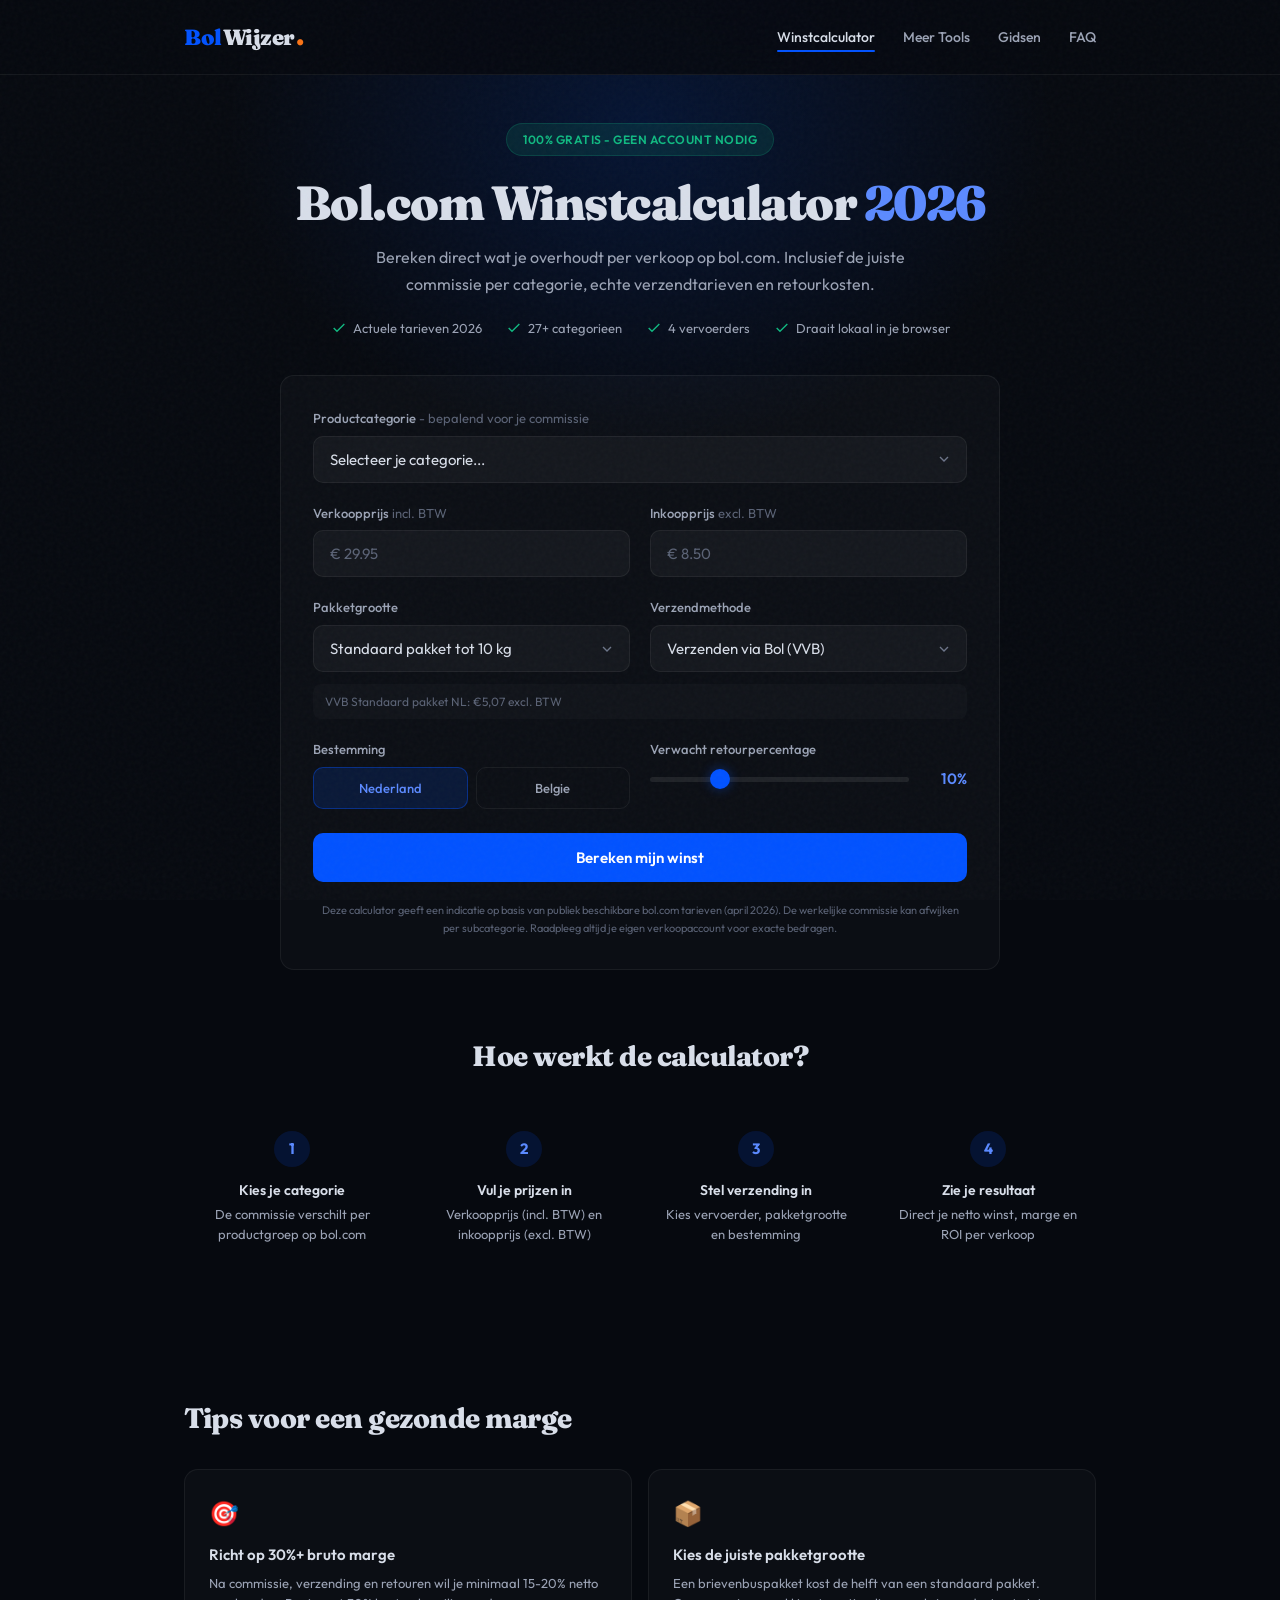
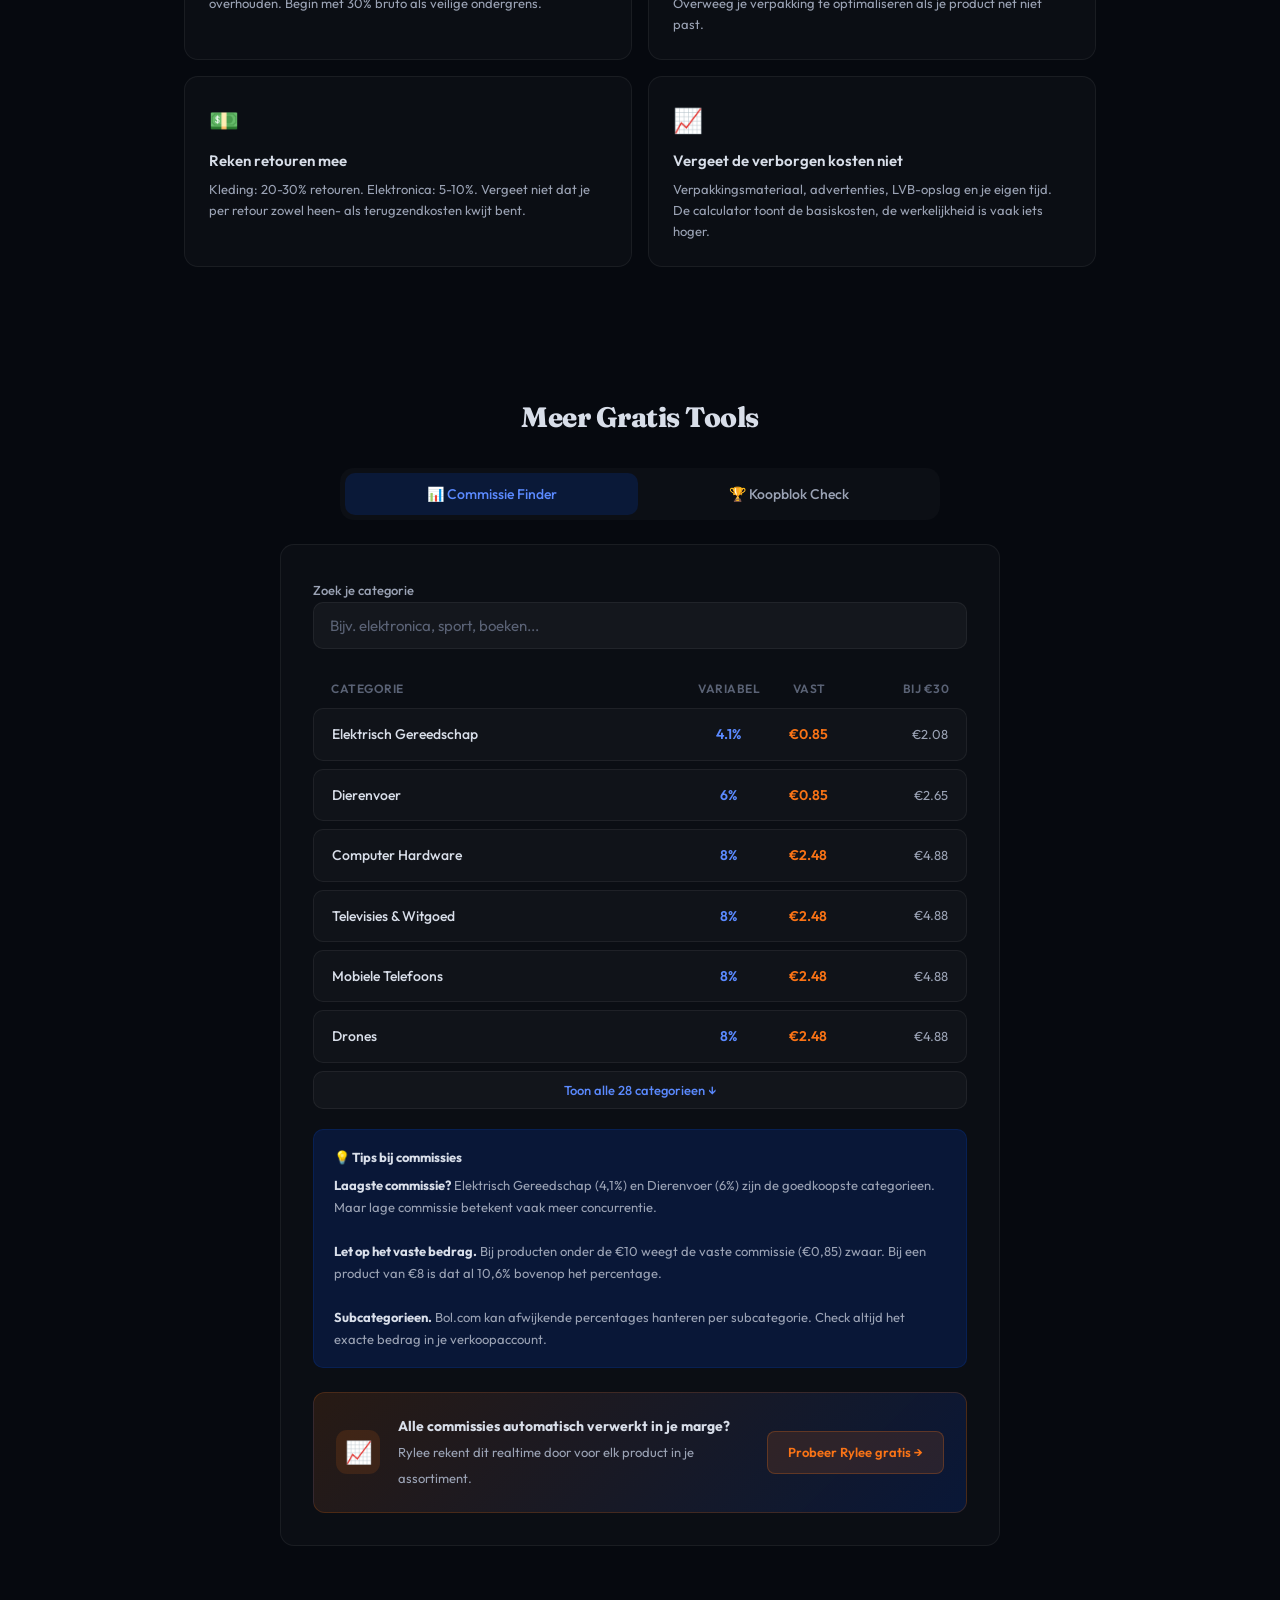
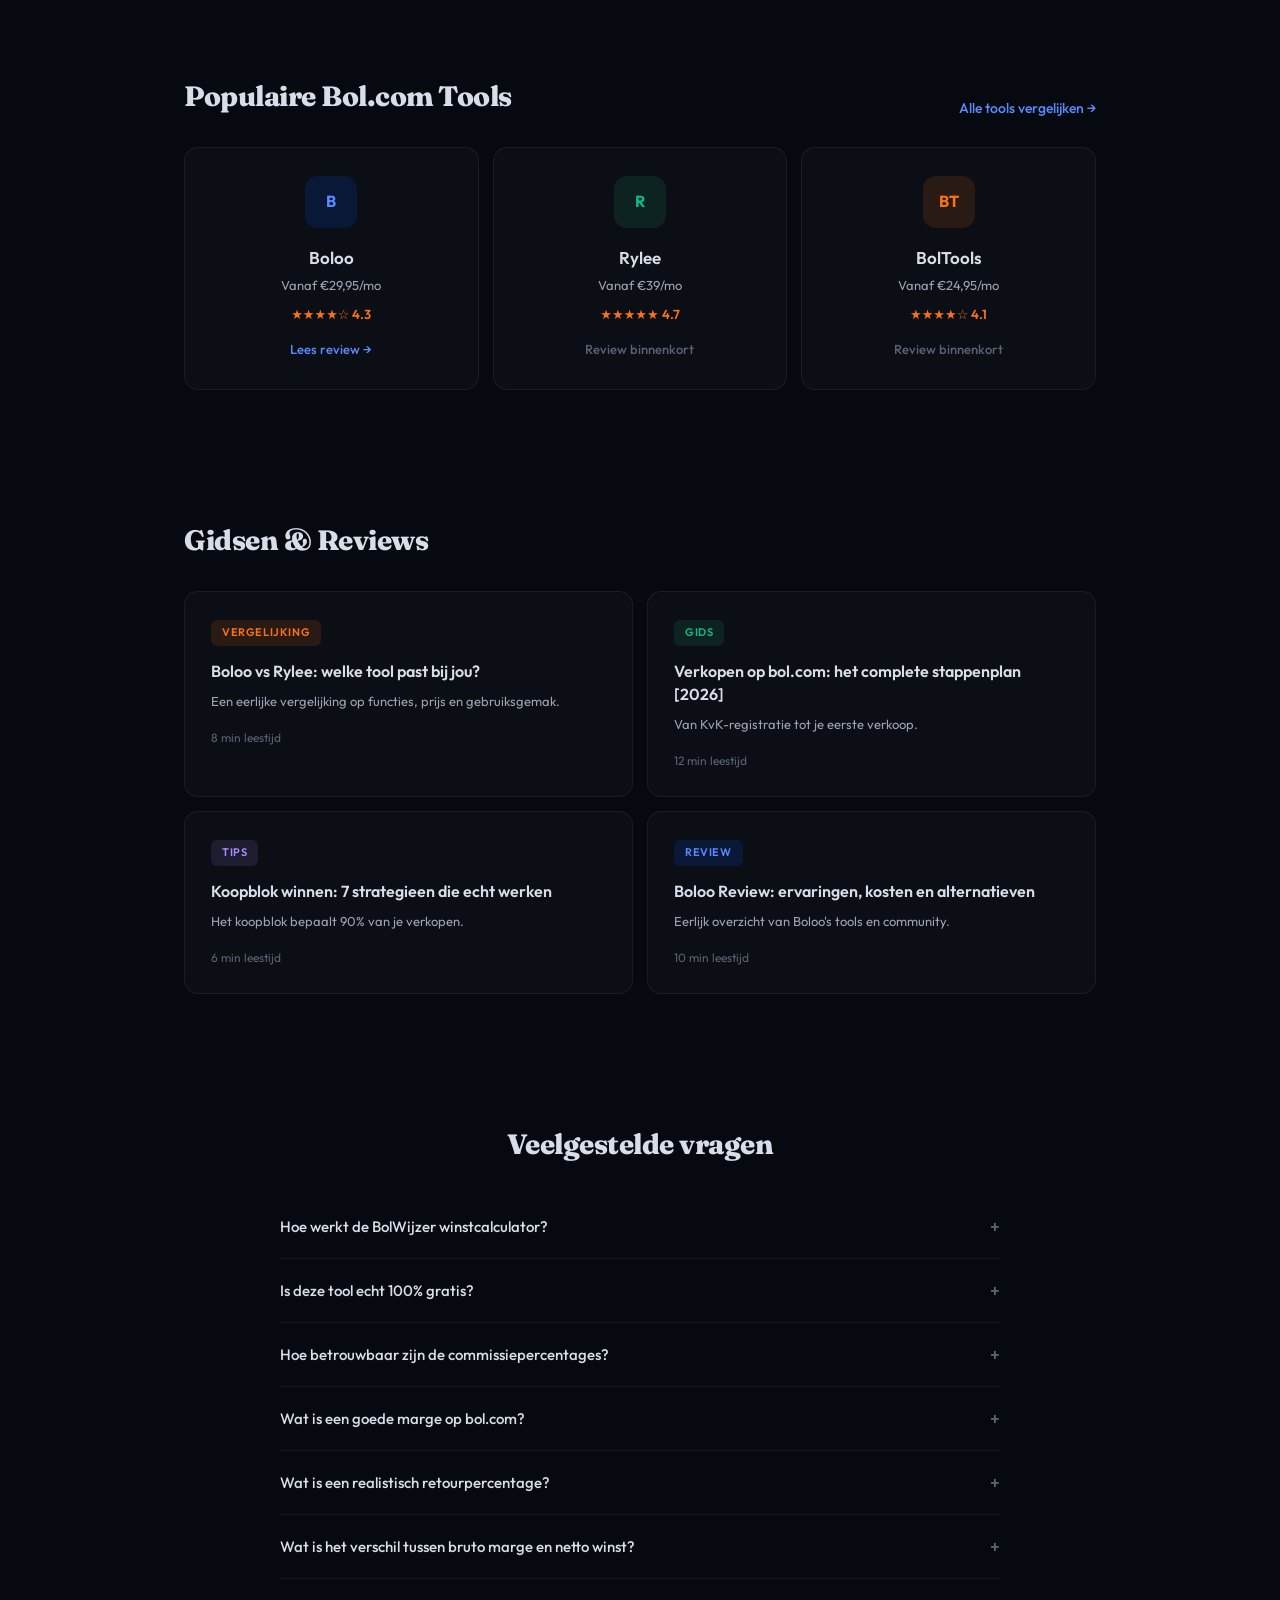
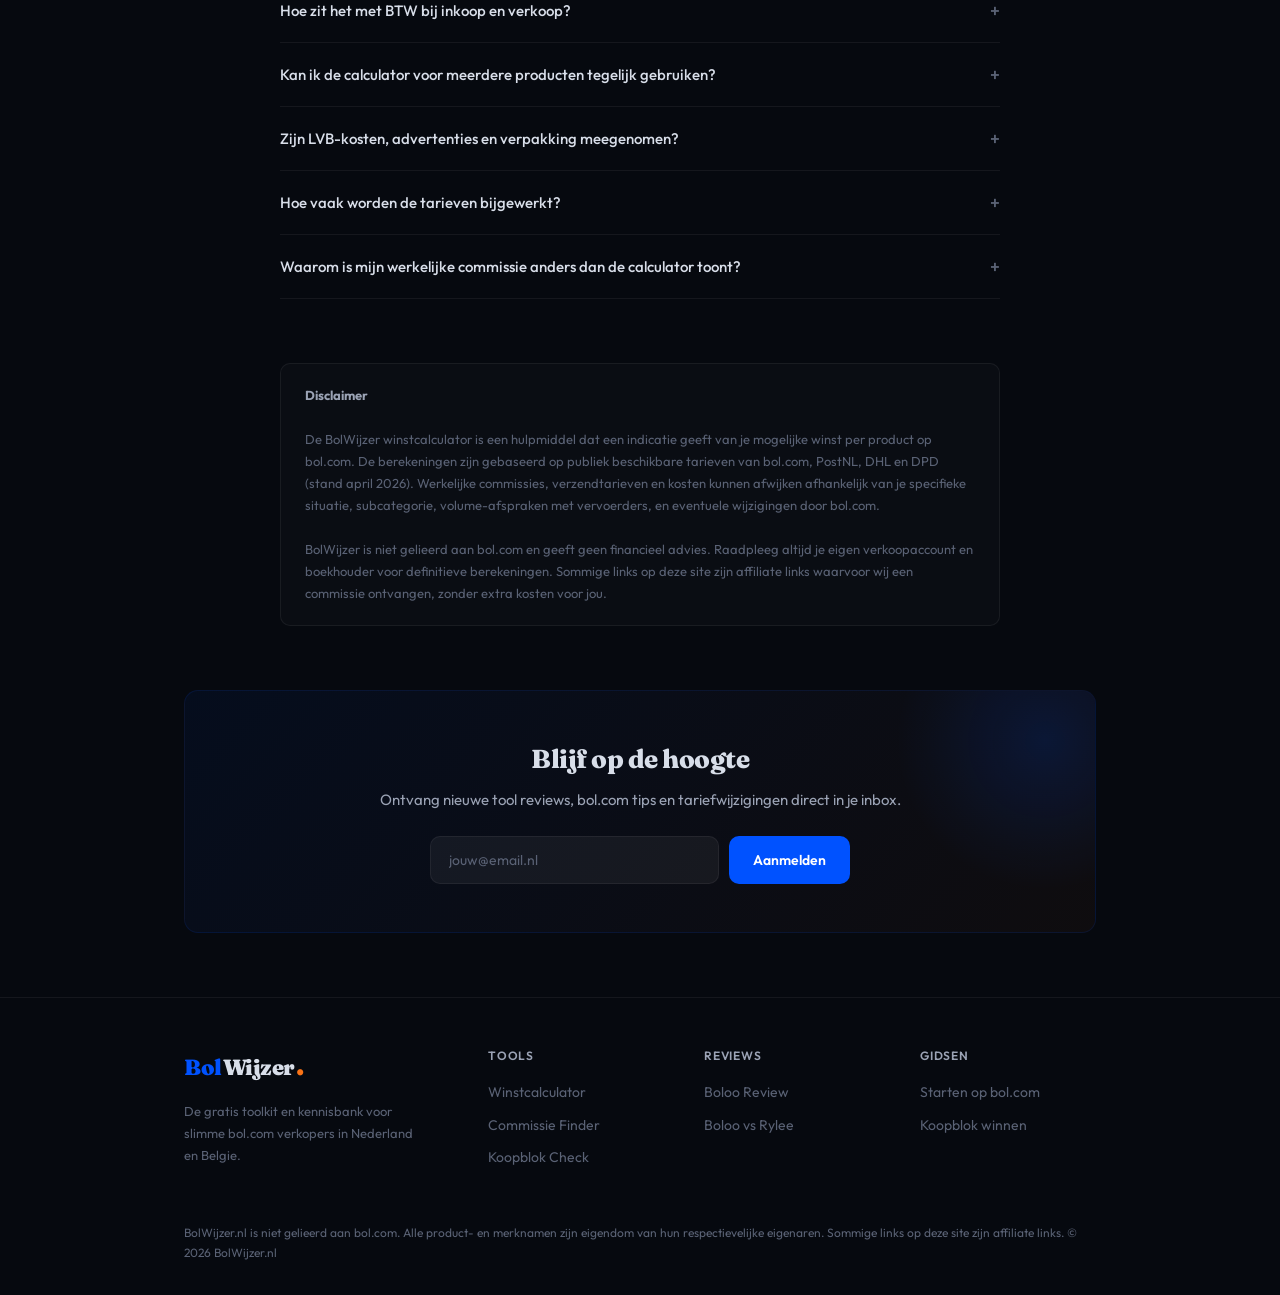
==== commit f54936d6: "Add files via upload" ====
--- a/index.html
+++ b/index.html
@@ -285,6 +285,15 @@
           <span>Categorie</span><span style="text-align:center">Variabel</span><span style="text-align:center">Vast</span><span style="text-align:right">Bij &euro;30</span>
         </div>
         <div class="comm-grid" id="commGrid"></div>
+        <button id="commToggle" onclick="toggleCommList()" style="width:100%;margin-top:8px;padding:10px;background:rgba(255,255,255,0.03);border:1px solid var(--border);border-radius:var(--radius-sm);color:var(--blue-soft);font-size:13px;font-weight:500;font-family:var(--font-body);cursor:pointer;transition:all 0.2s;">Toon alle 28 categorieen &#8595;</button>
+        <div style="margin-top:20px;padding:16px 20px;background:var(--blue-glow);border:1px solid rgba(0,82,255,0.15);border-radius:var(--radius-sm);font-size:13px;line-height:1.7;">
+          <strong style="color:var(--text);display:block;margin-bottom:6px;">&#128161; Tips bij commissies</strong>
+          <span style="color:var(--text-dim);">
+            <strong style="color:var(--text);">Laagste commissie?</strong> Elektrisch Gereedschap (4,1%) en Dierenvoer (6%) zijn de goedkoopste categorieen. Maar lage commissie betekent vaak meer concurrentie.<br><br>
+            <strong style="color:var(--text);">Let op het vaste bedrag.</strong> Bij producten onder de &euro;10 weegt de vaste commissie (&euro;0,85) zwaar. Bij een product van &euro;8 is dat al 10,6% bovenop het percentage.<br><br>
+            <strong style="color:var(--text);">Subcategorieen.</strong> Bol.com kan afwijkende percentages hanteren per subcategorie. Check altijd het exacte bedrag in je verkoopaccount.
+          </span>
+        </div>
         <div class="aff-cta" style="margin-top:24px;">
           <div class="aff-icon">&#128200;</div>
           <div class="aff-text"><strong>Alle commissies automatisch verwerkt in je marge?</strong><span>Rylee rekent dit realtime door voor elk product in je assortiment.</span></div>
@@ -319,6 +328,14 @@
           </div>
         </div>
         <button class="calc-btn" onclick="berekenKoopblok()">Check mijn kans</button>
+        <div style="margin-top:20px;padding:16px 20px;background:var(--orange-glow);border:1px solid rgba(249,115,22,0.15);border-radius:var(--radius-sm);font-size:13px;line-height:1.7;">
+          <strong style="color:var(--text);display:block;margin-bottom:6px;">&#127942; Tips voor het koopblok</strong>
+          <span style="color:var(--text-dim);">
+            <strong style="color:var(--text);">Prijs weegt het zwaarst</strong> (ca. 45%), maar je hoeft niet de goedkoopste te zijn. Binnen 3-5% van de laagste prijs is vaak voldoende als je levertijd en prestaties goed zijn.<br><br>
+            <strong style="color:var(--text);">Levertijd maakt het verschil.</strong> "Morgen in huis" via VVB of LVB geeft een groot voordeel. Overweeg Verzenden via Bol als je dit nog niet doet.<br><br>
+            <strong style="color:var(--text);">Prestatiescore is cumulatief.</strong> Een slechte week beinvloedt je score wekenlang. Houd je klantvragen onder 5% en lever altijd op tijd.
+          </span>
+        </div>
         <div class="result" id="kbResult">
           <div style="text-align:center;">
             <div class="score-ring">
@@ -576,14 +593,23 @@
     {cat:'Film, Muziek & Games (+ mediatoeslag \u20AC1)',pct:15,vast:0},
     {cat:'Sieraden',pct:20.7,vast:0.85},
   ];
+  let commExpanded=false;
   function renderCommissie(filter=''){
     const g=document.getElementById('commGrid');g.innerHTML='';
-    commissies.filter(c=>c.cat.toLowerCase().includes(filter.toLowerCase())).forEach(c=>{
+    const filtered=commissies.filter(c=>c.cat.toLowerCase().includes(filter.toLowerCase()));
+    const isSearching=filter.length>0;
+    const showAll=commExpanded||isSearching;
+    const visible=showAll?filtered:filtered.slice(0,6);
+    visible.forEach(c=>{
       const total=(30*c.pct/100+c.vast).toFixed(2);
       g.innerHTML+=`<div class="comm-row"><span class="cat-name">${c.cat}</span><span class="cat-pct">${c.pct}%</span><span class="cat-vast">&euro;${c.vast.toFixed(2)}</span><span class="cat-total">&euro;${total}</span></div>`;
     });
+    const btn=document.getElementById('commToggle');
+    if(isSearching||filtered.length<=6){btn.style.display='none';}
+    else{btn.style.display='block';btn.textContent=commExpanded?'Toon minder \u2191':'Toon alle '+filtered.length+' categorieen \u2193';}
   }
-  function filterCommissie(v){renderCommissie(v);}
+  function toggleCommList(){commExpanded=!commExpanded;renderCommissie(document.getElementById('commSearch').value);}
+  function filterCommissie(v){commExpanded=false;renderCommissie(v);}
 
   /* ---- KOOPBLOK ---- */
   function berekenKoopblok(){
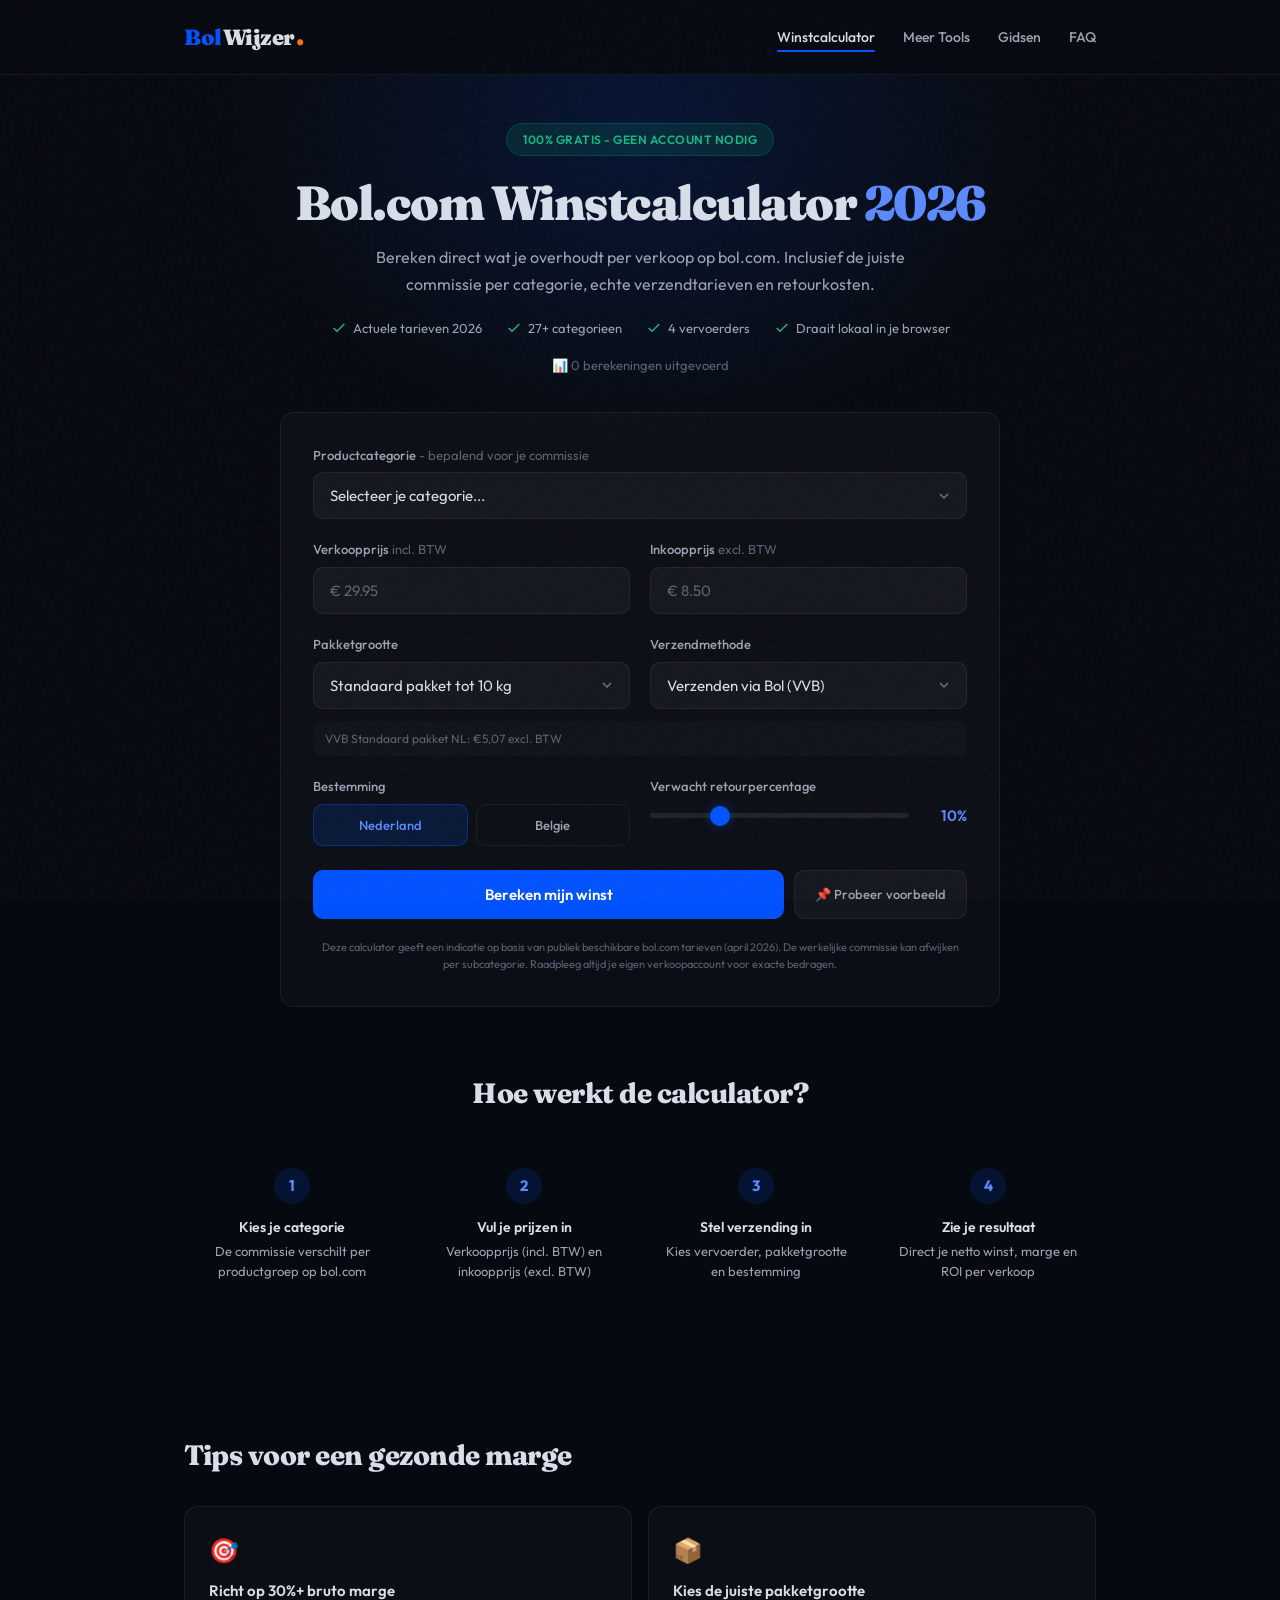
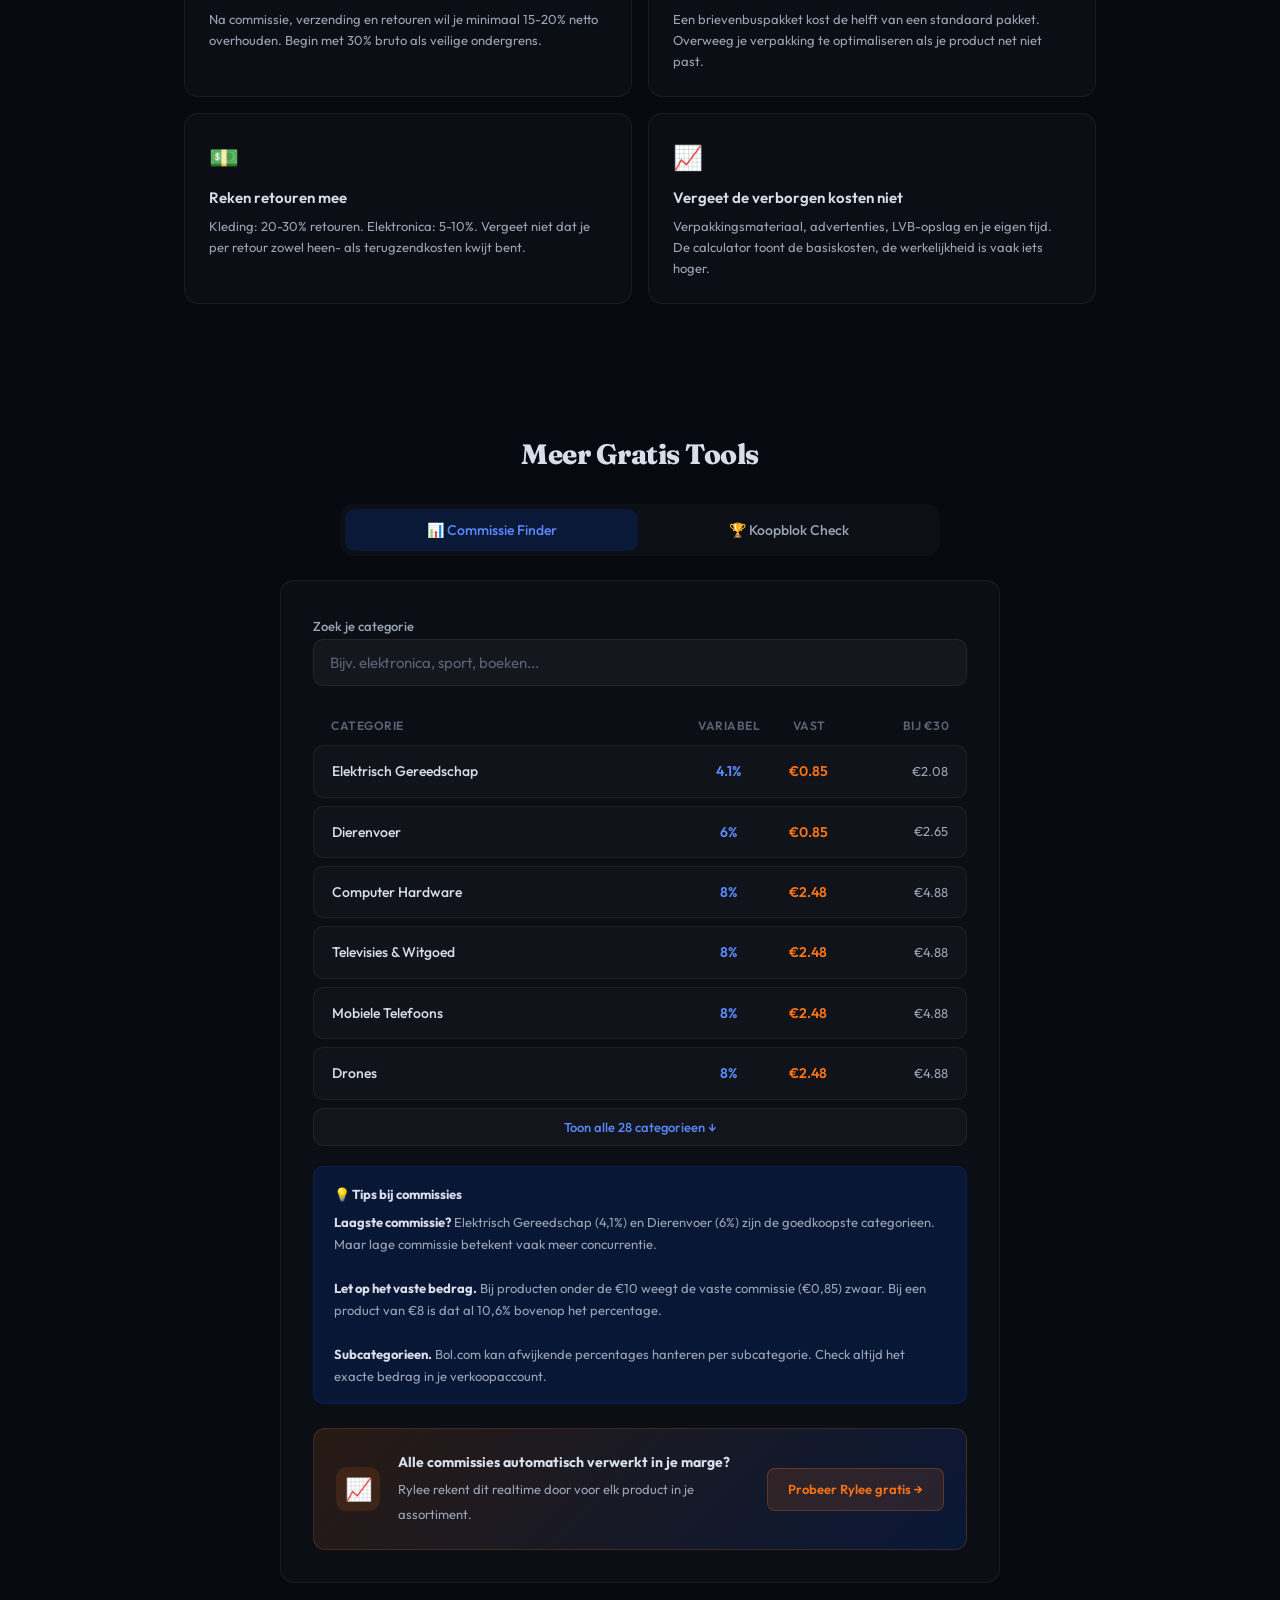
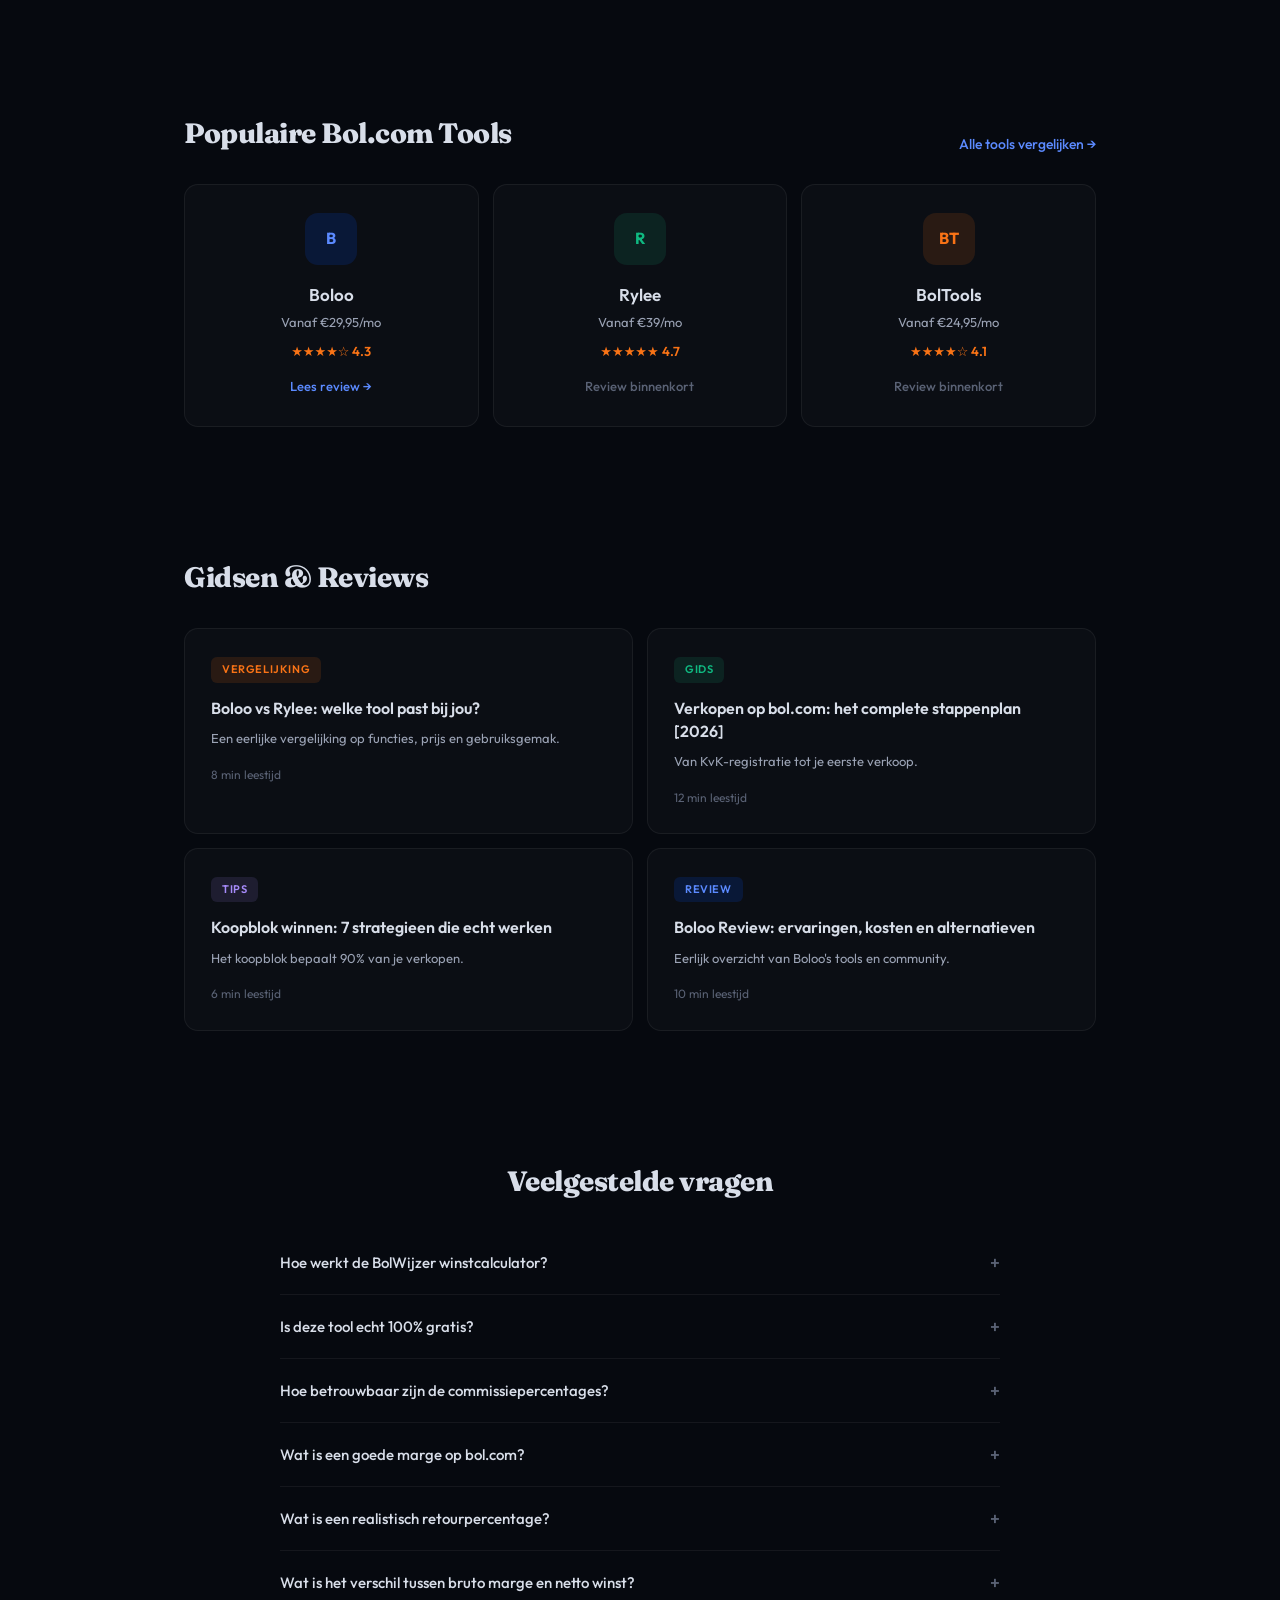
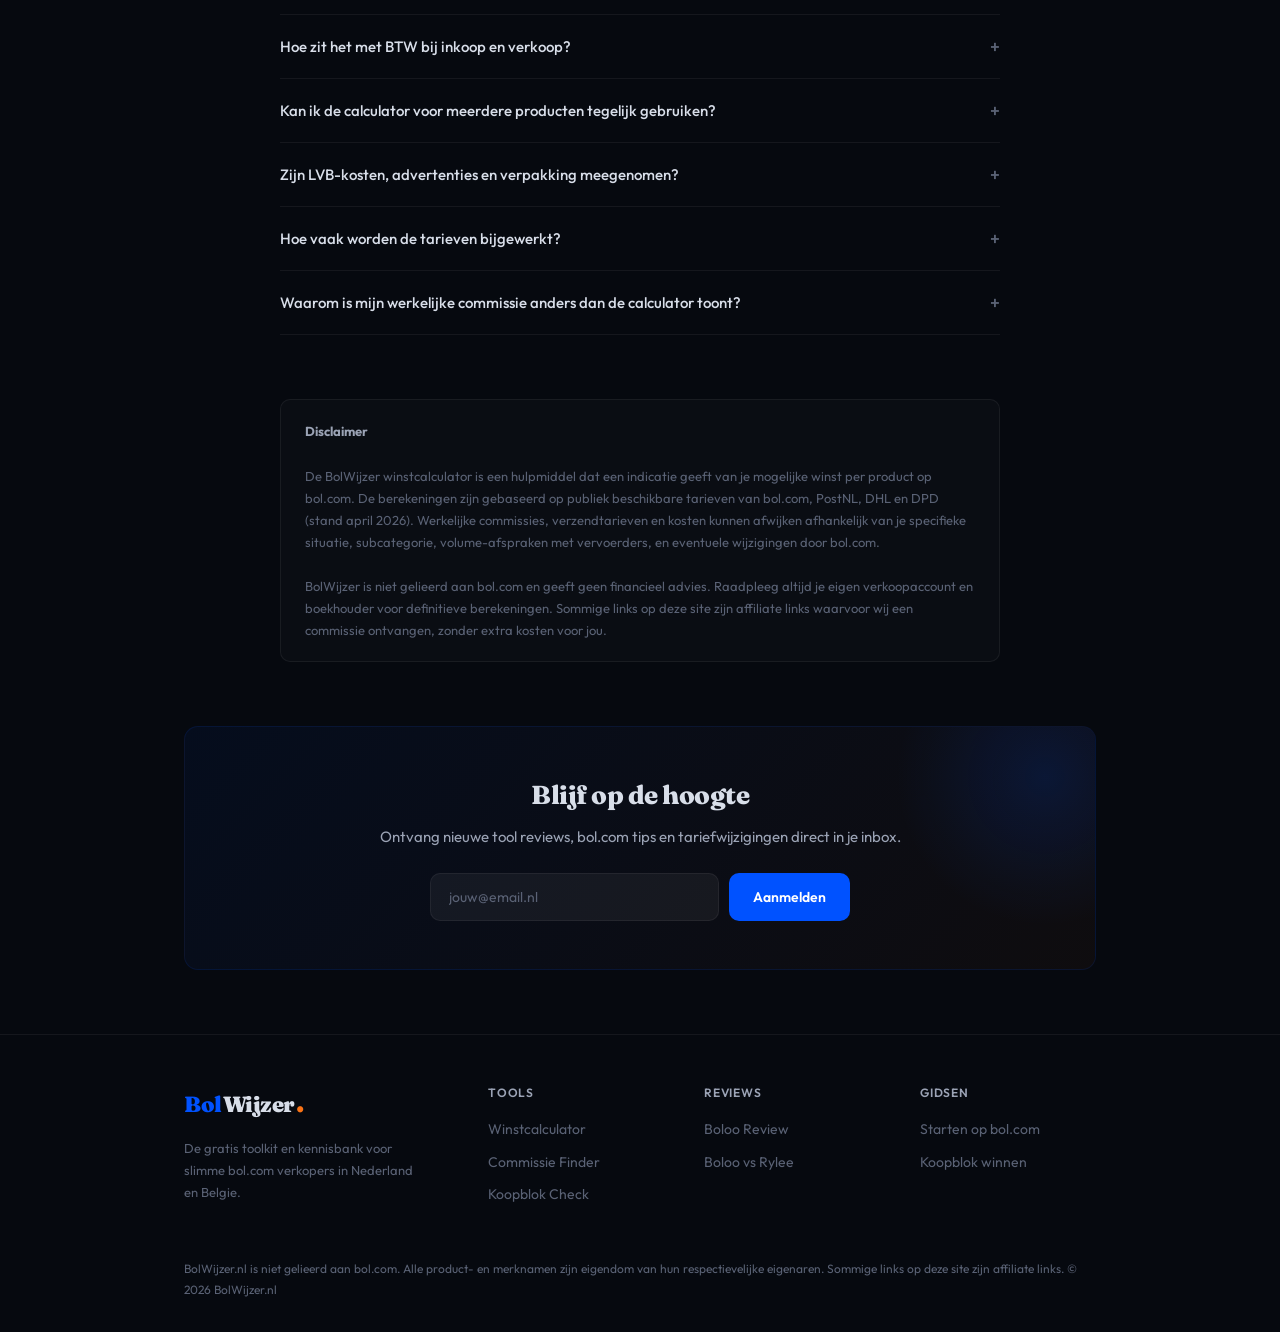
==== commit d5af7721: "Add files via upload" ====
--- a/index.html
+++ b/index.html
@@ -101,6 +101,7 @@
         <span class="trust-badge"><svg viewBox="0 0 24 24"><polyline points="20 6 9 17 4 12"/></svg> 4 vervoerders</span>
         <span class="trust-badge"><svg viewBox="0 0 24 24"><polyline points="20 6 9 17 4 12"/></svg> Draait lokaal in je browser</span>
       </div>
+      <div style="margin-top:16px;font-size:13px;color:var(--text-muted);">&#128202; <span id="calcCounter">0</span> berekeningen uitgevoerd</div>
     </div>
 
     <!-- CALCULATOR CARD -->
@@ -180,7 +181,10 @@
           </div>
         </div>
       </div>
-      <button class="calc-btn" onclick="berekenWinst()">Bereken mijn winst</button>
+      <div style="display:flex;gap:10px;">
+        <button class="calc-btn" onclick="berekenWinst()" style="flex:1;">Bereken mijn winst</button>
+        <button onclick="vulVoorbeeld()" style="flex:0 0 auto;padding:15px 20px;background:rgba(255,255,255,0.04);border:1px solid var(--border);border-radius:var(--radius-sm);color:var(--text-dim);font-size:13px;font-weight:500;font-family:var(--font-body);cursor:pointer;transition:all 0.2s;white-space:nowrap;" onmouseover="this.style.borderColor='rgba(0,82,255,0.3)'" onmouseout="this.style.borderColor='var(--border)'">&#128204; Probeer voorbeeld</button>
+      </div>
 
       <!-- ENHANCED RESULTS -->
       <div class="result" id="resultBox">
@@ -214,6 +218,39 @@
         </div>
         <!-- VERDICT -->
         <div id="resultVerdict" style="margin-top:16px;padding:14px 18px;border-radius:var(--radius-sm);font-size:14px;line-height:1.6;"></div>
+
+        <!-- WAT ALS SIMULATOR -->
+        <div id="watAlsBox" style="margin-top:16px;padding:20px;background:rgba(255,255,255,0.02);border:1px solid var(--border);border-radius:var(--radius-sm);">
+          <div style="font-size:14px;font-weight:600;color:var(--text);margin-bottom:14px;">&#128300; Wat als... simulator</div>
+          <div style="display:grid;grid-template-columns:1fr 1fr;gap:14px;">
+            <div>
+              <div style="font-size:12px;color:var(--text-muted);margin-bottom:6px;">Retourpercentage wijzigen</div>
+              <div class="slider-row">
+                <input class="slider" type="range" id="waRetour" min="0" max="40" value="10" oninput="updateWatAls()">
+                <span class="slider-val" id="waRetourVal">10%</span>
+              </div>
+            </div>
+            <div>
+              <div style="font-size:12px;color:var(--text-muted);margin-bottom:6px;">Verkoopprijs wijzigen</div>
+              <div class="slider-row">
+                <input class="slider" type="range" id="waPrijs" min="-30" max="30" value="0" oninput="updateWatAls()">
+                <span class="slider-val" id="waPrijsVal">+0%</span>
+              </div>
+            </div>
+          </div>
+          <div id="waResult" style="margin-top:14px;padding:12px 16px;background:var(--bg-card);border-radius:8px;display:grid;grid-template-columns:1fr 1fr 1fr;gap:8px;text-align:center;">
+            <div><div style="font-size:11px;color:var(--text-muted);">Nieuwe winst</div><div style="font-size:18px;font-weight:700;" id="waWinst">-</div></div>
+            <div><div style="font-size:11px;color:var(--text-muted);">Nieuwe marge</div><div style="font-size:18px;font-weight:700;" id="waMarge">-</div></div>
+            <div><div style="font-size:11px;color:var(--text-muted);">Verschil</div><div style="font-size:18px;font-weight:700;" id="waVerschil">-</div></div>
+          </div>
+        </div>
+
+        <!-- EXPORT / DEEL KNOPPEN -->
+        <div style="display:flex;gap:10px;margin-top:16px;">
+          <button onclick="kopieerResultaat()" style="flex:1;padding:12px;background:rgba(255,255,255,0.04);border:1px solid var(--border);border-radius:var(--radius-sm);color:var(--text-dim);font-size:13px;font-weight:500;font-family:var(--font-body);cursor:pointer;transition:all 0.2s;" id="kopieerBtn">&#128203; Kopieer resultaat</button>
+          <button onclick="deelResultaat()" style="flex:1;padding:12px;background:rgba(255,255,255,0.04);border:1px solid var(--border);border-radius:var(--radius-sm);color:var(--text-dim);font-size:13px;font-weight:500;font-family:var(--font-body);cursor:pointer;transition:all 0.2s;">&#128279; Deel link</button>
+        </div>
+
         <!-- RYLEE CTA -->
         <div class="aff-cta">
           <div class="aff-icon">&#128640;</div>
@@ -572,6 +609,109 @@
     else{vd.style.background='var(--red-glow)';vd.style.borderColor='rgba(239,68,68,0.2)';vd.style.color='var(--red)';vd.innerHTML='<strong>'+(nw<0?'Verliesgevend.':'Zeer krappe marge.')+'</strong> Met '+nettoMarge.toFixed(1)+'% netto marge is dit product waarschijnlijk niet winstgevend. Heroverweeg je prijsstrategie of kies een ander product.';}
 
     const b=document.getElementById('resultBox');b.classList.add('visible');b.scrollIntoView({behavior:'smooth',block:'nearest'});
+
+    // Update counter
+    calcCount++;
+    try{localStorage.setItem('bw_calcs',calcCount);}catch(e){}
+    document.getElementById('calcCounter').textContent=calcCount.toLocaleString('nl-NL');
+
+    // Init wat-als sliders to current values
+    document.getElementById('waRetour').value=rp;
+    document.getElementById('waRetourVal').textContent=rp+'%';
+    document.getElementById('waPrijs').value=0;
+    document.getElementById('waPrijsVal').textContent='+0%';
+    lastCalc={vp,ip,p,v,pkg,verz};
+    updateWatAls();
+  }
+
+  /* ---- COUNTER ---- */
+  let calcCount=0;
+  try{calcCount=parseInt(localStorage.getItem('bw_calcs'))||0;}catch(e){}
+  document.getElementById('calcCounter').textContent=calcCount.toLocaleString('nl-NL');
+
+  /* ---- VOORBEELDDATA ---- */
+  function vulVoorbeeld(){
+    document.getElementById('category').value='12.4|0.85';
+    document.getElementById('verkoopprijs').value='29.95';
+    document.getElementById('inkoopprijs').value='8.50';
+    document.getElementById('pakketGrootte').value='pakket';
+    document.getElementById('verzendMethode').value='vvb';
+    shippingMethod='vvb';
+    document.getElementById('retourSlider').value=10;
+    document.getElementById('retourVal').textContent='10%';
+    setDest(document.querySelector('[data-dest="nl"]'));
+    updateVerzendInfo();
+    berekenWinst();
+  }
+
+  /* ---- WAT ALS SIMULATOR ---- */
+  let lastCalc=null;
+  function updateWatAls(){
+    if(!lastCalc)return;
+    const waRet=parseInt(document.getElementById('waRetour').value);
+    const waPrijsPct=parseInt(document.getElementById('waPrijs').value);
+    document.getElementById('waRetourVal').textContent=waRet+'%';
+    document.getElementById('waPrijsVal').textContent=(waPrijsPct>=0?'+':'')+waPrijsPct+'%';
+
+    const {vp:origVP,ip,p,v,pkg,verz}=lastCalc;
+    const newVP=origVP*(1+waPrijsPct/100);
+    const comm=newVP*p/100+v;
+    const ret=waRet/100*verz;
+    const tx=0.30;
+    const nw=newVP-ip-comm-verz-ret-tx;
+    const marge=nw/newVP*100;
+    const origNW=origVP-ip-(origVP*p/100+v)-verz-(parseInt(document.getElementById('retourSlider').value)/100*verz)-tx;
+    const verschil=nw-origNW;
+    const col=nw>=0?'var(--green)':'var(--red)';
+    const vCol=verschil>=0?'var(--green)':'var(--red)';
+
+    document.getElementById('waWinst').textContent='\u20AC'+nw.toFixed(2);
+    document.getElementById('waWinst').style.color=col;
+    document.getElementById('waMarge').textContent=marge.toFixed(1)+'%';
+    document.getElementById('waMarge').style.color=marge>=20?'var(--green)':marge>=10?'var(--orange)':'var(--red)';
+    document.getElementById('waVerschil').textContent=(verschil>=0?'+':'')+'\u20AC'+verschil.toFixed(2);
+    document.getElementById('waVerschil').style.color=vCol;
+  }
+
+  /* ---- KOPIEER RESULTAAT ---- */
+  function kopieerResultaat(){
+    const vp=document.getElementById('rVP').textContent;
+    const ip=document.getElementById('rIP').textContent;
+    const comm=document.getElementById('rC').textContent;
+    const verz=document.getElementById('rV').textContent;
+    const ret=document.getElementById('rR').textContent;
+    const netto=document.getElementById('rNetto').textContent;
+    const bruto=document.getElementById('rmBruto').textContent;
+    const roi=document.getElementById('rmROI').textContent;
+
+    const txt=`BolWijzer Winstberekening\n`+
+      `========================\n`+
+      `Verkoopprijs: ${vp}\n`+
+      `Inkoopprijs: ${ip}\n`+
+      `Commissie: ${comm}\n`+
+      `Verzending: ${verz}\n`+
+      `Retouren: ${ret}\n`+
+      `------------------------\n`+
+      `Netto winst: ${netto}\n`+
+      `Bruto marge: ${bruto}\n`+
+      `ROI: ${roi}\n\n`+
+      `Berekend op bolwijzer.nl`;
+
+    navigator.clipboard.writeText(txt).then(()=>{
+      const btn=document.getElementById('kopieerBtn');
+      btn.textContent='\u2705 Gekopieerd!';
+      setTimeout(()=>{btn.textContent='\uD83D\uDCCB Kopieer resultaat';},2000);
+    }).catch(()=>{alert('Kopieer mislukt. Probeer het opnieuw.');});
+  }
+
+  /* ---- DEEL LINK ---- */
+  function deelResultaat(){
+    const url='https://bolwijzer.nl/#calculator';
+    if(navigator.share){
+      navigator.share({title:'BolWijzer Winstcalculator',text:'Bereken gratis je winst op bol.com',url:url});
+    }else{
+      navigator.clipboard.writeText(url).then(()=>{alert('Link gekopieerd naar klembord!');});
+    }
   }
 
   /* ---- COMMISSIE FINDER ---- */
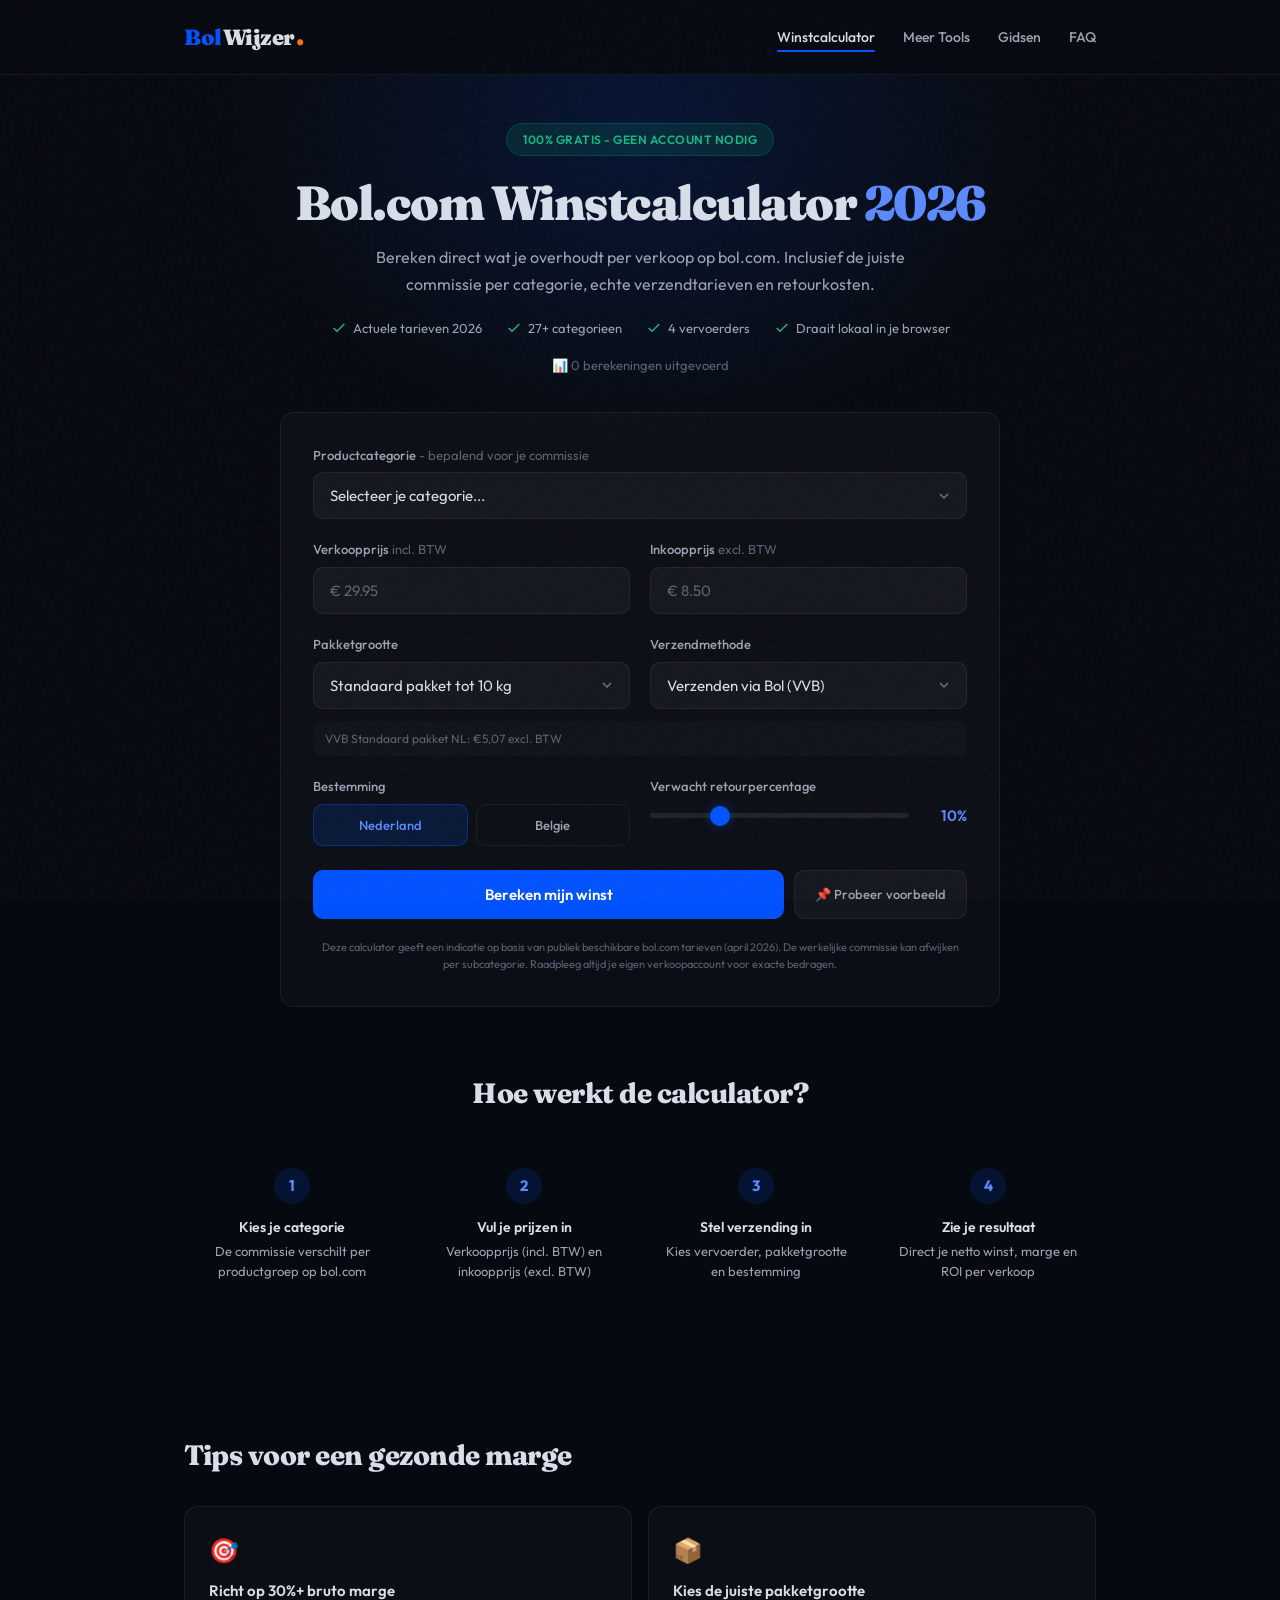
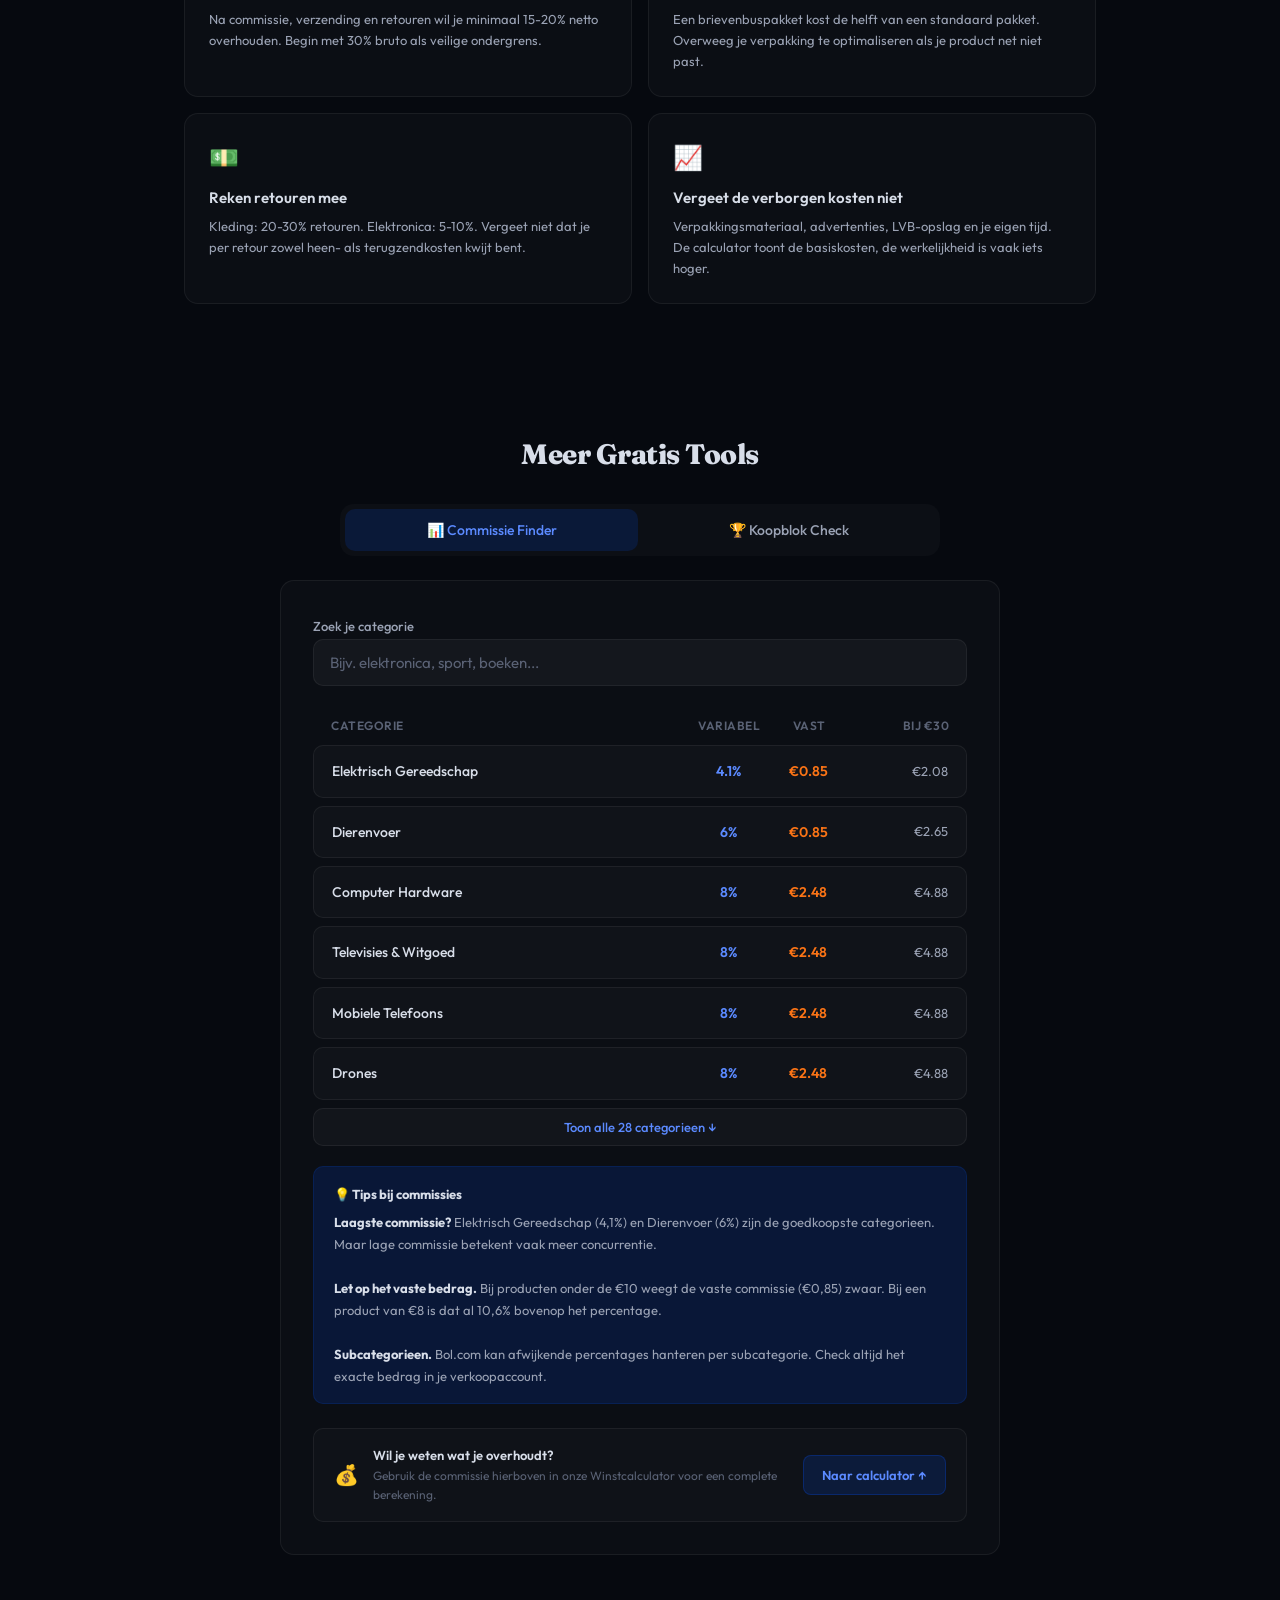
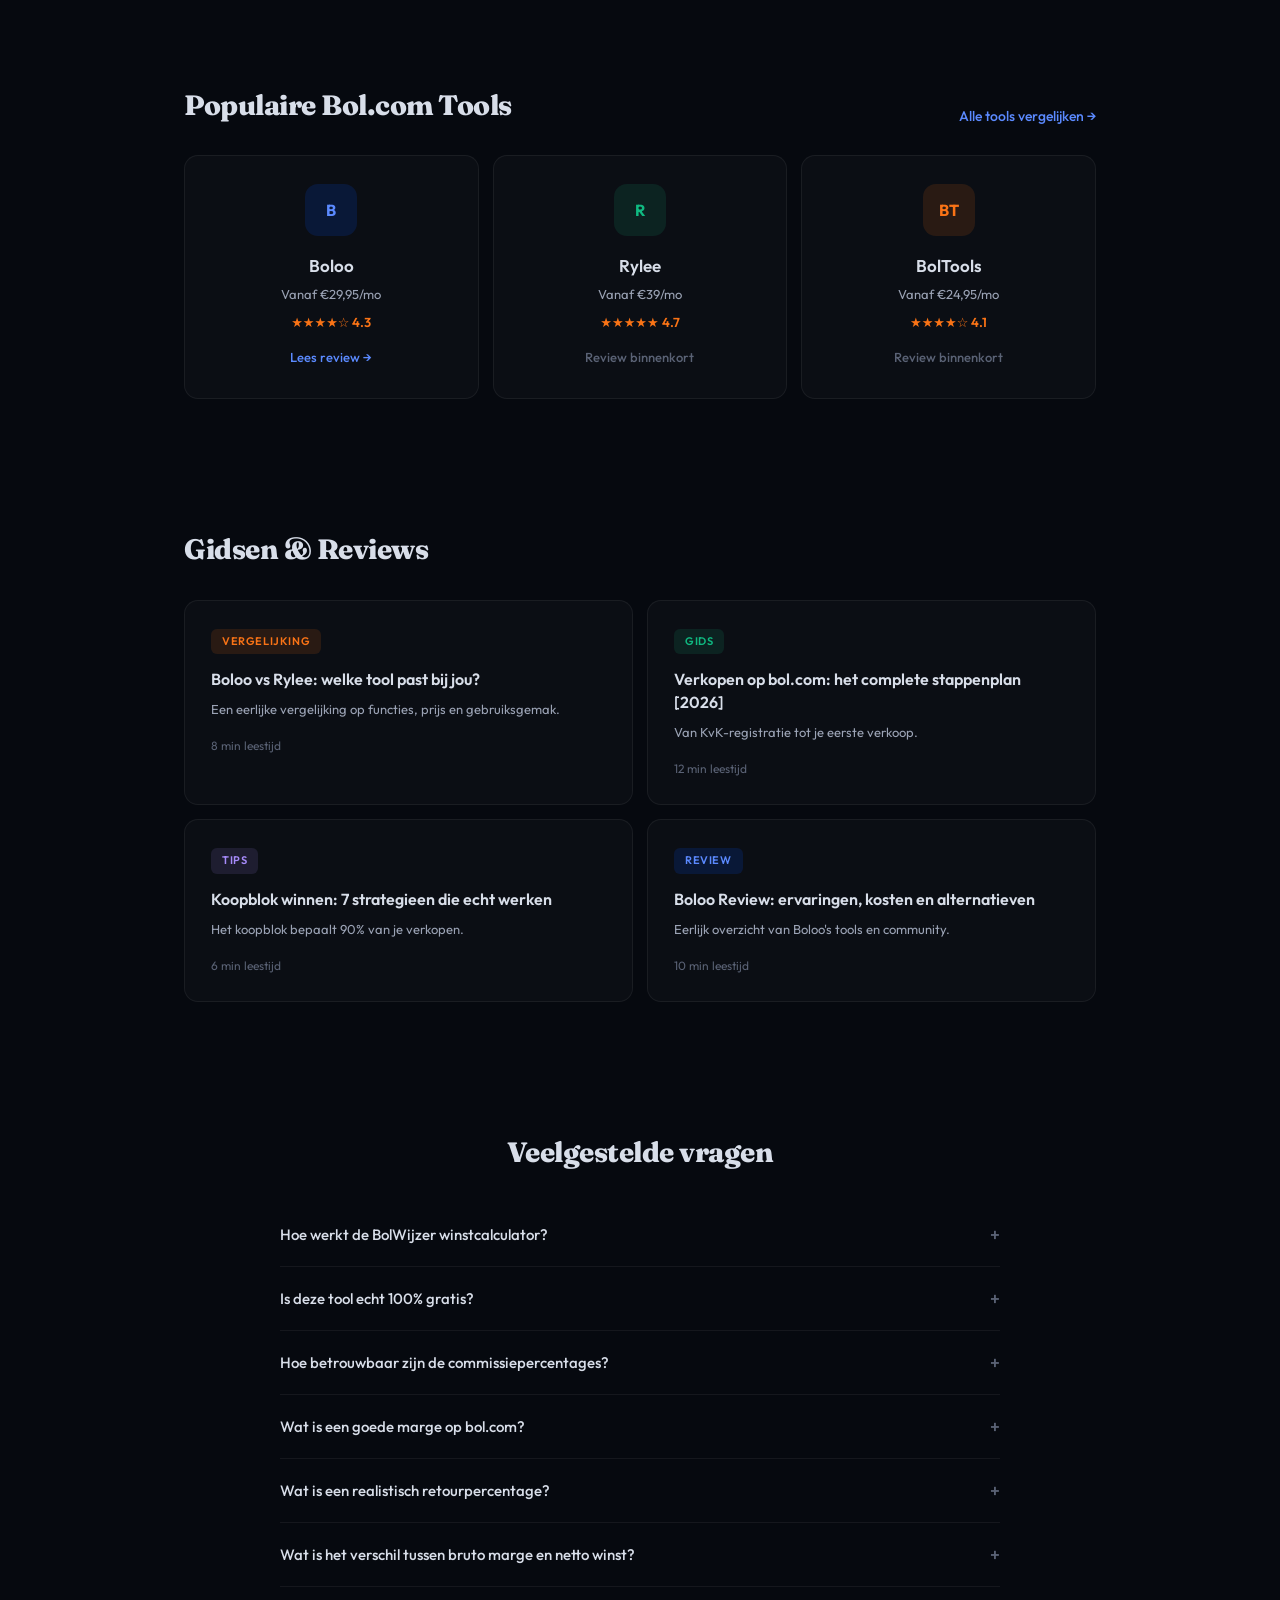
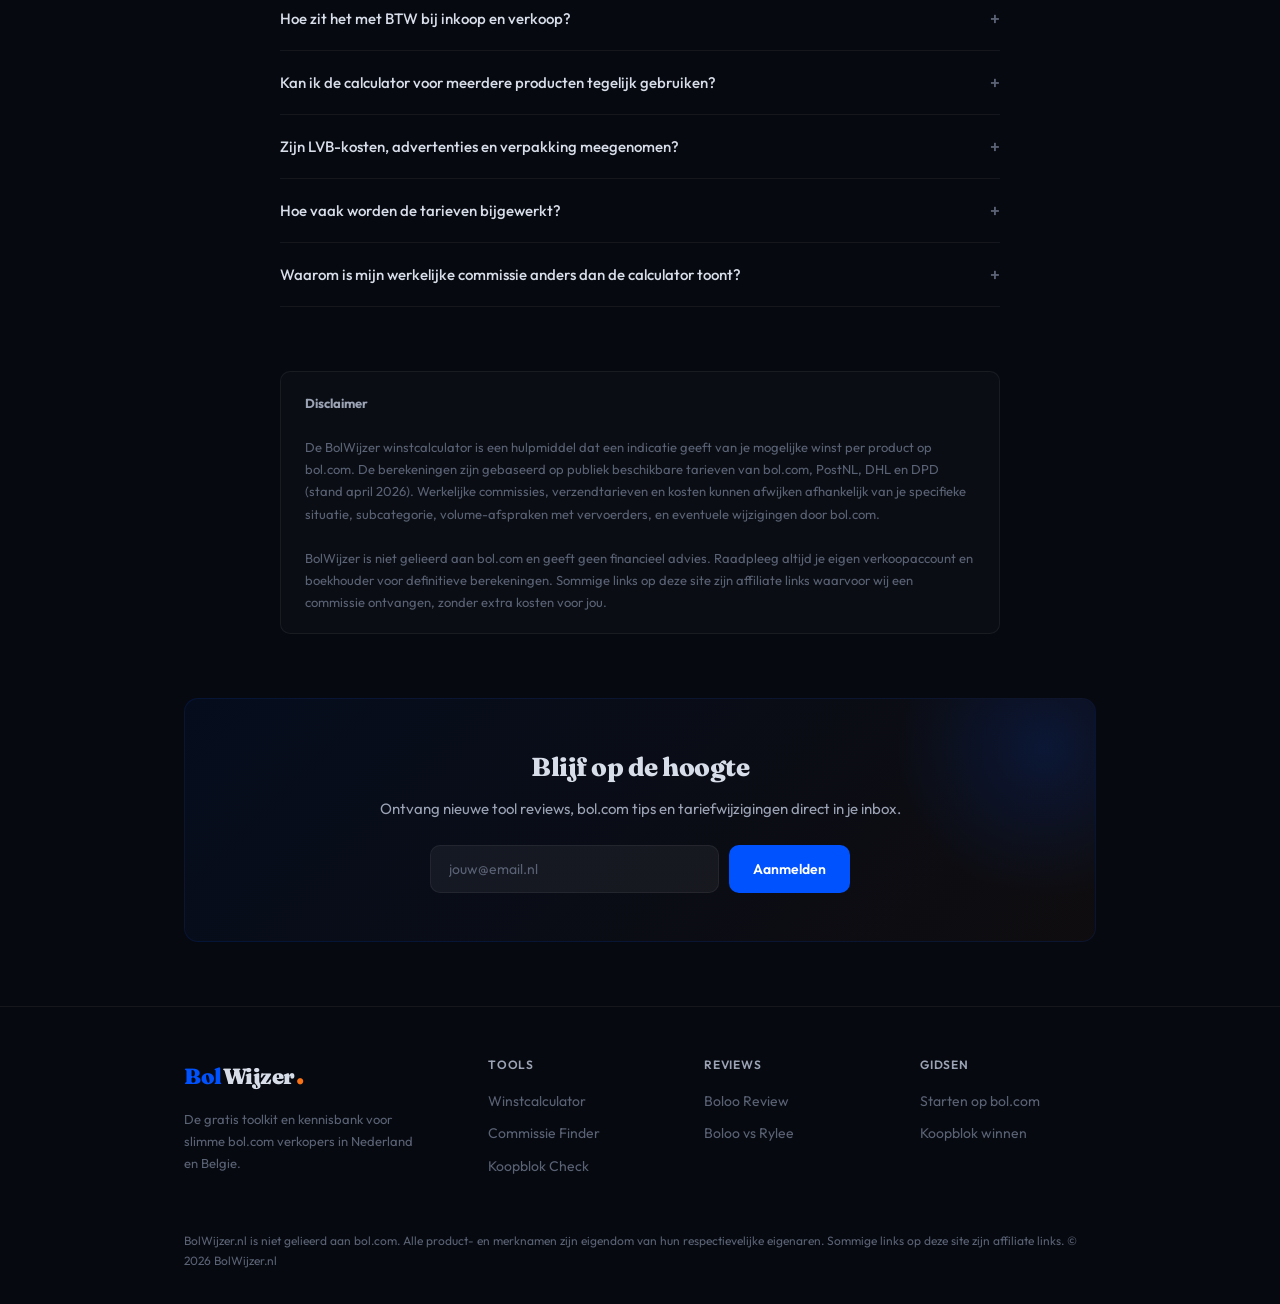
==== commit b3ab292e: "Add files via upload" ====
--- a/index.html
+++ b/index.html
@@ -251,11 +251,30 @@
           <button onclick="deelResultaat()" style="flex:1;padding:12px;background:rgba(255,255,255,0.04);border:1px solid var(--border);border-radius:var(--radius-sm);color:var(--text-dim);font-size:13px;font-weight:500;font-family:var(--font-body);cursor:pointer;transition:all 0.2s;">&#128279; Deel link</button>
         </div>
 
-        <!-- RYLEE CTA -->
-        <div class="aff-cta">
-          <div class="aff-icon">&#128640;</div>
-          <div class="aff-text"><strong>Wil je dit automatisch voor al je producten?</strong><span>Rylee berekent je marge realtime voor je hele assortiment, inclusief repricer.</span></div>
-          <a class="aff-btn" href="https://rylee.nl/nl?via=riley33" target="_blank" rel="noopener">Probeer Rylee gratis &#8594;</a>
+        <!-- BOLWIJZER ECOSYSTEM CTA -->
+        <div style="margin-top:20px;padding:22px;background:linear-gradient(135deg,var(--blue-glow),rgba(249,115,22,0.04));border:1px solid rgba(0,82,255,0.15);border-radius:12px;">
+          <div style="font-size:15px;font-weight:600;color:var(--text);margin-bottom:10px;">Ga verder met BolWijzer</div>
+          <div style="display:grid;grid-template-columns:1fr 1fr;gap:10px;">
+            <a href="#tools" style="display:flex;align-items:center;gap:10px;padding:14px 16px;background:rgba(255,255,255,0.03);border:1px solid var(--border);border-radius:var(--radius-sm);text-decoration:none;transition:all 0.2s;cursor:pointer;" onmouseover="this.style.borderColor='rgba(0,82,255,0.3)'" onmouseout="this.style.borderColor='var(--border)'">
+              <span style="font-size:20px;">&#128202;</span>
+              <div><div style="font-size:13px;font-weight:600;color:var(--text);">Commissie Finder</div><div style="font-size:11px;color:var(--text-muted);">Alle tarieven per categorie</div></div>
+            </a>
+            <a href="#tools" onclick="setTimeout(()=>switchTab('koop'),100)" style="display:flex;align-items:center;gap:10px;padding:14px 16px;background:rgba(255,255,255,0.03);border:1px solid var(--border);border-radius:var(--radius-sm);text-decoration:none;transition:all 0.2s;cursor:pointer;" onmouseover="this.style.borderColor='rgba(0,82,255,0.3)'" onmouseout="this.style.borderColor='var(--border)'">
+              <span style="font-size:20px;">&#127942;</span>
+              <div><div style="font-size:13px;font-weight:600;color:var(--text);">Koopblok Check</div><div style="font-size:11px;color:var(--text-muted);">Schat je kans in</div></div>
+            </a>
+          </div>
+          <div style="margin-top:14px;padding:12px 16px;background:rgba(0,82,255,0.06);border-radius:8px;display:flex;align-items:center;gap:10px;">
+            <span style="font-size:16px;">&#128161;</span>
+            <div style="font-size:12px;color:var(--text-dim);line-height:1.5;">
+              <strong style="color:var(--text);">Binnenkort op BolWijzer:</strong> automatische marge-berekening voor je hele assortiment met slimme AI. <a href="#newsletter" style="color:var(--blue-soft);text-decoration:underline;text-underline-offset:2px;">Blijf op de hoogte</a>
+            </div>
+          </div>
+        </div>
+
+        <!-- SUBTLE RYLEE MENTION -->
+        <div style="margin-top:12px;text-align:center;font-size:12px;color:var(--text-muted);">
+          Zoek je nu al een alles-in-een oplossing? Bekijk onze <a href="artikelen/boloo-vs-rylee.html" style="color:var(--text-dim);text-decoration:underline;text-underline-offset:2px;">onafhankelijke tool-vergelijking</a>.
         </div>
       </div>
 
@@ -331,10 +350,10 @@
             <strong style="color:var(--text);">Subcategorieen.</strong> Bol.com kan afwijkende percentages hanteren per subcategorie. Check altijd het exacte bedrag in je verkoopaccount.
           </span>
         </div>
-        <div class="aff-cta" style="margin-top:24px;">
-          <div class="aff-icon">&#128200;</div>
-          <div class="aff-text"><strong>Alle commissies automatisch verwerkt in je marge?</strong><span>Rylee rekent dit realtime door voor elk product in je assortiment.</span></div>
-          <a class="aff-btn" href="https://rylee.nl/nl?via=riley33" target="_blank" rel="noopener">Probeer Rylee gratis &#8594;</a>
+        <div style="margin-top:24px;padding:16px 20px;background:rgba(255,255,255,0.02);border:1px solid var(--border);border-radius:var(--radius-sm);display:flex;align-items:center;gap:14px;">
+          <span style="font-size:20px;">&#128176;</span>
+          <div style="flex:1;"><div style="font-size:13px;font-weight:600;color:var(--text);">Wil je weten wat je overhoudt?</div><div style="font-size:12px;color:var(--text-muted);">Gebruik de commissie hierboven in onze Winstcalculator voor een complete berekening.</div></div>
+          <a href="#calculator" style="padding:9px 18px;background:var(--blue-glow);border:1px solid rgba(0,82,255,0.25);color:var(--blue-soft);border-radius:8px;font-size:13px;font-weight:600;text-decoration:none;white-space:nowrap;">Naar calculator &#8593;</a>
         </div>
       </div>
       <!-- KOOPBLOK CHECK -->
@@ -382,10 +401,13 @@
             <p id="kbVerdict" style="font-size:15px;color:var(--text-dim);max-width:400px;margin:0 auto;"></p>
           </div>
           <div class="score-factors" id="kbFactors"></div>
-          <div class="aff-cta" style="margin-top:24px;">
-            <div class="aff-icon">&#127942;</div>
-            <div class="aff-text"><strong>Automatisch het koopblok winnen?</strong><span>Met de Rylee Repricer past je prijs zich realtime aan.</span></div>
-            <a class="aff-btn" href="https://rylee.nl/nl?via=riley33" target="_blank" rel="noopener">Probeer Rylee gratis &#8594;</a>
+          <div style="margin-top:24px;padding:16px 20px;background:rgba(255,255,255,0.02);border:1px solid var(--border);border-radius:var(--radius-sm);display:flex;align-items:center;gap:14px;">
+            <span style="font-size:20px;">&#128176;</span>
+            <div style="flex:1;"><div style="font-size:13px;font-weight:600;color:var(--text);">Koopblok strategie bepalen?</div><div style="font-size:12px;color:var(--text-muted);">Check eerst of je marge het toelaat om je prijs te verlagen met onze Winstcalculator.</div></div>
+            <a href="#calculator" style="padding:9px 18px;background:var(--blue-glow);border:1px solid rgba(0,82,255,0.25);color:var(--blue-soft);border-radius:8px;font-size:13px;font-weight:600;text-decoration:none;white-space:nowrap;">Bereken winst &#8593;</a>
+          </div>
+          <div style="margin-top:10px;text-align:center;font-size:12px;color:var(--text-muted);">
+            Wil je je prijs automatisch laten aanpassen? Lees onze <a href="artikelen/boloo-vs-rylee.html" style="color:var(--text-dim);text-decoration:underline;text-underline-offset:2px;">vergelijking van repricer-tools</a>.
           </div>
         </div>
       </div>
@@ -458,7 +480,7 @@
       </div>
       <div class="faq-item">
         <button class="faq-q" onclick="toggleFaq(this)">Is deze tool echt 100% gratis?<span class="faq-arrow">+</span></button>
-        <div class="faq-a"><div class="faq-a-inner">Ja, volledig gratis. Geen account, geen registratie, geen verborgen kosten. De site wordt gefinancierd via affiliate links naar tools zoals Rylee. Jij betaalt daar nooit extra voor.</div></div>
+        <div class="faq-a"><div class="faq-a-inner">Ja, volledig gratis. Geen account, geen registratie, geen verborgen kosten. BolWijzer is een onafhankelijk platform dat gratis tools bouwt voor bol.com verkopers. We verdienen een kleine commissie via links naar tools die we reviewen, maar jij betaalt daar nooit extra voor.</div></div>
       </div>
       <div class="faq-item">
         <button class="faq-q" onclick="toggleFaq(this)">Hoe betrouwbaar zijn de commissiepercentages?<span class="faq-arrow">+</span></button>
@@ -482,7 +504,7 @@
       </div>
       <div class="faq-item">
         <button class="faq-q" onclick="toggleFaq(this)">Kan ik de calculator voor meerdere producten tegelijk gebruiken?<span class="faq-arrow">+</span></button>
-        <div class="faq-a"><div class="faq-a-inner">De calculator berekent nu per product. Voor het doorrekenen van je hele assortiment in bulk heb je een tool zoals <a href="https://rylee.nl/nl?via=riley33" target="_blank" rel="noopener" style="color:var(--blue-soft)">Rylee</a> nodig die direct koppelt met je bol.com verkoopaccount en alle marges realtime berekent.</div></div>
+        <div class="faq-a"><div class="faq-a-inner">De calculator berekent nu per product. We werken aan een slimme oplossing waarmee je straks je hele assortiment in een keer kunt doorrekenen, direct op BolWijzer. <a href="#newsletter" style="color:var(--blue-soft)">Meld je aan voor de nieuwsbrief</a> om als eerste toegang te krijgen. In de tussentijd kun je tools zoals <a href="artikelen/boloo-vs-rylee.html" style="color:var(--blue-soft)">Boloo of Rylee</a> overwegen die koppelen met je verkoopaccount.</div></div>
       </div>
       <div class="faq-item">
         <button class="faq-q" onclick="toggleFaq(this)">Zijn LVB-kosten, advertenties en verpakking meegenomen?<span class="faq-arrow">+</span></button>
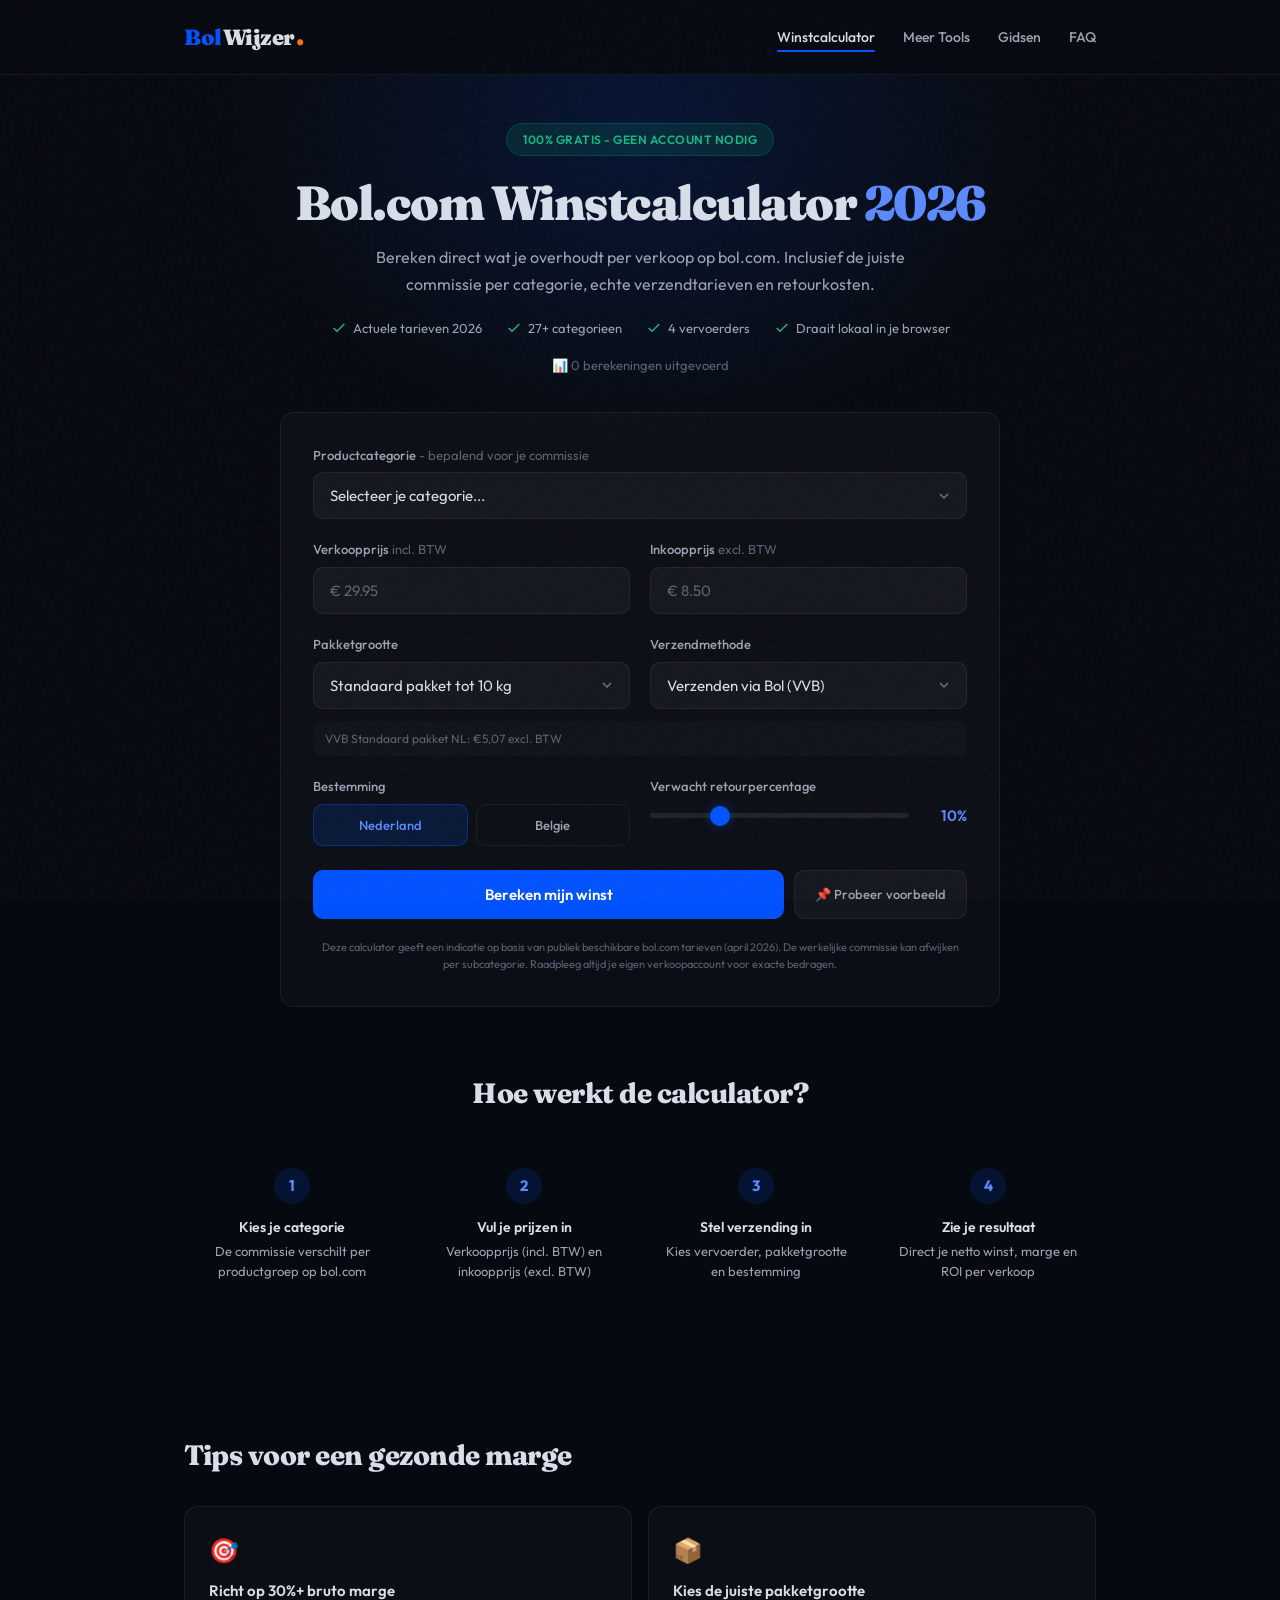
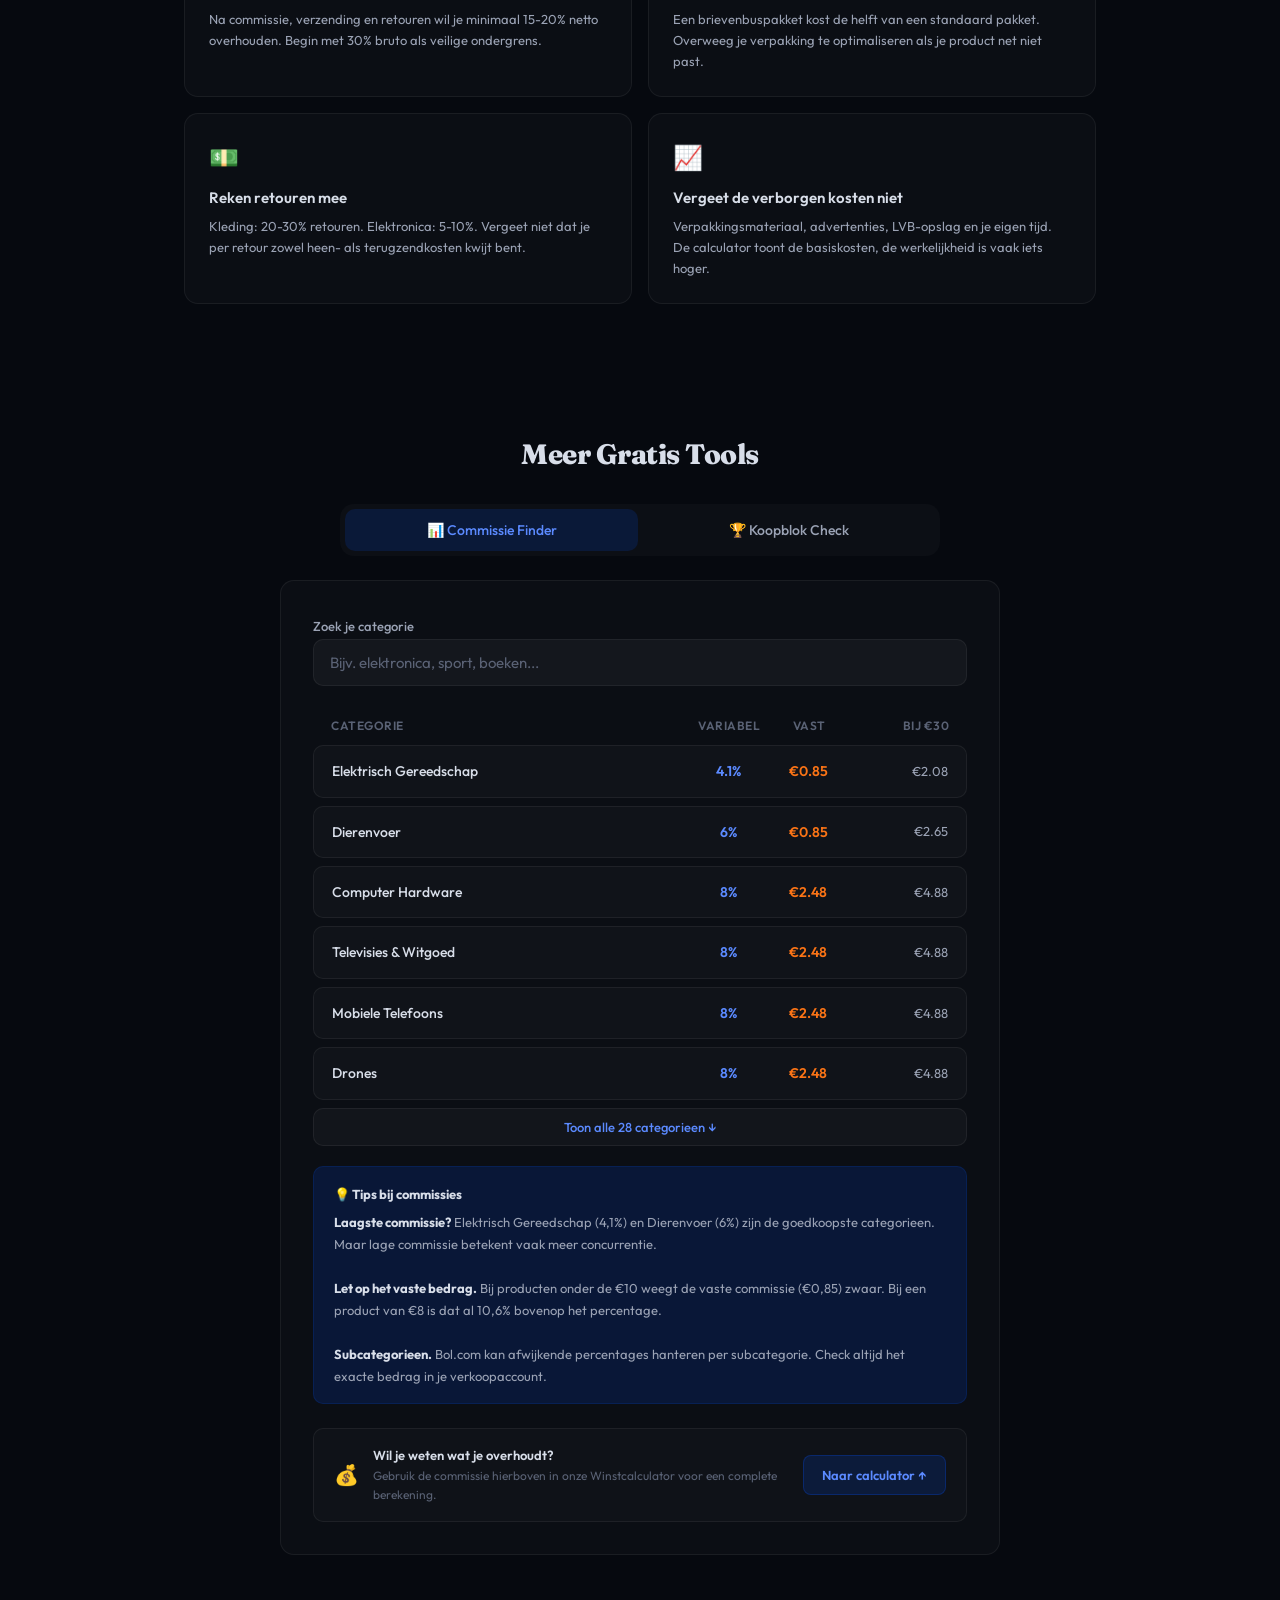
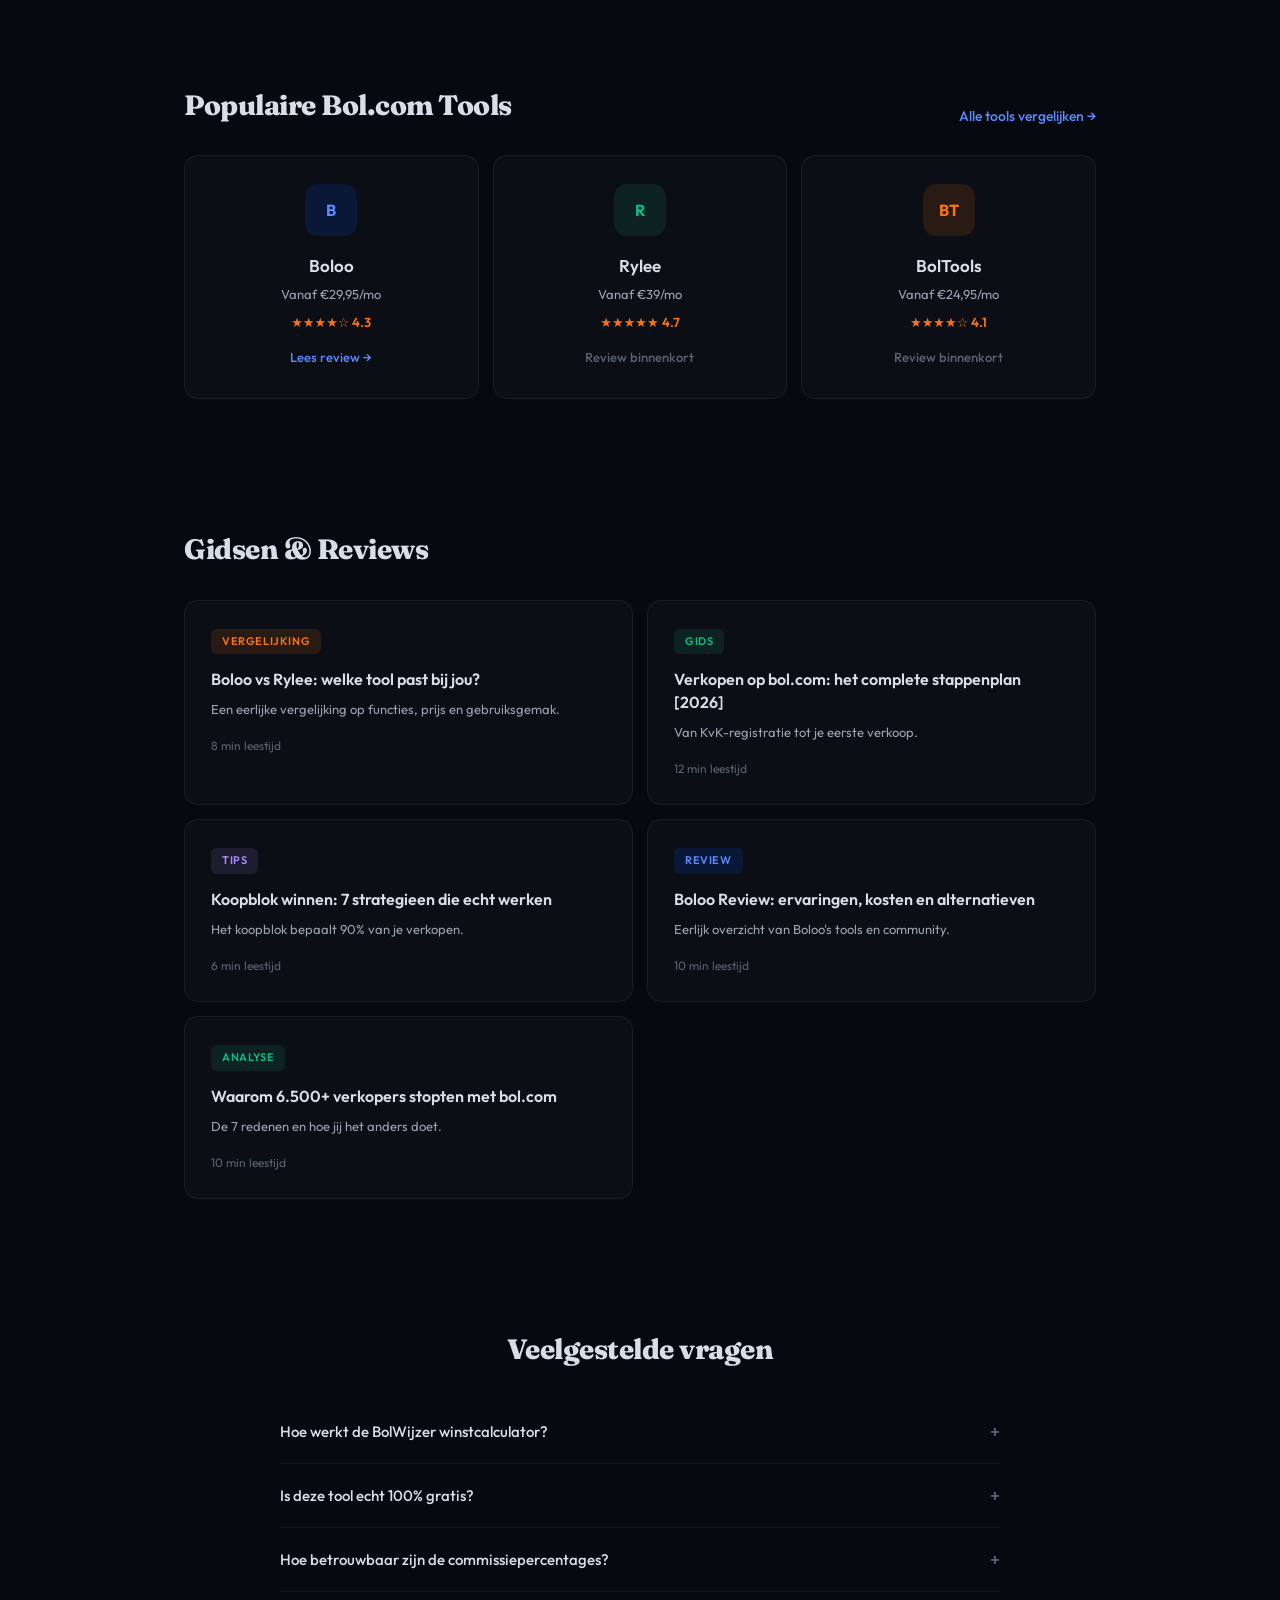
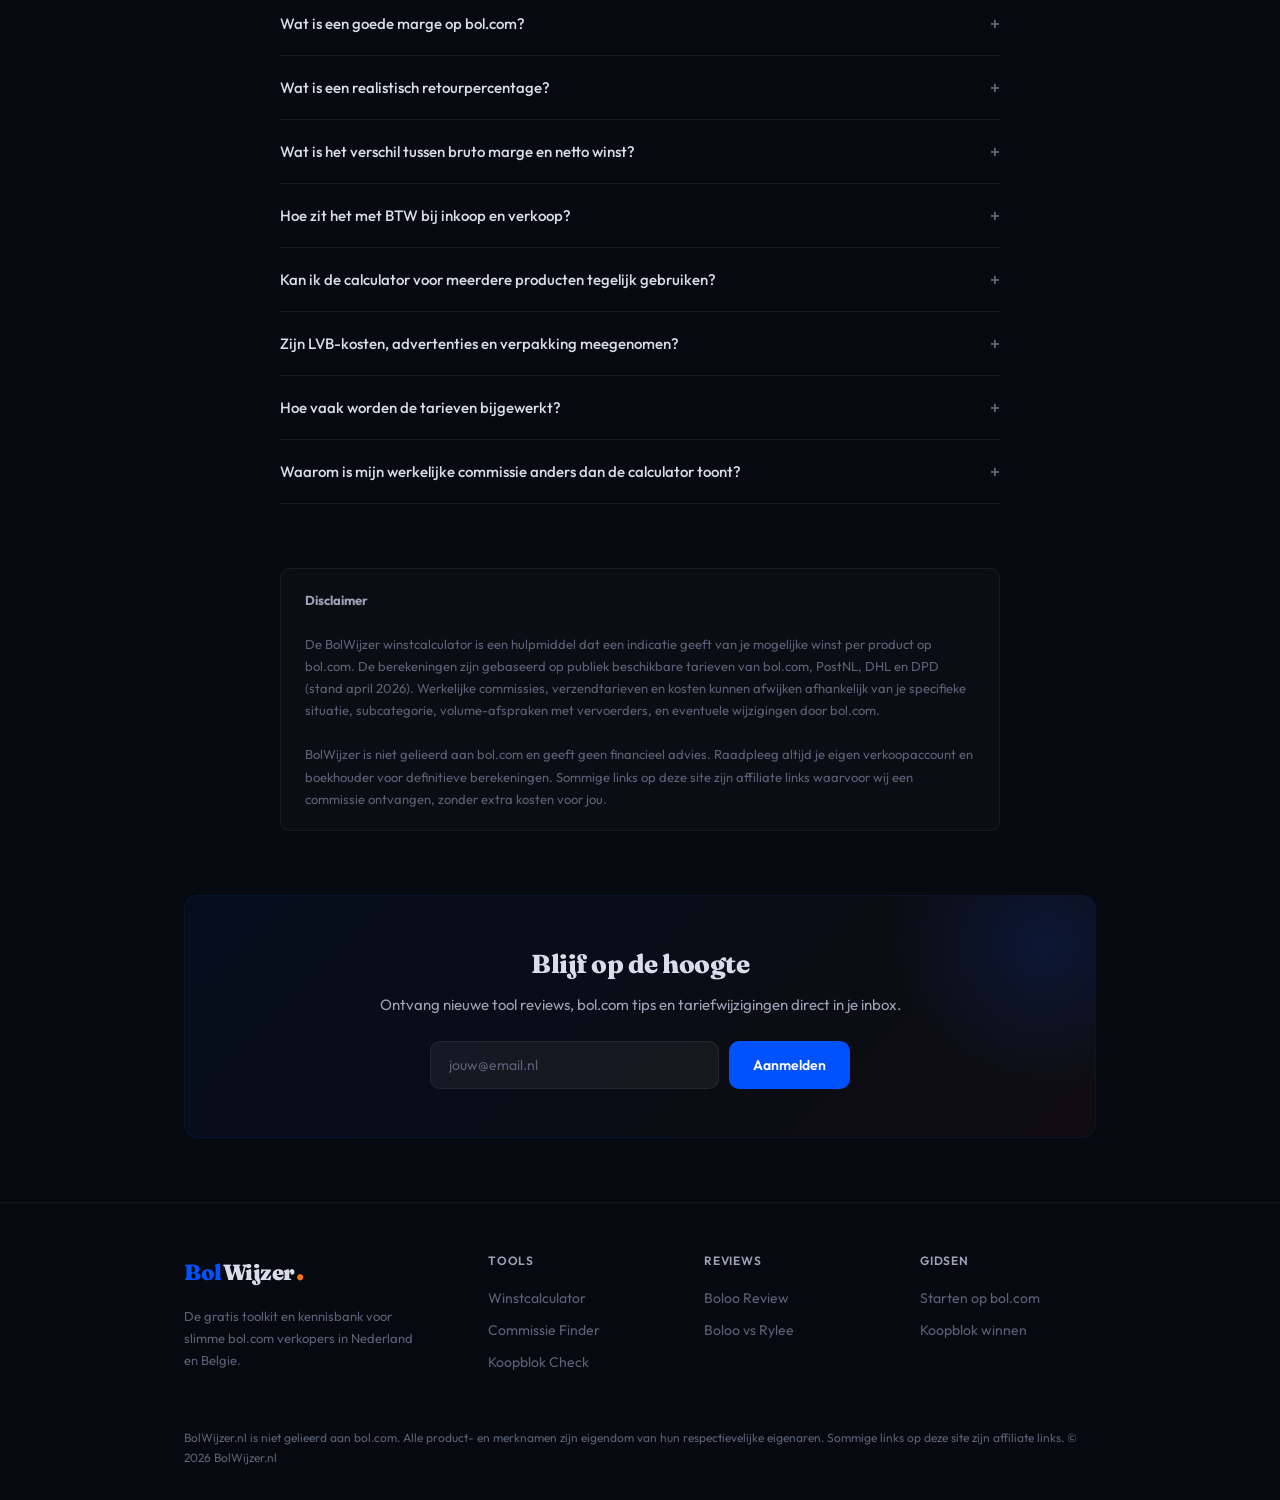
==== commit 439c805a: "Add files via upload" ====
--- a/index.html
+++ b/index.html
@@ -6,6 +6,7 @@
   <title>Gratis Bol.com Winstcalculator 2026 - Bereken Je Marge | BolWijzer</title>
   <meta name="description" content="Bereken gratis en direct je winst per product op bol.com. Inclusief commissie per categorie, verzendkosten (VVB, PostNL, DHL, DPD), retouren en BTW. De meest complete bol.com marge calculator van Nederland.">
   <meta name="robots" content="index, follow">
+  <meta name="google-site-verification" content="8iEEH06wOQYKZ_gA9J6RftqQjDcf-VNdMoCuzvPRW1I" />
   <link rel="canonical" href="https://bolwijzer.nl/">
   <meta property="og:title" content="Gratis Bol.com Winstcalculator 2026 - Bereken Je Marge">
   <meta property="og:description" content="Bereken gratis en direct je winst per product op bol.com. Inclusief commissie, verzendkosten, retouren en BTW.">
@@ -61,13 +62,55 @@
     .step-item h4 { font-size: 14px; font-weight: 600; margin-bottom: 4px; color: var(--text); }
     .step-item p { font-size: 13px; color: var(--text-dim); line-height: 1.5; }
 
+    /* WAT ALS GRID */
+    .wa-grid { display: grid; grid-template-columns: 1fr 1fr; gap: 14px; }
+    .wa-result-grid { display: grid; grid-template-columns: 1fr 1fr 1fr; gap: 8px; text-align: center; margin-top: 14px; padding: 12px 16px; background: var(--bg-card); border-radius: 8px; }
+    .eco-grid { display: grid; grid-template-columns: 1fr 1fr; gap: 10px; }
+    .eco-link { display: flex; align-items: center; gap: 10px; padding: 14px 16px; background: rgba(255,255,255,0.03); border: 1px solid var(--border); border-radius: var(--radius-sm); text-decoration: none; transition: all 0.2s; cursor: pointer; }
+    .eco-link:hover { border-color: rgba(0,82,255,0.3); }
+    .btn-row { display: flex; gap: 10px; }
+    .calc-btn-row { display: flex; gap: 10px; }
+    .calc-btn-row .calc-btn { flex: 1; }
+    .eco-teaser { margin-top: 14px; padding: 12px 16px; background: rgba(0,82,255,0.06); border-radius: 8px; display: flex; align-items: center; gap: 10px; }
+    .internal-cta { margin-top: 24px; padding: 16px 20px; background: rgba(255,255,255,0.02); border: 1px solid var(--border); border-radius: var(--radius-sm); display: flex; align-items: center; gap: 14px; }
+    .internal-cta-btn { padding: 9px 18px; background: var(--blue-glow); border: 1px solid rgba(0,82,255,0.25); color: var(--blue-soft); border-radius: 8px; font-size: 13px; font-weight: 600; text-decoration: none; white-space: nowrap; }
+    .example-btn { flex: 0 0 auto; padding: 15px 20px; background: rgba(255,255,255,0.04); border: 1px solid var(--border); border-radius: var(--radius-sm); color: var(--text-dim); font-size: 13px; font-weight: 500; font-family: var(--font-body); cursor: pointer; transition: all 0.2s; white-space: nowrap; }
+    .example-btn:hover { border-color: rgba(0,82,255,0.3); }
+    .export-btn { flex: 1; padding: 12px; background: rgba(255,255,255,0.04); border: 1px solid var(--border); border-radius: var(--radius-sm); color: var(--text-dim); font-size: 13px; font-weight: 500; font-family: var(--font-body); cursor: pointer; transition: all 0.2s; }
+    .export-btn:hover { border-color: rgba(0,82,255,0.3); }
+
     @media (max-width: 768px) {
-      .result-metrics { grid-template-columns: 1fr; }
+      .hero-calc { padding: 32px 16px 0; }
+      .hero-calc-header h1 { letter-spacing: -1px; }
+      .result-metrics { grid-template-columns: repeat(3, 1fr); gap: 8px; }
+      .result-metric { padding: 12px 8px; }
+      .result-metric-val { font-size: 20px; }
       .tips-grid { grid-template-columns: 1fr; }
       .steps-row { grid-template-columns: 1fr 1fr; }
+      .wa-grid { grid-template-columns: 1fr; }
+      .wa-result-grid { grid-template-columns: 1fr 1fr 1fr; }
+      .eco-grid { grid-template-columns: 1fr; }
+      .card { padding: 24px 18px; }
+      .trust-badges { gap: 12px; }
+      .trust-badge { font-size: 12px; }
+      .faq-q { font-size: 14px; padding: 16px 0; }
+      .section { padding: 48px 16px; }
     }
     @media (max-width: 480px) {
+      .hero-calc { padding: 24px 14px 0; }
+      .hero-calc-header h1 { font-size: 28px; }
+      .result-metrics { grid-template-columns: 1fr; }
+      .wa-result-grid { grid-template-columns: 1fr; }
       .steps-row { grid-template-columns: 1fr; }
+      .btn-row { flex-direction: column; }
+      .calc-btn-row { flex-direction: column; }
+      .example-btn { width: 100%; }
+      .card { padding: 20px 14px; }
+      .trust-badges { flex-direction: column; align-items: center; gap: 8px; }
+      .eco-teaser { flex-direction: column; text-align: center; }
+      .internal-cta { flex-direction: column; text-align: center; }
+      .section { padding: 36px 14px; }
+      .footer { padding: 36px 14px 20px; }
     }
   </style>
 </head>
@@ -181,9 +224,9 @@
           </div>
         </div>
       </div>
-      <div style="display:flex;gap:10px;">
-        <button class="calc-btn" onclick="berekenWinst()" style="flex:1;">Bereken mijn winst</button>
-        <button onclick="vulVoorbeeld()" style="flex:0 0 auto;padding:15px 20px;background:rgba(255,255,255,0.04);border:1px solid var(--border);border-radius:var(--radius-sm);color:var(--text-dim);font-size:13px;font-weight:500;font-family:var(--font-body);cursor:pointer;transition:all 0.2s;white-space:nowrap;" onmouseover="this.style.borderColor='rgba(0,82,255,0.3)'" onmouseout="this.style.borderColor='var(--border)'">&#128204; Probeer voorbeeld</button>
+      <div class="calc-btn-row">
+        <button class="calc-btn" onclick="berekenWinst()">Bereken mijn winst</button>
+        <button onclick="vulVoorbeeld()" class="example-btn">&#128204; Probeer voorbeeld</button>
       </div>
 
       <!-- ENHANCED RESULTS -->
@@ -222,7 +265,7 @@
         <!-- WAT ALS SIMULATOR -->
         <div id="watAlsBox" style="margin-top:16px;padding:20px;background:rgba(255,255,255,0.02);border:1px solid var(--border);border-radius:var(--radius-sm);">
           <div style="font-size:14px;font-weight:600;color:var(--text);margin-bottom:14px;">&#128300; Wat als... simulator</div>
-          <div style="display:grid;grid-template-columns:1fr 1fr;gap:14px;">
+          <div class="wa-grid">
             <div>
               <div style="font-size:12px;color:var(--text-muted);margin-bottom:6px;">Retourpercentage wijzigen</div>
               <div class="slider-row">
@@ -238,7 +281,7 @@
               </div>
             </div>
           </div>
-          <div id="waResult" style="margin-top:14px;padding:12px 16px;background:var(--bg-card);border-radius:8px;display:grid;grid-template-columns:1fr 1fr 1fr;gap:8px;text-align:center;">
+          <div class="wa-result-grid" id="waResult">
             <div><div style="font-size:11px;color:var(--text-muted);">Nieuwe winst</div><div style="font-size:18px;font-weight:700;" id="waWinst">-</div></div>
             <div><div style="font-size:11px;color:var(--text-muted);">Nieuwe marge</div><div style="font-size:18px;font-weight:700;" id="waMarge">-</div></div>
             <div><div style="font-size:11px;color:var(--text-muted);">Verschil</div><div style="font-size:18px;font-weight:700;" id="waVerschil">-</div></div>
@@ -246,25 +289,25 @@
         </div>
 
         <!-- EXPORT / DEEL KNOPPEN -->
-        <div style="display:flex;gap:10px;margin-top:16px;">
-          <button onclick="kopieerResultaat()" style="flex:1;padding:12px;background:rgba(255,255,255,0.04);border:1px solid var(--border);border-radius:var(--radius-sm);color:var(--text-dim);font-size:13px;font-weight:500;font-family:var(--font-body);cursor:pointer;transition:all 0.2s;" id="kopieerBtn">&#128203; Kopieer resultaat</button>
-          <button onclick="deelResultaat()" style="flex:1;padding:12px;background:rgba(255,255,255,0.04);border:1px solid var(--border);border-radius:var(--radius-sm);color:var(--text-dim);font-size:13px;font-weight:500;font-family:var(--font-body);cursor:pointer;transition:all 0.2s;">&#128279; Deel link</button>
+        <div class="btn-row" style="margin-top:16px;">
+          <button onclick="kopieerResultaat()" class="export-btn" id="kopieerBtn">&#128203; Kopieer resultaat</button>
+          <button onclick="deelResultaat()" class="export-btn">&#128279; Deel link</button>
         </div>
 
         <!-- BOLWIJZER ECOSYSTEM CTA -->
         <div style="margin-top:20px;padding:22px;background:linear-gradient(135deg,var(--blue-glow),rgba(249,115,22,0.04));border:1px solid rgba(0,82,255,0.15);border-radius:12px;">
           <div style="font-size:15px;font-weight:600;color:var(--text);margin-bottom:10px;">Ga verder met BolWijzer</div>
-          <div style="display:grid;grid-template-columns:1fr 1fr;gap:10px;">
-            <a href="#tools" style="display:flex;align-items:center;gap:10px;padding:14px 16px;background:rgba(255,255,255,0.03);border:1px solid var(--border);border-radius:var(--radius-sm);text-decoration:none;transition:all 0.2s;cursor:pointer;" onmouseover="this.style.borderColor='rgba(0,82,255,0.3)'" onmouseout="this.style.borderColor='var(--border)'">
+          <div class="eco-grid">
+            <a href="#tools" class="eco-link">
               <span style="font-size:20px;">&#128202;</span>
               <div><div style="font-size:13px;font-weight:600;color:var(--text);">Commissie Finder</div><div style="font-size:11px;color:var(--text-muted);">Alle tarieven per categorie</div></div>
             </a>
-            <a href="#tools" onclick="setTimeout(()=>switchTab('koop'),100)" style="display:flex;align-items:center;gap:10px;padding:14px 16px;background:rgba(255,255,255,0.03);border:1px solid var(--border);border-radius:var(--radius-sm);text-decoration:none;transition:all 0.2s;cursor:pointer;" onmouseover="this.style.borderColor='rgba(0,82,255,0.3)'" onmouseout="this.style.borderColor='var(--border)'">
+            <a href="#tools" onclick="setTimeout(()=>switchTab('koop'),100)" class="eco-link">
               <span style="font-size:20px;">&#127942;</span>
               <div><div style="font-size:13px;font-weight:600;color:var(--text);">Koopblok Check</div><div style="font-size:11px;color:var(--text-muted);">Schat je kans in</div></div>
             </a>
           </div>
-          <div style="margin-top:14px;padding:12px 16px;background:rgba(0,82,255,0.06);border-radius:8px;display:flex;align-items:center;gap:10px;">
+          <div class="eco-teaser">
             <span style="font-size:16px;">&#128161;</span>
             <div style="font-size:12px;color:var(--text-dim);line-height:1.5;">
               <strong style="color:var(--text);">Binnenkort op BolWijzer:</strong> automatische marge-berekening voor je hele assortiment met slimme AI. <a href="#newsletter" style="color:var(--blue-soft);text-decoration:underline;text-underline-offset:2px;">Blijf op de hoogte</a>
@@ -350,10 +393,10 @@
             <strong style="color:var(--text);">Subcategorieen.</strong> Bol.com kan afwijkende percentages hanteren per subcategorie. Check altijd het exacte bedrag in je verkoopaccount.
           </span>
         </div>
-        <div style="margin-top:24px;padding:16px 20px;background:rgba(255,255,255,0.02);border:1px solid var(--border);border-radius:var(--radius-sm);display:flex;align-items:center;gap:14px;">
+        <div class="internal-cta">
           <span style="font-size:20px;">&#128176;</span>
           <div style="flex:1;"><div style="font-size:13px;font-weight:600;color:var(--text);">Wil je weten wat je overhoudt?</div><div style="font-size:12px;color:var(--text-muted);">Gebruik de commissie hierboven in onze Winstcalculator voor een complete berekening.</div></div>
-          <a href="#calculator" style="padding:9px 18px;background:var(--blue-glow);border:1px solid rgba(0,82,255,0.25);color:var(--blue-soft);border-radius:8px;font-size:13px;font-weight:600;text-decoration:none;white-space:nowrap;">Naar calculator &#8593;</a>
+          <a href="#calculator" class="internal-cta-btn">Naar calculator &#8593;</a>
         </div>
       </div>
       <!-- KOOPBLOK CHECK -->
@@ -401,10 +444,10 @@
             <p id="kbVerdict" style="font-size:15px;color:var(--text-dim);max-width:400px;margin:0 auto;"></p>
           </div>
           <div class="score-factors" id="kbFactors"></div>
-          <div style="margin-top:24px;padding:16px 20px;background:rgba(255,255,255,0.02);border:1px solid var(--border);border-radius:var(--radius-sm);display:flex;align-items:center;gap:14px;">
+          <div class="internal-cta">
             <span style="font-size:20px;">&#128176;</span>
             <div style="flex:1;"><div style="font-size:13px;font-weight:600;color:var(--text);">Koopblok strategie bepalen?</div><div style="font-size:12px;color:var(--text-muted);">Check eerst of je marge het toelaat om je prijs te verlagen met onze Winstcalculator.</div></div>
-            <a href="#calculator" style="padding:9px 18px;background:var(--blue-glow);border:1px solid rgba(0,82,255,0.25);color:var(--blue-soft);border-radius:8px;font-size:13px;font-weight:600;text-decoration:none;white-space:nowrap;">Bereken winst &#8593;</a>
+            <a href="#calculator" class="internal-cta-btn">Bereken winst &#8593;</a>
           </div>
           <div style="margin-top:10px;text-align:center;font-size:12px;color:var(--text-muted);">
             Wil je je prijs automatisch laten aanpassen? Lees onze <a href="artikelen/boloo-vs-rylee.html" style="color:var(--text-dim);text-decoration:underline;text-underline-offset:2px;">vergelijking van repricer-tools</a>.
@@ -465,6 +508,12 @@
         <span class="article-tag tag-review">Review</span>
         <h3>Boloo Review: ervaringen, kosten en alternatieven</h3>
         <p>Eerlijk overzicht van Boloo's tools en community.</p>
+        <div class="read-time">10 min leestijd</div>
+      </a>
+      <a class="article-card" href="artikelen/waarom-verkopers-stoppen.html">
+        <span class="article-tag tag-guide">Analyse</span>
+        <h3>Waarom 6.500+ verkopers stopten met bol.com</h3>
+        <p>De 7 redenen en hoe jij het anders doet.</p>
         <div class="read-time">10 min leestijd</div>
       </a>
     </div>
